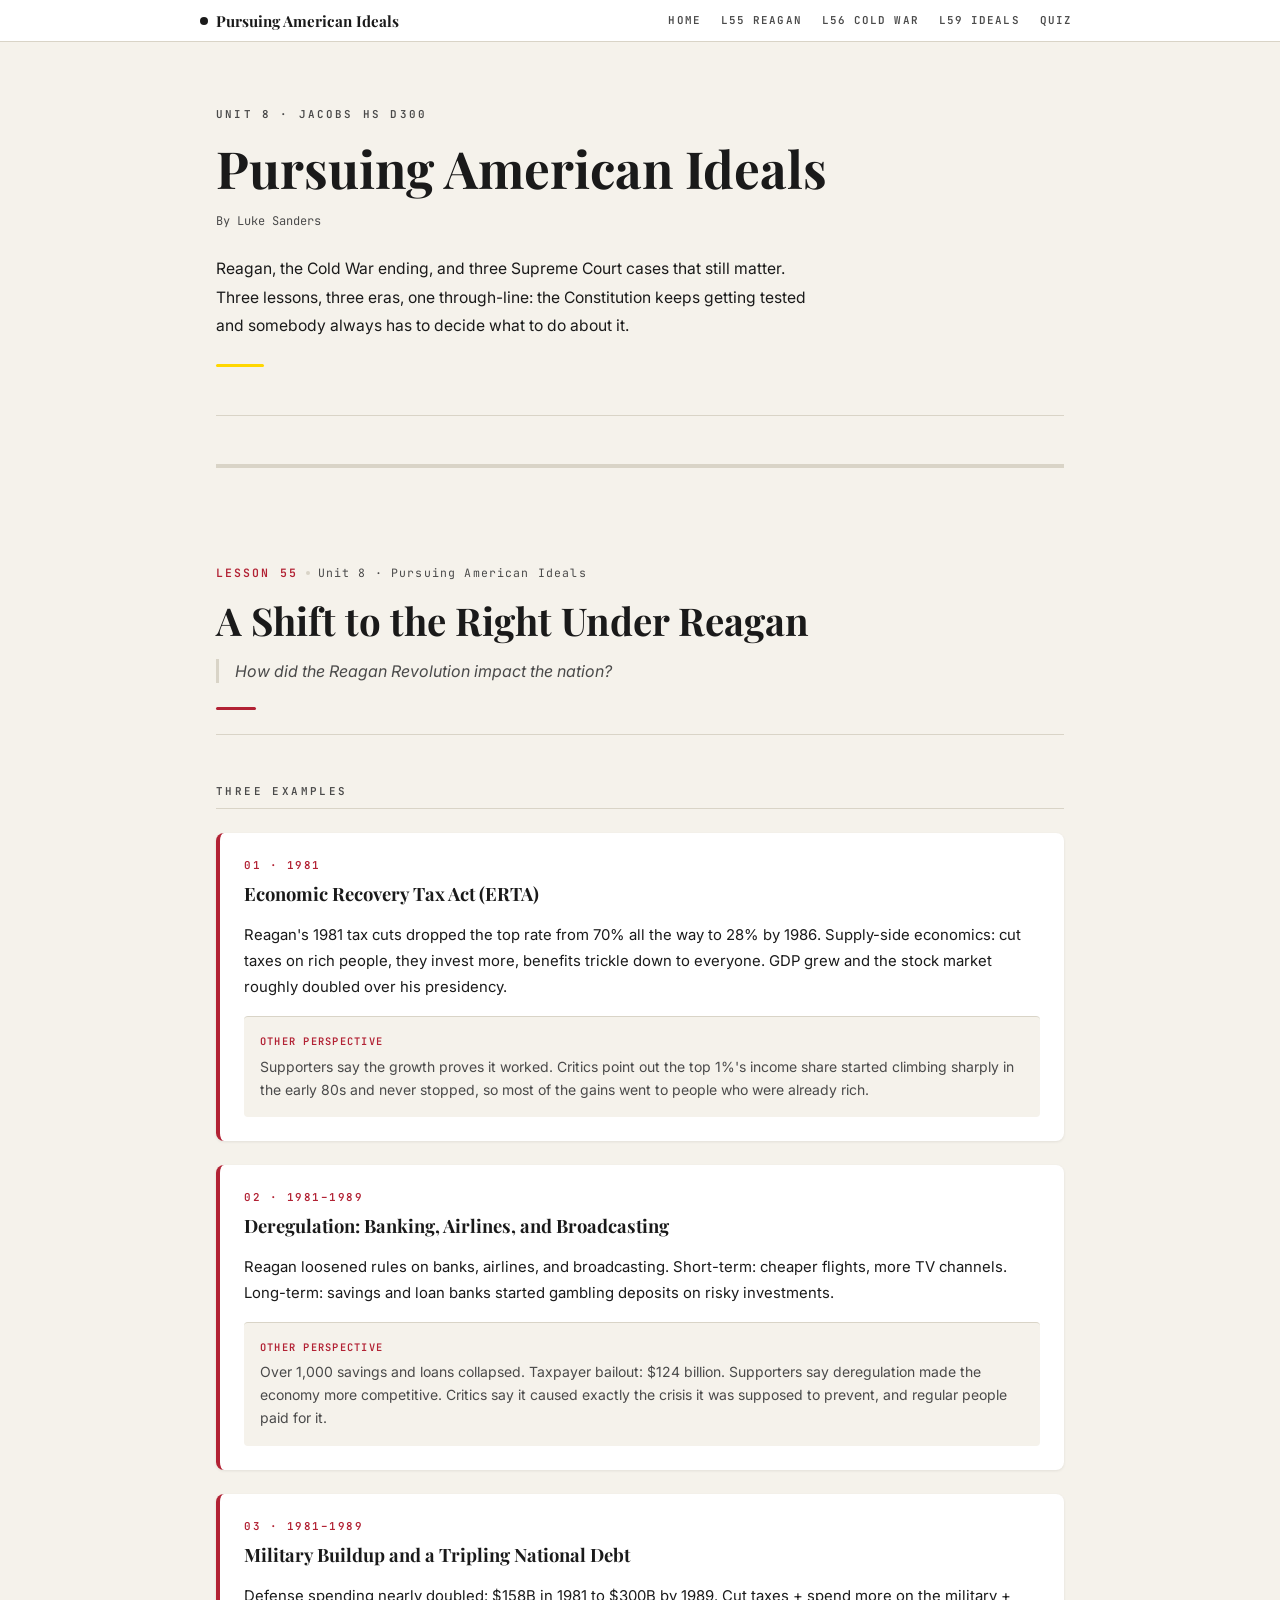
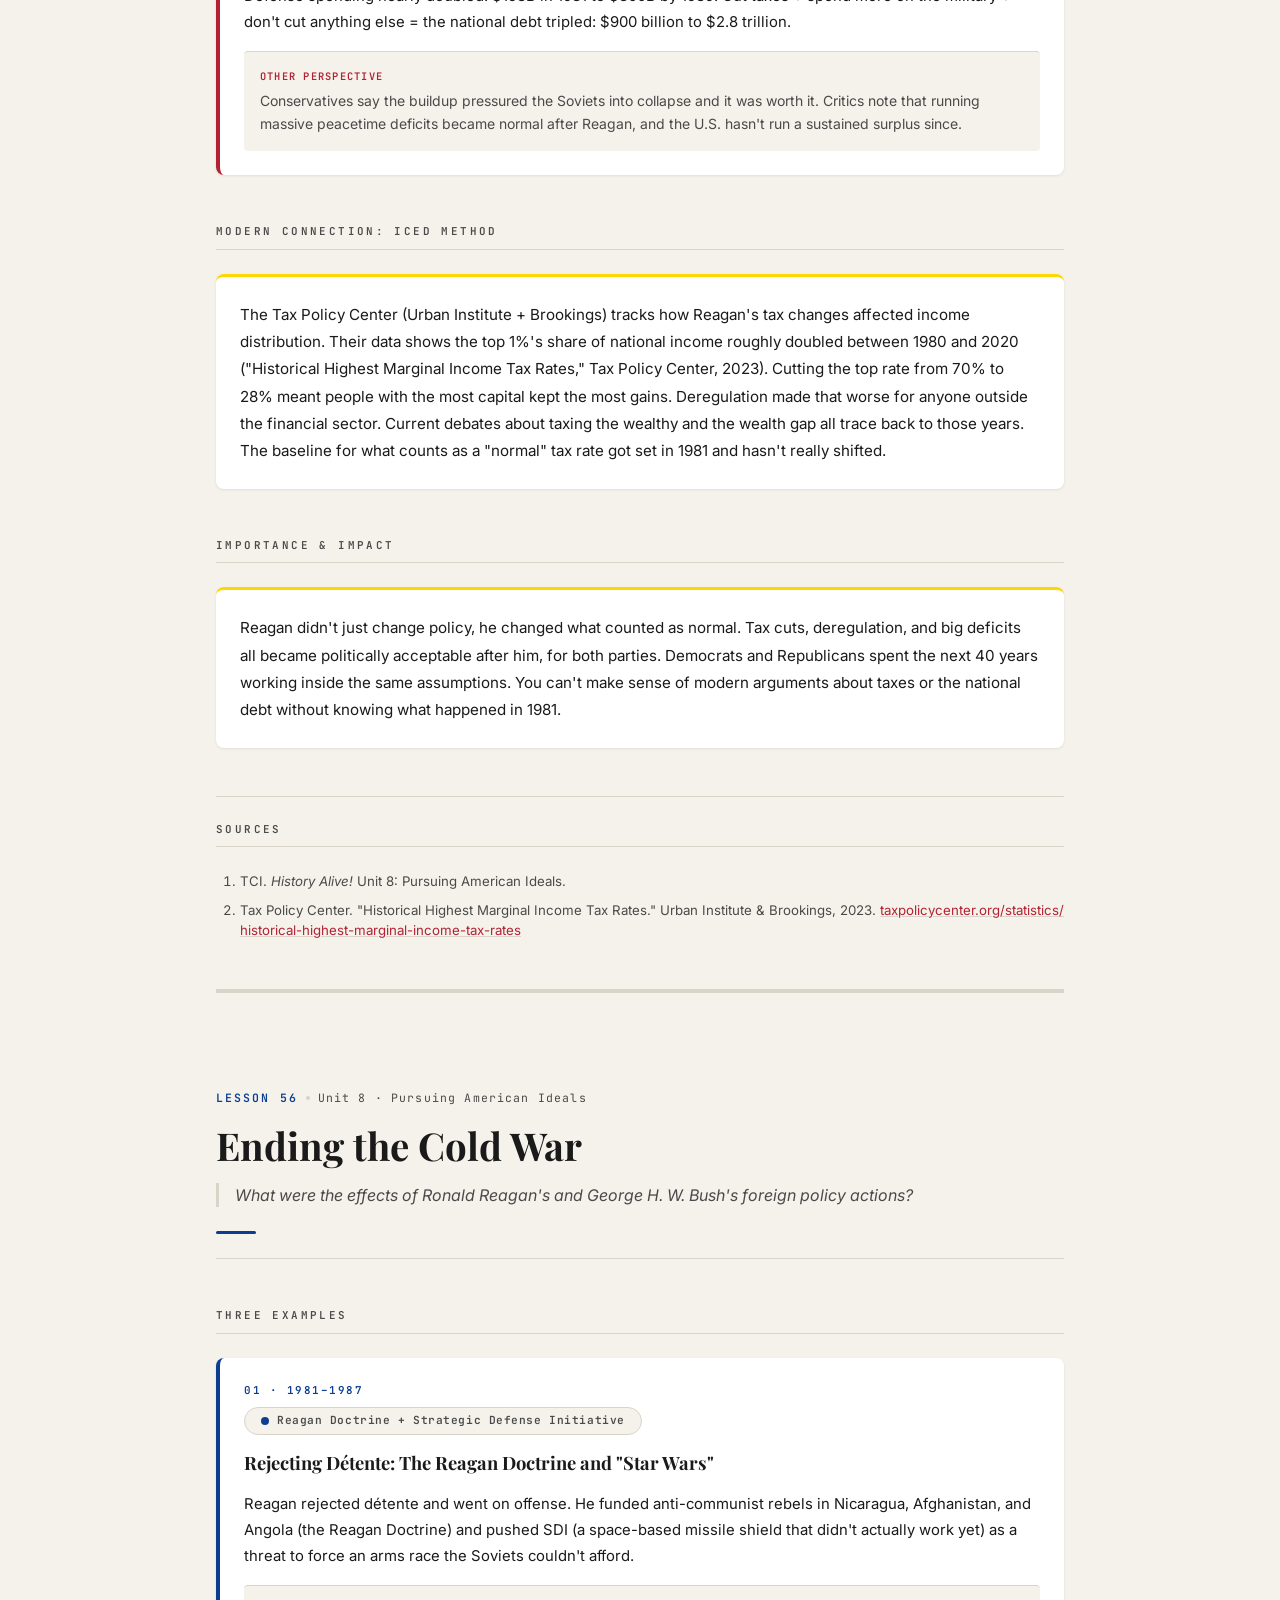
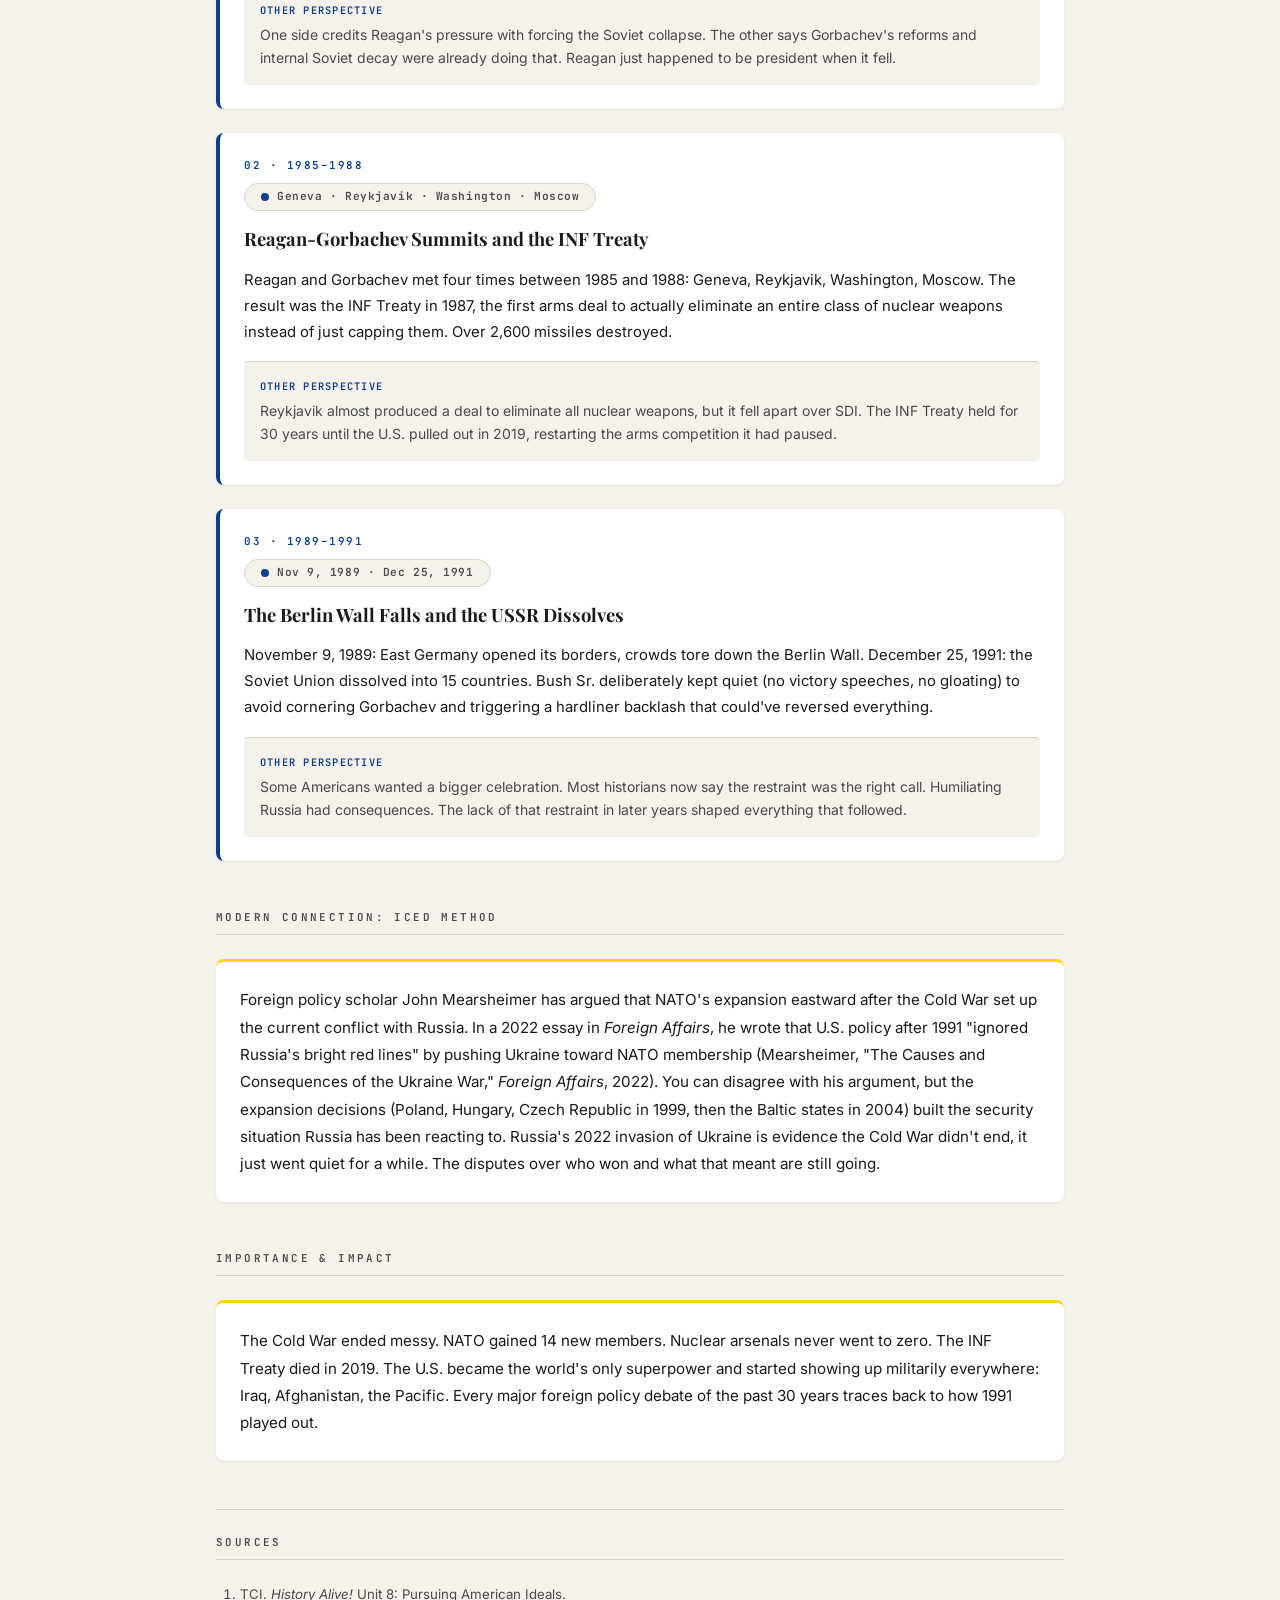
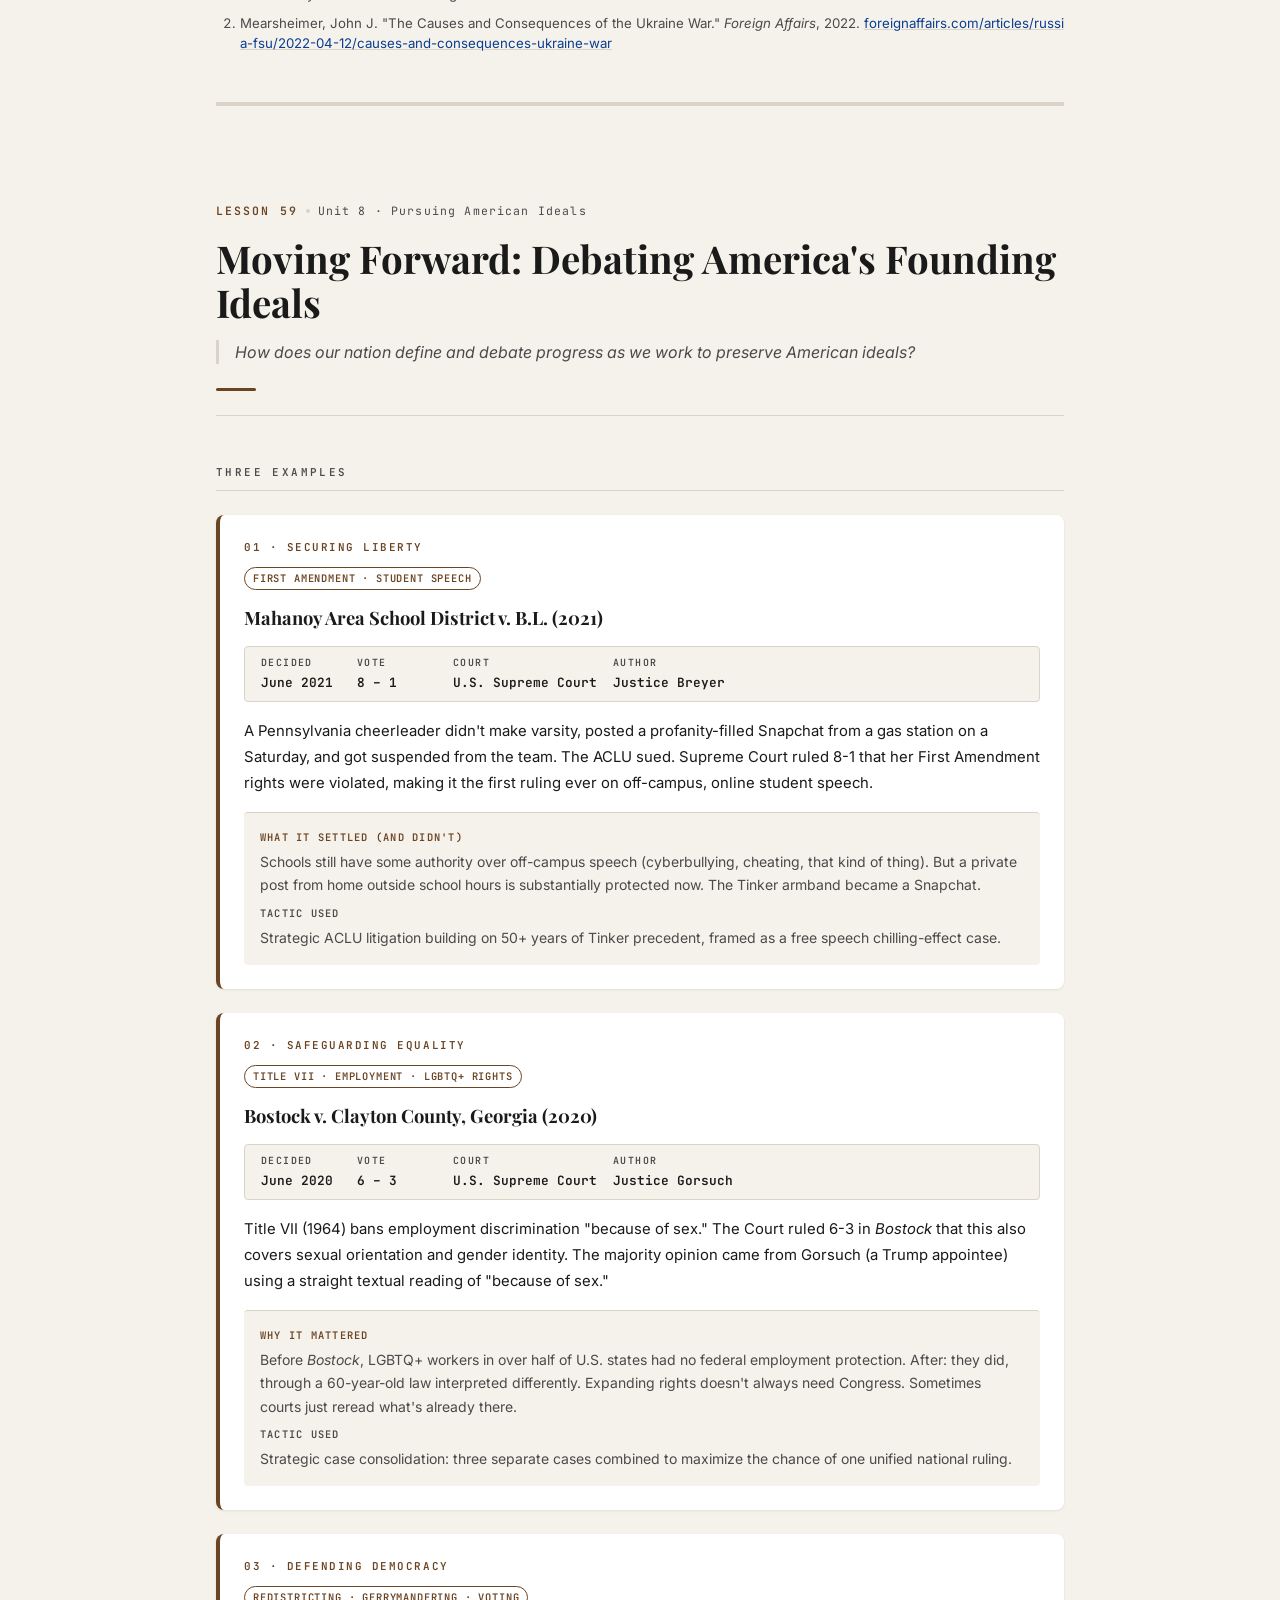
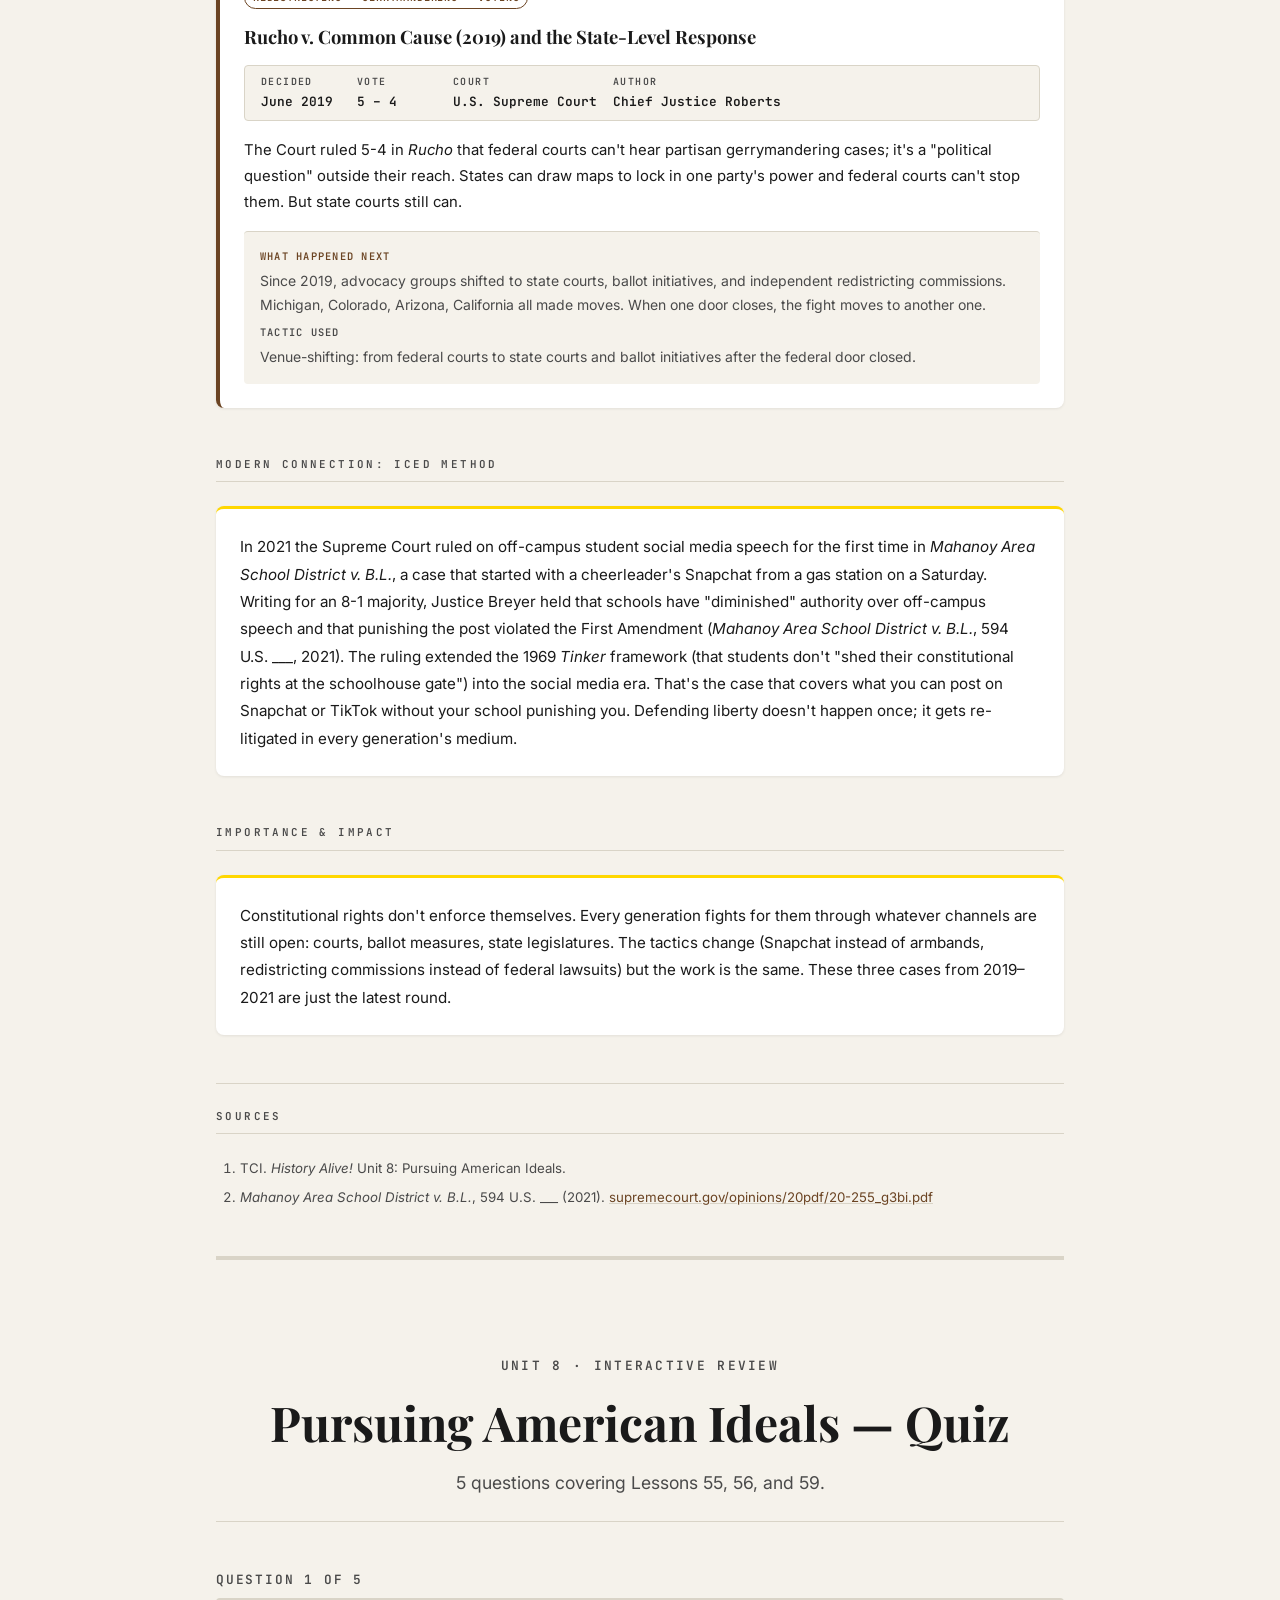
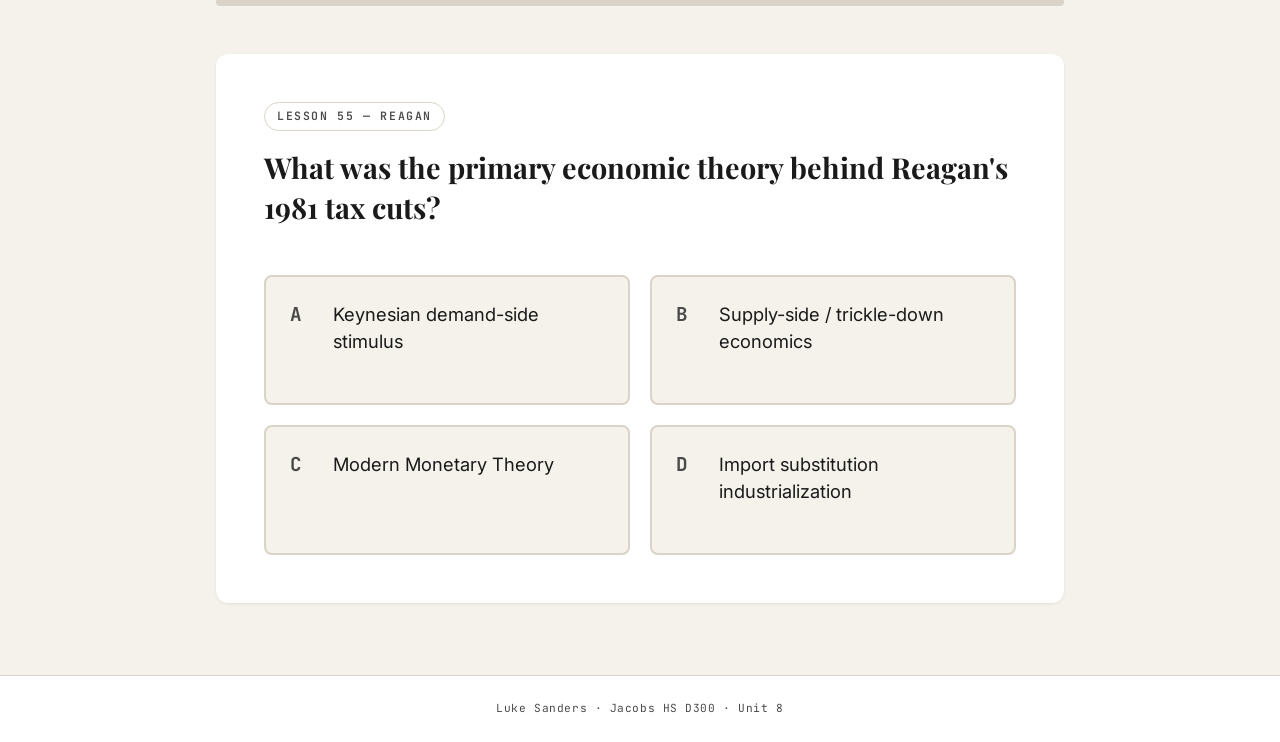
==== full-site/index.html @ f5fbbef6 "Add combined single-page reference file" ====
<!DOCTYPE html>
<html lang="en">
<head>
  <meta charset="UTF-8">
  <meta name="viewport" content="width=device-width, initial-scale=1.0">
  <title>Pursuing American Ideals — Unit 8 (Full Site) | Luke Sanders</title>
  <meta name="description" content="All-in-one backup: Reagan, the Cold War, American Ideals Supreme Court cases, and the Unit 8 quiz — Lessons 55, 56, 59.">
  <style>
/* =========================================================================
   Pursuing American Ideals — Unit 8
   Shared stylesheet (inlined — all-in-one offline backup)
   ========================================================================= */

@import url('https://fonts.googleapis.com/css2?family=Playfair+Display:ital,wght@0,700;1,400&family=Inter:wght@400;500;600&family=JetBrains+Mono:wght@400;600&display=swap');

*, *::before, *::after { box-sizing: border-box; margin: 0; padding: 0; }

:root {
  /* Palette */
  --bg:         #F5F2EB;
  --surface:    #FFFFFF;
  --ink:        #1A1A1A;
  --ink-muted:  #4A4A4A;
  --hairline:   #D9D4C7;
  --highlight:  #FFD700;

  /* Lesson accents */
  --accent-55:  #B22234;
  --accent-56:  #0B3D91;
  --accent-59:  #6B4423;
  --accent:     #1A1A1A; /* default; pages override via [data-lesson] */

  /* Fonts */
  --font-serif: 'Playfair Display', Georgia, 'Times New Roman', serif;
  --font-sans:  'Inter', -apple-system, 'Segoe UI', sans-serif;
  --font-mono:  'JetBrains Mono', 'Courier New', monospace;

  /* Spacing */
  --sp-xs: 4px; --sp-sm: 8px; --sp-md: 16px; --sp-lg: 24px; --sp-xl: 48px;

  /* Radius + shadow */
  --r-sm: 4px; --r-md: 8px; --r-lg: 12px;
  --shadow-card: 0 1px 3px rgba(0,0,0,0.08);
  --shadow-lift: 0 4px 12px rgba(0,0,0,0.10);

  /* Layout */
  --max-w: 720px;
  --max-w-wide: 880px;
}

[data-lesson="55"] { --accent: var(--accent-55); }
[data-lesson="56"] { --accent: var(--accent-56); }
[data-lesson="59"] { --accent: var(--accent-59); }

html { scroll-behavior: smooth; }

body {
  font-family: var(--font-sans);
  background: var(--bg);
  color: var(--ink);
  line-height: 1.6;
  -webkit-font-smoothing: antialiased;
  min-height: 100vh;
  display: flex;
  flex-direction: column;
}

/* =========================================================================
   SITE NAV (sticky top bar — same on every page)
   ========================================================================= */
.site-nav {
  position: sticky;
  top: 0;
  z-index: 100;
  background: rgba(255,255,255,0.96);
  backdrop-filter: blur(8px);
  -webkit-backdrop-filter: blur(8px);
  border-bottom: 1px solid var(--hairline);
  padding: var(--sp-sm) var(--sp-md);
}

.site-nav-inner {
  max-width: var(--max-w-wide);
  margin: 0 auto;
  display: flex;
  gap: var(--sp-md);
  flex-wrap: wrap;
  align-items: center;
}

.nav-brand {
  font-family: var(--font-serif);
  font-size: 0.95rem;
  font-weight: 700;
  color: var(--ink);
  text-decoration: none;
  margin-right: auto;
  display: flex;
  align-items: center;
  gap: var(--sp-sm);
}

.nav-brand-dot {
  width: 8px;
  height: 8px;
  border-radius: 50%;
  background: var(--accent);
  flex-shrink: 0;
}

.nav-links {
  display: flex;
  gap: var(--sp-xs);
  flex-wrap: wrap;
}

.nav-link {
  font-family: var(--font-mono);
  font-size: 0.68rem;
  font-weight: 600;
  letter-spacing: 0.1em;
  text-transform: uppercase;
  color: var(--ink-muted);
  text-decoration: none;
  padding: var(--sp-xs) var(--sp-sm);
  border-radius: var(--r-sm);
  transition: color 0.2s, background 0.2s;
}

.nav-link:hover { color: var(--ink); background: var(--bg); }

.nav-link.active {
  color: var(--accent);
  background: var(--bg);
}

/* =========================================================================
   PAGE LAYOUT
   ========================================================================= */
main {
  flex: 1;
  max-width: var(--max-w);
  margin: 0 auto;
  padding: var(--sp-md) var(--sp-md) var(--sp-xl);
  width: 100%;
}

main.wide {
  max-width: var(--max-w-wide);
}

main.quiz-layout {
  max-width: 1100px;
}

/* =========================================================================
   HOME PAGE — site hero
   ========================================================================= */
.site-hero {
  padding: var(--sp-xl) 0;
  border-bottom: 1px solid var(--hairline);
  margin-bottom: var(--sp-xl);
}

.site-label {
  font-family: var(--font-mono);
  font-size: 0.68rem;
  font-weight: 600;
  letter-spacing: 0.2em;
  text-transform: uppercase;
  color: var(--ink-muted);
  display: block;
  margin-bottom: var(--sp-md);
}

.site-title {
  font-family: var(--font-serif);
  font-size: clamp(2rem, 5vw, 3.2rem);
  font-weight: 700;
  line-height: 1.1;
  color: var(--ink);
  margin-bottom: var(--sp-md);
}

.site-title-prefix {
  display: block;
  font-style: italic;
  font-weight: 400;
  font-size: 0.58em;
  color: var(--ink-muted);
  margin-bottom: var(--sp-sm);
}

.site-byline {
  font-family: var(--font-mono);
  font-size: 0.75rem;
  color: var(--ink-muted);
  margin-bottom: var(--sp-lg);
}

.site-intro {
  font-size: 0.98rem;
  line-height: 1.8;
  color: var(--ink);
  max-width: 600px;
  margin-bottom: var(--sp-lg);
}

.highlight-bar {
  width: 48px;
  height: 3px;
  background: var(--highlight);
  border-radius: 2px;
}

/* Quick facts row */
.quick-facts {
  display: flex;
  flex-wrap: wrap;
  gap: var(--sp-md);
  margin-bottom: var(--sp-xl);
  list-style: none;
  padding: 0;
}

.fact-chip {
  background: var(--surface);
  border: 1px solid var(--hairline);
  border-radius: var(--r-md);
  padding: var(--sp-md) var(--sp-lg);
  flex: 1;
  min-width: 140px;
}

.fact-chip dt {
  font-family: var(--font-mono);
  font-size: 0.62rem;
  font-weight: 600;
  letter-spacing: 0.14em;
  text-transform: uppercase;
  color: var(--ink-muted);
  margin-bottom: var(--sp-xs);
}

.fact-chip dd {
  font-family: var(--font-serif);
  font-size: 1.1rem;
  font-weight: 700;
  color: var(--ink);
}

/* Lesson nav cards (home) */
.lesson-cards {
  display: flex;
  flex-direction: column;
  gap: var(--sp-md);
}

.lesson-card {
  background: var(--surface);
  border-radius: var(--r-md);
  box-shadow: var(--shadow-card);
  text-decoration: none;
  display: flex;
  overflow: hidden;
  transition: box-shadow 0.25s ease, transform 0.25s ease;
}

.lesson-card:hover {
  box-shadow: var(--shadow-lift);
  transform: translateY(-1px);
}

.lesson-card-accent {
  width: 6px;
  flex-shrink: 0;
}

.lesson-card-body {
  padding: var(--sp-lg);
  flex: 1;
}

.lesson-card-num {
  font-family: var(--font-mono);
  font-size: 0.68rem;
  font-weight: 600;
  letter-spacing: 0.14em;
  text-transform: uppercase;
  margin-bottom: var(--sp-sm);
}

.lesson-card-title {
  font-family: var(--font-serif);
  font-size: 1.15rem;
  font-weight: 700;
  color: var(--ink);
  margin-bottom: var(--sp-sm);
  line-height: 1.3;
}

.lesson-card-q {
  font-size: 0.85rem;
  color: var(--ink-muted);
  font-style: italic;
  line-height: 1.5;
  margin-bottom: var(--sp-md);
}

.lesson-card-cta {
  font-family: var(--font-mono);
  font-size: 0.72rem;
  font-weight: 600;
  letter-spacing: 0.1em;
  text-transform: uppercase;
  display: inline-flex;
  align-items: center;
  gap: var(--sp-sm);
}

.lesson-card-cta::after { content: '→'; }

.card-55 .lesson-card-accent,
.card-55 .lesson-card-cta { color: var(--accent-55); }
.card-55 .lesson-card-accent { background: var(--accent-55); }
.card-55 .lesson-card-num { color: var(--accent-55); }

.card-56 .lesson-card-accent { background: var(--accent-56); }
.card-56 .lesson-card-num,
.card-56 .lesson-card-cta { color: var(--accent-56); }

.card-59 .lesson-card-accent { background: var(--accent-59); }
.card-59 .lesson-card-num,
.card-59 .lesson-card-cta { color: var(--accent-59); }

/* Quiz CTA card on home */
.quiz-cta {
  display: block;
  margin-top: var(--sp-xl);
  padding: var(--sp-lg);
  background: var(--ink);
  color: var(--surface);
  border-radius: var(--r-md);
  text-decoration: none;
  text-align: center;
  transition: opacity 0.2s;
}

.quiz-cta:hover { opacity: 0.92; }

.quiz-cta-label {
  font-family: var(--font-mono);
  font-size: 0.7rem;
  font-weight: 600;
  letter-spacing: 0.2em;
  text-transform: uppercase;
  color: var(--highlight);
  display: block;
  margin-bottom: var(--sp-sm);
}

.quiz-cta-title {
  font-family: var(--font-serif);
  font-size: 1.3rem;
  font-weight: 700;
  margin-bottom: var(--sp-sm);
}

.quiz-cta-sub {
  font-size: 0.88rem;
  color: rgba(255,255,255,0.75);
}

/* =========================================================================
   LESSON PAGE — widget hero
   ========================================================================= */
.widget-hero {
  padding: var(--sp-xl) 0 var(--sp-lg);
  border-bottom: 1px solid var(--hairline);
  margin-bottom: var(--sp-xl);
}

.hero-flag {
  display: flex;
  gap: var(--sp-sm);
  align-items: center;
  margin-bottom: var(--sp-md);
}

.hero-eyebrow {
  font-family: var(--font-mono);
  font-size: 0.72rem;
  font-weight: 600;
  letter-spacing: 0.18em;
  text-transform: uppercase;
  color: var(--accent);
}

.hero-dot {
  width: 4px;
  height: 4px;
  border-radius: 50%;
  background: var(--hairline);
}

.hero-unit {
  font-family: var(--font-mono);
  font-size: 0.72rem;
  letter-spacing: 0.1em;
  color: var(--ink-muted);
}

.hero-title {
  font-family: var(--font-serif);
  font-size: clamp(1.6rem, 4vw, 2.4rem);
  font-weight: 700;
  line-height: 1.15;
  color: var(--ink);
  margin-bottom: var(--sp-md);
}

.hero-question {
  font-family: var(--font-sans);
  font-size: 1rem;
  color: var(--ink-muted);
  font-style: italic;
  margin-bottom: var(--sp-lg);
  padding-left: var(--sp-md);
  border-left: 3px solid var(--hairline);
  line-height: 1.5;
}

.hero-accent-bar {
  width: 40px;
  height: 3px;
  background: var(--accent);
  border-radius: 2px;
}

/* =========================================================================
   SECTIONS
   ========================================================================= */
.widget-section { margin-bottom: var(--sp-xl); }

.section-label {
  font-family: var(--font-mono);
  font-size: 0.68rem;
  font-weight: 600;
  letter-spacing: 0.22em;
  text-transform: uppercase;
  color: var(--ink-muted);
  margin-bottom: var(--sp-lg);
  padding-bottom: var(--sp-sm);
  border-bottom: 1px solid var(--hairline);
  display: block;
}

/* =========================================================================
   EXAMPLE CARDS
   ========================================================================= */
.card {
  background: var(--surface);
  border-left: 4px solid var(--accent);
  border-radius: var(--r-md);
  box-shadow: var(--shadow-card);
  padding: var(--sp-lg);
  margin-bottom: var(--sp-lg);
}

.card-eyebrow {
  font-family: var(--font-mono);
  font-size: 0.68rem;
  font-weight: 600;
  letter-spacing: 0.14em;
  color: var(--accent);
  text-transform: uppercase;
  margin-bottom: var(--sp-sm);
}

.card-title {
  font-family: var(--font-serif);
  font-size: 1.15rem;
  font-weight: 700;
  color: var(--ink);
  margin-bottom: var(--sp-md);
  line-height: 1.3;
}

.card-body {
  font-size: 0.93rem;
  color: var(--ink);
  margin-bottom: var(--sp-md);
  line-height: 1.75;
}

.card-pov {
  font-size: 0.875rem;
  color: var(--ink-muted);
  line-height: 1.65;
  padding: var(--sp-md);
  background: var(--bg);
  border-radius: var(--r-sm);
  border-top: 1px solid var(--hairline);
  margin-top: var(--sp-md);
}

.pov-label, .tactic-label {
  font-family: var(--font-mono);
  font-size: 0.65rem;
  font-weight: 600;
  letter-spacing: 0.12em;
  text-transform: uppercase;
  color: var(--accent);
  display: block;
  margin-bottom: var(--sp-xs);
}

.tactic-label { color: var(--ink-muted); margin-top: var(--sp-sm); }

/* L56 timeline badge */
.timeline-badge {
  display: inline-flex;
  align-items: center;
  gap: var(--sp-sm);
  background: var(--bg);
  border: 1px solid var(--hairline);
  border-radius: 20px;
  padding: var(--sp-xs) var(--sp-md);
  margin-bottom: var(--sp-md);
}

.timeline-badge-dot {
  width: 8px;
  height: 8px;
  border-radius: 50%;
  background: var(--accent);
  flex-shrink: 0;
}

.timeline-badge-text {
  font-family: var(--font-mono);
  font-size: 0.7rem;
  font-weight: 600;
  color: var(--ink-muted);
  letter-spacing: 0.05em;
}

/* L59 case snapshot */
.case-snapshot {
  display: flex;
  flex-wrap: wrap;
  gap: var(--sp-md);
  margin-bottom: var(--sp-md);
  padding: var(--sp-sm) var(--sp-md);
  background: var(--bg);
  border-radius: var(--r-sm);
  border: 1px solid var(--hairline);
}

.case-snapshot .snap-item {
  display: flex;
  flex-direction: column;
  min-width: 80px;
}

.case-snapshot dt {
  font-family: var(--font-mono);
  font-size: 0.62rem;
  font-weight: 600;
  letter-spacing: 0.14em;
  text-transform: uppercase;
  color: var(--ink-muted);
  margin-bottom: 2px;
}

.case-snapshot dd {
  font-family: var(--font-mono);
  font-size: 0.8rem;
  font-weight: 600;
  color: var(--ink);
}

.ideal-tag {
  display: inline-flex;
  align-items: center;
  padding: 2px var(--sp-sm);
  border: 1px solid var(--accent);
  border-radius: 12px;
  font-family: var(--font-mono);
  font-size: 0.65rem;
  font-weight: 600;
  letter-spacing: 0.08em;
  text-transform: uppercase;
  color: var(--accent);
  margin-bottom: var(--sp-md);
}

/* =========================================================================
   ICED BLOCK
   ========================================================================= */
.iced-block {
  background: var(--surface);
  border-radius: var(--r-md);
  box-shadow: var(--shadow-card);
  overflow: hidden;
}

.iced-part {
  display: flex;
  gap: var(--sp-md);
  padding: var(--sp-md) var(--sp-lg);
  border-bottom: 1px solid var(--hairline);
  align-items: flex-start;
}

.iced-part:last-child { border-bottom: none; }

.iced-label {
  font-family: var(--font-mono);
  font-size: 0.75rem;
  font-weight: 600;
  color: var(--surface);
  background: var(--accent);
  min-width: 26px;
  height: 26px;
  display: flex;
  align-items: center;
  justify-content: center;
  border-radius: var(--r-sm);
  flex-shrink: 0;
  margin-top: 1px;
}

.iced-text {
  font-size: 0.93rem;
  line-height: 1.75;
  color: var(--ink);
}

/* =========================================================================
   IMPACT BLOCK
   ========================================================================= */
.impact-block {
  background: var(--surface);
  border-radius: var(--r-md);
  box-shadow: var(--shadow-card);
  padding: var(--sp-lg);
  border-top: 3px solid var(--highlight);
}

.impact-block p {
  font-size: 0.95rem;
  line-height: 1.8;
  color: var(--ink);
}

/* =========================================================================
   SOURCES
   ========================================================================= */
.sources-block {
  padding-top: var(--sp-lg);
  border-top: 1px solid var(--hairline);
  margin-top: var(--sp-xl);
}

.sources-list {
  padding-left: var(--sp-lg);
  list-style: decimal;
}

.sources-list li {
  font-size: 0.83rem;
  color: var(--ink-muted);
  margin-bottom: var(--sp-sm);
  line-height: 1.55;
}

.sources-list a {
  color: var(--accent);
  text-decoration: underline;
  text-decoration-color: var(--hairline);
  word-break: break-all;
}

.sources-list a:hover { text-decoration-color: var(--accent); }

/* =========================================================================
   LESSON PAGE FOOTER (prev/next nav)
   ========================================================================= */
.page-pager {
  display: flex;
  justify-content: space-between;
  gap: var(--sp-md);
  margin-top: var(--sp-xl);
  padding-top: var(--sp-lg);
  border-top: 1px solid var(--hairline);
  flex-wrap: wrap;
}

.pager-link {
  flex: 1;
  min-width: 140px;
  text-decoration: none;
  color: var(--ink);
  padding: var(--sp-md);
  border-radius: var(--r-md);
  background: var(--surface);
  box-shadow: var(--shadow-card);
  transition: box-shadow 0.2s;
}

.pager-link:hover { box-shadow: var(--shadow-lift); }

.pager-link.next { text-align: right; }

.pager-label {
  font-family: var(--font-mono);
  font-size: 0.65rem;
  font-weight: 600;
  letter-spacing: 0.14em;
  text-transform: uppercase;
  color: var(--ink-muted);
  display: block;
  margin-bottom: var(--sp-xs);
}

.pager-title {
  font-family: var(--font-serif);
  font-size: 0.95rem;
  font-weight: 700;
  color: var(--ink);
}

/* =========================================================================
   SITE FOOTER
   ========================================================================= */
.site-footer {
  border-top: 1px solid var(--hairline);
  padding: var(--sp-lg) var(--sp-md);
  text-align: center;
  background: var(--surface);
}

.site-footer-inner {
  max-width: var(--max-w-wide);
  margin: 0 auto;
  font-family: var(--font-mono);
  font-size: 0.7rem;
  color: var(--ink-muted);
  letter-spacing: 0.05em;
}

/* =========================================================================
   QUIZ — TV / TOUCHSCREEN LAYOUT
   ========================================================================= */
.quiz-header {
  padding: var(--sp-xl) 0 var(--sp-lg);
  border-bottom: 1px solid var(--hairline);
  margin-bottom: var(--sp-xl);
  text-align: center;
}

.quiz-eyebrow {
  font-family: var(--font-mono);
  font-size: 0.8rem;
  font-weight: 600;
  letter-spacing: 0.18em;
  text-transform: uppercase;
  color: var(--ink-muted);
  display: block;
  margin-bottom: var(--sp-sm);
}

.quiz-title {
  font-family: var(--font-serif);
  font-size: clamp(2rem, 4vw, 3rem);
  font-weight: 700;
  color: var(--ink);
  margin-bottom: var(--sp-sm);
}

.quiz-subtitle {
  font-size: 1.1rem;
  color: var(--ink-muted);
}

/* Progress */
.progress-label {
  font-family: var(--font-mono);
  font-size: 0.8rem;
  font-weight: 600;
  letter-spacing: 0.14em;
  color: var(--ink-muted);
  text-transform: uppercase;
  margin-bottom: var(--sp-sm);
}

.progress-wrap {
  background: var(--hairline);
  border-radius: 6px;
  height: 8px;
  margin-bottom: var(--sp-xl);
  overflow: hidden;
}

.progress-fill {
  height: 100%;
  background: var(--ink);
  border-radius: 6px;
  transition: width 0.4s ease;
}

/* Question card */
.question-card {
  background: var(--surface);
  border-radius: var(--r-lg);
  box-shadow: var(--shadow-card);
  padding: clamp(1.5rem, 4vw, 3rem);
  margin-bottom: var(--sp-lg);
}

.question-lesson-tag {
  font-family: var(--font-mono);
  font-size: 0.72rem;
  font-weight: 600;
  letter-spacing: 0.14em;
  text-transform: uppercase;
  display: inline-block;
  padding: 4px 12px;
  border-radius: 20px;
  margin-bottom: var(--sp-md);
  border: 1px solid var(--hairline);
  color: var(--ink-muted);
}

.question-text {
  font-family: var(--font-serif);
  font-size: clamp(1.2rem, 2.8vw, 1.8rem);
  font-weight: 700;
  line-height: 1.4;
  color: var(--ink);
  margin-bottom: var(--sp-xl);
}

/* 2x2 option grid */
.options {
  display: grid;
  grid-template-columns: 1fr 1fr;
  gap: clamp(0.75rem, 2vw, 1.25rem);
}

.option-btn {
  width: 100%;
  text-align: left;
  background: var(--bg);
  border: 2px solid var(--hairline);
  border-radius: var(--r-md);
  padding: clamp(1rem, 2.5vw, 1.5rem) clamp(1rem, 2vw, 1.5rem);
  font-family: var(--font-sans);
  font-size: clamp(0.95rem, 1.8vw, 1.15rem);
  color: var(--ink);
  cursor: pointer;
  transition: border-color 0.2s, background 0.2s, transform 0.1s;
  display: flex;
  align-items: flex-start;
  gap: clamp(0.75rem, 1.5vw, 1rem);
  line-height: 1.45;
  min-height: clamp(80px, 12vw, 130px);
}

.option-btn:hover:not(:disabled) {
  border-color: var(--ink);
  background: var(--surface);
  transform: translateY(-2px);
}

.option-btn:active:not(:disabled) { transform: translateY(0); }
.option-btn:focus-visible { outline: 3px solid var(--ink); outline-offset: 3px; }
.option-btn:disabled { cursor: default; transform: none; }

.option-letter {
  font-family: var(--font-mono);
  font-size: clamp(1rem, 1.6vw, 1.2rem);
  font-weight: 700;
  color: var(--ink-muted);
  flex-shrink: 0;
  min-width: 1.4em;
}

.option-text {
  flex: 1;
}

.option-btn.correct {
  background: #1A6B3C;
  border-color: #1A6B3C;
  color: #fff;
}

.option-btn.correct .option-letter { color: rgba(255,255,255,0.75); }

.option-btn.wrong {
  background: #9B2020;
  border-color: #9B2020;
  color: #fff;
}

.option-btn.wrong .option-letter { color: rgba(255,255,255,0.75); }

/* Explanation */
.explanation {
  display: none;
  margin-top: var(--sp-lg);
  padding: var(--sp-md) var(--sp-lg);
  background: #FAEAEA;
  border-radius: var(--r-md);
  border-left: 4px solid #9B2020;
}

.explanation.show { display: block; }

.explanation-label {
  font-family: var(--font-mono);
  font-size: 0.7rem;
  font-weight: 600;
  letter-spacing: 0.14em;
  text-transform: uppercase;
  color: #9B2020;
  display: block;
  margin-bottom: var(--sp-xs);
}

#explanation-text {
  font-size: clamp(0.9rem, 1.6vw, 1.05rem);
  line-height: 1.6;
  color: var(--ink);
}

/* Next button */
.next-btn {
  display: none;
  width: 100%;
  padding: clamp(1rem, 2.5vw, 1.4rem) var(--sp-lg);
  background: var(--ink);
  color: #fff;
  border: none;
  border-radius: var(--r-md);
  font-family: var(--font-mono);
  font-size: clamp(0.85rem, 1.6vw, 1rem);
  font-weight: 600;
  letter-spacing: 0.1em;
  text-transform: uppercase;
  cursor: pointer;
  transition: opacity 0.2s;
}

.next-btn:hover { opacity: 0.85; }
.next-btn.show { display: block; }
.next-btn:focus-visible { outline: 3px solid var(--ink); outline-offset: 3px; }

/* Score screen */
.score-screen {
  display: none;
  background: var(--surface);
  border-radius: var(--r-lg);
  box-shadow: var(--shadow-card);
  padding: clamp(2rem, 5vw, 4rem) var(--sp-lg);
  text-align: center;
}

.score-screen.show { display: block; }

.score-number {
  font-family: var(--font-serif);
  font-size: clamp(5rem, 12vw, 8rem);
  font-weight: 700;
  color: var(--ink);
  line-height: 1;
  margin-bottom: var(--sp-xs);
}

.score-label {
  font-family: var(--font-mono);
  font-size: clamp(0.85rem, 1.8vw, 1.1rem);
  font-weight: 600;
  letter-spacing: 0.18em;
  text-transform: uppercase;
  color: var(--ink-muted);
  margin-bottom: var(--sp-lg);
  display: block;
}

.score-message {
  font-size: clamp(1rem, 2vw, 1.3rem);
  color: var(--ink);
  line-height: 1.7;
  margin-bottom: var(--sp-xl);
  max-width: 540px;
  margin-left: auto;
  margin-right: auto;
}

.score-breakdown {
  text-align: left;
  border-top: 1px solid var(--hairline);
  padding-top: var(--sp-lg);
  margin-top: var(--sp-lg);
}

.breakdown-label {
  font-family: var(--font-mono);
  font-size: 0.7rem;
  font-weight: 600;
  letter-spacing: 0.2em;
  text-transform: uppercase;
  color: var(--ink-muted);
  display: block;
  margin-bottom: var(--sp-md);
}

.breakdown-row {
  display: flex;
  justify-content: space-between;
  align-items: center;
  padding: var(--sp-md) 0;
  border-bottom: 1px solid var(--hairline);
  font-size: clamp(0.9rem, 1.6vw, 1.05rem);
  gap: var(--sp-md);
}

.breakdown-row:last-child { border-bottom: none; }

.breakdown-q {
  flex: 1;
  color: var(--ink-muted);
  line-height: 1.4;
}

.breakdown-result {
  font-family: var(--font-mono);
  font-size: clamp(0.8rem, 1.4vw, 0.95rem);
  font-weight: 600;
  flex-shrink: 0;
}

.breakdown-result.pass { color: #1A6B3C; }
.breakdown-result.fail { color: #9B2020; }

.retry-btn {
  margin-top: var(--sp-xl);
  padding: clamp(0.9rem, 2vw, 1.2rem) clamp(2rem, 4vw, 3rem);
  background: var(--ink);
  color: #fff;
  border: none;
  border-radius: var(--r-md);
  font-family: var(--font-mono);
  font-size: clamp(0.85rem, 1.6vw, 1rem);
  font-weight: 600;
  letter-spacing: 0.1em;
  text-transform: uppercase;
  cursor: pointer;
  transition: opacity 0.2s;
}

.retry-btn:hover { opacity: 0.85; }

/* Collapse to single column on narrow screens */
@media (max-width: 600px) {
  .options { grid-template-columns: 1fr; }
  .option-btn { min-height: 70px; }
}

/* =========================================================================
   FADE-IN
   ========================================================================= */
.fade-in {
  opacity: 0;
  transform: translateY(18px);
  transition: opacity 0.4s ease, transform 0.4s ease;
}

.fade-in.visible {
  opacity: 1;
  transform: translateY(0);
}

@media (prefers-reduced-motion: reduce) {
  .fade-in { opacity: 1; transform: none; transition: none; }
}

/* =========================================================================
   LESSON IMAGE
   ========================================================================= */
.lesson-img-wrap {
  margin-bottom: var(--sp-xl);
  border-radius: var(--r-md);
  overflow: hidden;
  box-shadow: var(--shadow-card);
}

.lesson-img {
  width: 100%;
  aspect-ratio: 16/9;
  object-fit: cover;
  display: block;
}

.lesson-img-caption {
  font-family: var(--font-mono);
  font-size: 0.65rem;
  color: var(--ink-muted);
  padding: var(--sp-sm) var(--sp-md);
  background: var(--surface);
  letter-spacing: 0.05em;
  border-top: 1px solid var(--hairline);
}

/* =========================================================================
   ALL-IN-ONE LAYOUT EXTRAS
   ========================================================================= */
.lesson-section {
  border-top: 4px solid var(--hairline);
  padding-top: var(--sp-xl);
  margin-top: var(--sp-xl);
}

.lesson-section-header {
  padding: var(--sp-xl) 0 var(--sp-lg);
  border-bottom: 1px solid var(--hairline);
  margin-bottom: var(--sp-xl);
}
  </style>
</head>
<body>

  <!-- =====================================================================
       STICKY NAV — anchor links for all-in-one layout
       ===================================================================== -->
  <nav class="site-nav" aria-label="Site navigation">
    <div class="site-nav-inner">
      <a href="#home" class="nav-brand">
        <span class="nav-brand-dot" aria-hidden="true"></span>
        Pursuing American Ideals
      </a>
      <div class="nav-links">
        <a href="#home" class="nav-link">Home</a>
        <a href="#l55" class="nav-link">L55 Reagan</a>
        <a href="#l56" class="nav-link">L56 Cold War</a>
        <a href="#l59" class="nav-link">L59 Ideals</a>
        <a href="#quiz" class="nav-link">Quiz</a>
      </div>
    </div>
  </nav>

  <main class="wide">

    <!-- =================================================================
         HOME HERO
         ================================================================= -->
    <section id="home">
      <header class="site-hero">
        <span class="site-label">Unit 8 · Jacobs HS D300</span>
        <h1 class="site-title">Pursuing American Ideals</h1>
        <p class="site-byline">By Luke Sanders</p>
        <p class="site-intro">Reagan, the Cold War ending, and three Supreme Court cases that still matter. Three lessons, three eras, one through-line: the Constitution keeps getting tested and somebody always has to decide what to do about it.</p>
        <div class="highlight-bar" aria-hidden="true"></div>
      </header>
    </section>

    <!-- =================================================================
         LESSON 55 — Reagan
         ================================================================= -->
    <div data-lesson="55">
      <section id="l55" class="lesson-section">

        <header class="lesson-section-header widget-hero">
          <div class="hero-flag">
            <span class="hero-eyebrow">Lesson 55</span>
            <span class="hero-dot" aria-hidden="true"></span>
            <span class="hero-unit">Unit 8 · Pursuing American Ideals</span>
          </div>
          <h2 class="hero-title">A Shift to the Right Under Reagan</h2>
          <p class="hero-question">How did the Reagan Revolution impact the nation?</p>
          <div class="hero-accent-bar" aria-hidden="true"></div>
        </header>

        <figure class="lesson-img-wrap fade-in">
          <img class="lesson-img"
               src="https://commons.wikimedia.org/wiki/Special:Redirect/file/President_Ronald_Reagan_meets_with_the_Press_after_signing_the_1981_Tax_Reconciliation_Bill_Rancho_Del_Cielo.jpg"
               alt="President Reagan meets with the press after signing the 1981 Tax Reconciliation Bill at Rancho del Cielo, August 13, 1981"
               onerror="this.closest('figure').style.display='none'">
          <figcaption class="lesson-img-caption">Reagan signs the 1981 tax bill at Rancho del Cielo · Reagan Presidential Library / Public Domain</figcaption>
        </figure>

        <section class="widget-section" aria-label="Historical Examples — Lesson 55">
          <span class="section-label">Three Examples</span>

          <article class="card fade-in">
            <div class="card-eyebrow">01 · 1981</div>
            <h3 class="card-title">Economic Recovery Tax Act (ERTA)</h3>
            <p class="card-body">Reagan's 1981 tax cuts dropped the top rate from 70% all the way to 28% by 1986. Supply-side economics: cut taxes on rich people, they invest more, benefits trickle down to everyone. GDP grew and the stock market roughly doubled over his presidency.</p>
            <div class="card-pov">
              <span class="pov-label">Other Perspective</span>
              Supporters say the growth proves it worked. Critics point out the top 1%'s income share started climbing sharply in the early 80s and never stopped, so most of the gains went to people who were already rich.
            </div>
          </article>

          <article class="card fade-in">
            <div class="card-eyebrow">02 · 1981–1989</div>
            <h3 class="card-title">Deregulation: Banking, Airlines, and Broadcasting</h3>
            <p class="card-body">Reagan loosened rules on banks, airlines, and broadcasting. Short-term: cheaper flights, more TV channels. Long-term: savings and loan banks started gambling deposits on risky investments.</p>
            <div class="card-pov">
              <span class="pov-label">Other Perspective</span>
              Over 1,000 savings and loans collapsed. Taxpayer bailout: $124 billion. Supporters say deregulation made the economy more competitive. Critics say it caused exactly the crisis it was supposed to prevent, and regular people paid for it.
            </div>
          </article>

          <article class="card fade-in">
            <div class="card-eyebrow">03 · 1981–1989</div>
            <h3 class="card-title">Military Buildup and a Tripling National Debt</h3>
            <p class="card-body">Defense spending nearly doubled: $158B in 1981 to $300B by 1989. Cut taxes + spend more on the military + don't cut anything else = the national debt tripled: $900 billion to $2.8 trillion.</p>
            <div class="card-pov">
              <span class="pov-label">Other Perspective</span>
              Conservatives say the buildup pressured the Soviets into collapse and it was worth it. Critics note that running massive peacetime deficits became normal after Reagan, and the U.S. hasn't run a sustained surplus since.
            </div>
          </article>
        </section>

        <section class="widget-section" aria-label="Modern Connection — Lesson 55">
          <span class="section-label">Modern Connection: ICED Method</span>
          <div class="impact-block fade-in">
            <p>The Tax Policy Center (Urban Institute + Brookings) tracks how Reagan's tax changes affected income distribution. Their data shows the top 1%'s share of national income roughly doubled between 1980 and 2020 ("Historical Highest Marginal Income Tax Rates," Tax Policy Center, 2023). Cutting the top rate from 70% to 28% meant people with the most capital kept the most gains. Deregulation made that worse for anyone outside the financial sector. Current debates about taxing the wealthy and the wealth gap all trace back to those years. The baseline for what counts as a "normal" tax rate got set in 1981 and hasn't really shifted.</p>
          </div>
        </section>

        <section class="widget-section" aria-label="Importance and Impact — Lesson 55">
          <span class="section-label">Importance &amp; Impact</span>
          <div class="impact-block fade-in">
            <p>Reagan didn't just change policy, he changed what counted as normal. Tax cuts, deregulation, and big deficits all became politically acceptable after him, for both parties. Democrats and Republicans spent the next 40 years working inside the same assumptions. You can't make sense of modern arguments about taxes or the national debt without knowing what happened in 1981.</p>
          </div>
        </section>

        <footer class="sources-block">
          <span class="section-label">Sources</span>
          <ol class="sources-list">
            <li>TCI. <em>History Alive!</em> Unit 8: Pursuing American Ideals.</li>
            <li>Tax Policy Center. "Historical Highest Marginal Income Tax Rates." Urban Institute &amp; Brookings, 2023. <a href="https://www.taxpolicycenter.org/statistics/historical-highest-marginal-income-tax-rates" target="_blank" rel="noopener noreferrer">taxpolicycenter.org/statistics/historical-highest-marginal-income-tax-rates</a></li>
          </ol>
        </footer>

      </section>
    </div><!-- /data-lesson="55" -->

    <!-- =================================================================
         LESSON 56 — Cold War
         ================================================================= -->
    <div data-lesson="56">
      <section id="l56" class="lesson-section">

        <header class="lesson-section-header widget-hero">
          <div class="hero-flag">
            <span class="hero-eyebrow">Lesson 56</span>
            <span class="hero-dot" aria-hidden="true"></span>
            <span class="hero-unit">Unit 8 · Pursuing American Ideals</span>
          </div>
          <h2 class="hero-title">Ending the Cold War</h2>
          <p class="hero-question">What were the effects of Ronald Reagan's and George H. W. Bush's foreign policy actions?</p>
          <div class="hero-accent-bar" aria-hidden="true"></div>
        </header>

        <figure class="lesson-img-wrap fade-in">
          <img class="lesson-img"
               src="https://commons.wikimedia.org/wiki/Special:Redirect/file/President_Ronald_Reagan_and_Soviet_General_Mikhail_Gorbachev_signing_the_INF_Treaty_in_the_East_Room.jpg"
               alt="President Reagan and Soviet General Secretary Gorbachev sign the INF Treaty in the White House East Room, December 8, 1987"
               onerror="this.closest('figure').style.display='none'">
          <figcaption class="lesson-img-caption">Reagan and Gorbachev sign the INF Treaty, December 8, 1987 · Reagan Presidential Library / Public Domain</figcaption>
        </figure>

        <section class="widget-section" aria-label="Historical Examples — Lesson 56">
          <span class="section-label">Three Examples</span>

          <article class="card fade-in">
            <div class="card-eyebrow">01 · 1981–1987</div>
            <div class="timeline-badge">
              <span class="timeline-badge-dot" aria-hidden="true"></span>
              <span class="timeline-badge-text">Reagan Doctrine + Strategic Defense Initiative</span>
            </div>
            <h3 class="card-title">Rejecting Détente: The Reagan Doctrine and "Star Wars"</h3>
            <p class="card-body">Reagan rejected détente and went on offense. He funded anti-communist rebels in Nicaragua, Afghanistan, and Angola (the Reagan Doctrine) and pushed SDI (a space-based missile shield that didn't actually work yet) as a threat to force an arms race the Soviets couldn't afford.</p>
            <div class="card-pov">
              <span class="pov-label">Other Perspective</span>
              One side credits Reagan's pressure with forcing the Soviet collapse. The other says Gorbachev's reforms and internal Soviet decay were already doing that. Reagan just happened to be president when it fell.
            </div>
          </article>

          <article class="card fade-in">
            <div class="card-eyebrow">02 · 1985–1988</div>
            <div class="timeline-badge">
              <span class="timeline-badge-dot" aria-hidden="true"></span>
              <span class="timeline-badge-text">Geneva · Reykjavik · Washington · Moscow</span>
            </div>
            <h3 class="card-title">Reagan-Gorbachev Summits and the INF Treaty</h3>
            <p class="card-body">Reagan and Gorbachev met four times between 1985 and 1988: Geneva, Reykjavik, Washington, Moscow. The result was the INF Treaty in 1987, the first arms deal to actually eliminate an entire class of nuclear weapons instead of just capping them. Over 2,600 missiles destroyed.</p>
            <div class="card-pov">
              <span class="pov-label">Other Perspective</span>
              Reykjavik almost produced a deal to eliminate all nuclear weapons, but it fell apart over SDI. The INF Treaty held for 30 years until the U.S. pulled out in 2019, restarting the arms competition it had paused.
            </div>
          </article>

          <article class="card fade-in">
            <div class="card-eyebrow">03 · 1989–1991</div>
            <div class="timeline-badge">
              <span class="timeline-badge-dot" aria-hidden="true"></span>
              <span class="timeline-badge-text">Nov 9, 1989 · Dec 25, 1991</span>
            </div>
            <h3 class="card-title">The Berlin Wall Falls and the USSR Dissolves</h3>
            <img src="https://commons.wikimedia.org/wiki/Special:Redirect/file/Thefalloftheberlinwall1989.JPG"
                 alt="Crowds at the Berlin Wall at the Brandenburg Gate, November 1989"
                 onerror="this.style.display='none'"
                 style="width:100%;aspect-ratio:16/9;object-fit:cover;border-radius:6px;margin-bottom:14px;display:block">
            <p class="card-body">November 9, 1989: East Germany opened its borders, crowds tore down the Berlin Wall. December 25, 1991: the Soviet Union dissolved into 15 countries. Bush Sr. deliberately kept quiet (no victory speeches, no gloating) to avoid cornering Gorbachev and triggering a hardliner backlash that could've reversed everything.</p>
            <div class="card-pov">
              <span class="pov-label">Other Perspective</span>
              Some Americans wanted a bigger celebration. Most historians now say the restraint was the right call. Humiliating Russia had consequences. The lack of that restraint in later years shaped everything that followed.
            </div>
          </article>
        </section>

        <section class="widget-section" aria-label="Modern Connection — Lesson 56">
          <span class="section-label">Modern Connection: ICED Method</span>
          <div class="impact-block fade-in">
            <p>Foreign policy scholar John Mearsheimer has argued that NATO's expansion eastward after the Cold War set up the current conflict with Russia. In a 2022 essay in <em>Foreign Affairs</em>, he wrote that U.S. policy after 1991 "ignored Russia's bright red lines" by pushing Ukraine toward NATO membership (Mearsheimer, "The Causes and Consequences of the Ukraine War," <em>Foreign Affairs</em>, 2022). You can disagree with his argument, but the expansion decisions (Poland, Hungary, Czech Republic in 1999, then the Baltic states in 2004) built the security situation Russia has been reacting to. Russia's 2022 invasion of Ukraine is evidence the Cold War didn't end, it just went quiet for a while. The disputes over who won and what that meant are still going.</p>
          </div>
        </section>

        <section class="widget-section" aria-label="Importance and Impact — Lesson 56">
          <span class="section-label">Importance &amp; Impact</span>
          <div class="impact-block fade-in">
            <p>The Cold War ended messy. NATO gained 14 new members. Nuclear arsenals never went to zero. The INF Treaty died in 2019. The U.S. became the world's only superpower and started showing up militarily everywhere: Iraq, Afghanistan, the Pacific. Every major foreign policy debate of the past 30 years traces back to how 1991 played out.</p>
          </div>
        </section>

        <footer class="sources-block">
          <span class="section-label">Sources</span>
          <ol class="sources-list">
            <li>TCI. <em>History Alive!</em> Unit 8: Pursuing American Ideals.</li>
            <li>Mearsheimer, John J. "The Causes and Consequences of the Ukraine War." <em>Foreign Affairs</em>, 2022. <a href="https://www.foreignaffairs.com/articles/russia-fsu/2022-04-12/causes-and-consequences-ukraine-war" target="_blank" rel="noopener noreferrer">foreignaffairs.com/articles/russia-fsu/2022-04-12/causes-and-consequences-ukraine-war</a></li>
          </ol>
        </footer>

      </section>
    </div><!-- /data-lesson="56" -->

    <!-- =================================================================
         LESSON 59 — American Ideals
         ================================================================= -->
    <div data-lesson="59">
      <section id="l59" class="lesson-section">

        <header class="lesson-section-header widget-hero">
          <div class="hero-flag">
            <span class="hero-eyebrow">Lesson 59</span>
            <span class="hero-dot" aria-hidden="true"></span>
            <span class="hero-unit">Unit 8 · Pursuing American Ideals</span>
          </div>
          <h2 class="hero-title">Moving Forward: Debating America's Founding Ideals</h2>
          <p class="hero-question">How does our nation define and debate progress as we work to preserve American ideals?</p>
          <div class="hero-accent-bar" aria-hidden="true"></div>
        </header>

        <figure class="lesson-img-wrap fade-in">
          <img class="lesson-img"
               src="https://commons.wikimedia.org/wiki/Special:Redirect/file/United_States_Supreme_Court_Building.JPG"
               alt="The United States Supreme Court building in Washington D.C."
               onerror="this.closest('figure').style.display='none'">
          <figcaption class="lesson-img-caption">U.S. Supreme Court Building, Washington D.C. · Wikimedia Commons / Public Domain</figcaption>
        </figure>

        <section class="widget-section" aria-label="Historical Examples — Lesson 59">
          <span class="section-label">Three Examples</span>

          <article class="card fade-in">
            <div class="card-eyebrow">01 · Securing Liberty</div>
            <span class="ideal-tag">First Amendment · Student Speech</span>
            <h3 class="card-title">Mahanoy Area School District v. B.L. (2021)</h3>

            <dl class="case-snapshot" aria-label="Case snapshot">
              <div class="snap-item">
                <dt>Decided</dt>
                <dd>June 2021</dd>
              </div>
              <div class="snap-item">
                <dt>Vote</dt>
                <dd>8 – 1</dd>
              </div>
              <div class="snap-item">
                <dt>Court</dt>
                <dd>U.S. Supreme Court</dd>
              </div>
              <div class="snap-item">
                <dt>Author</dt>
                <dd>Justice Breyer</dd>
              </div>
            </dl>

            <p class="card-body">A Pennsylvania cheerleader didn't make varsity, posted a profanity-filled Snapchat from a gas station on a Saturday, and got suspended from the team. The ACLU sued. Supreme Court ruled 8-1 that her First Amendment rights were violated, making it the first ruling ever on off-campus, online student speech.</p>

            <div class="card-pov">
              <span class="pov-label">What It Settled (and Didn't)</span>
              Schools still have some authority over off-campus speech (cyberbullying, cheating, that kind of thing). But a private post from home outside school hours is substantially protected now. The Tinker armband became a Snapchat.
              <span class="tactic-label">Tactic Used</span>
              Strategic ACLU litigation building on 50+ years of Tinker precedent, framed as a free speech chilling-effect case.
            </div>
          </article>

          <article class="card fade-in">
            <div class="card-eyebrow">02 · Safeguarding Equality</div>
            <span class="ideal-tag">Title VII · Employment · LGBTQ+ Rights</span>
            <h3 class="card-title">Bostock v. Clayton County, Georgia (2020)</h3>

            <dl class="case-snapshot" aria-label="Case snapshot">
              <div class="snap-item">
                <dt>Decided</dt>
                <dd>June 2020</dd>
              </div>
              <div class="snap-item">
                <dt>Vote</dt>
                <dd>6 – 3</dd>
              </div>
              <div class="snap-item">
                <dt>Court</dt>
                <dd>U.S. Supreme Court</dd>
              </div>
              <div class="snap-item">
                <dt>Author</dt>
                <dd>Justice Gorsuch</dd>
              </div>
            </dl>

            <p class="card-body">Title VII (1964) bans employment discrimination "because of sex." The Court ruled 6-3 in <em>Bostock</em> that this also covers sexual orientation and gender identity. The majority opinion came from Gorsuch (a Trump appointee) using a straight textual reading of "because of sex."</p>

            <div class="card-pov">
              <span class="pov-label">Why It Mattered</span>
              Before <em>Bostock</em>, LGBTQ+ workers in over half of U.S. states had no federal employment protection. After: they did, through a 60-year-old law interpreted differently. Expanding rights doesn't always need Congress. Sometimes courts just reread what's already there.
              <span class="tactic-label">Tactic Used</span>
              Strategic case consolidation: three separate cases combined to maximize the chance of one unified national ruling.
            </div>
          </article>

          <article class="card fade-in">
            <div class="card-eyebrow">03 · Defending Democracy</div>
            <span class="ideal-tag">Redistricting · Gerrymandering · Voting</span>
            <h3 class="card-title">Rucho v. Common Cause (2019) and the State-Level Response</h3>

            <dl class="case-snapshot" aria-label="Case snapshot">
              <div class="snap-item">
                <dt>Decided</dt>
                <dd>June 2019</dd>
              </div>
              <div class="snap-item">
                <dt>Vote</dt>
                <dd>5 – 4</dd>
              </div>
              <div class="snap-item">
                <dt>Court</dt>
                <dd>U.S. Supreme Court</dd>
              </div>
              <div class="snap-item">
                <dt>Author</dt>
                <dd>Chief Justice Roberts</dd>
              </div>
            </dl>

            <p class="card-body">The Court ruled 5-4 in <em>Rucho</em> that federal courts can't hear partisan gerrymandering cases; it's a "political question" outside their reach. States can draw maps to lock in one party's power and federal courts can't stop them. But state courts still can.</p>

            <div class="card-pov">
              <span class="pov-label">What Happened Next</span>
              Since 2019, advocacy groups shifted to state courts, ballot initiatives, and independent redistricting commissions. Michigan, Colorado, Arizona, California all made moves. When one door closes, the fight moves to another one.
              <span class="tactic-label">Tactic Used</span>
              Venue-shifting: from federal courts to state courts and ballot initiatives after the federal door closed.
            </div>
          </article>
        </section>

        <section class="widget-section" aria-label="Modern Connection — Lesson 59">
          <span class="section-label">Modern Connection: ICED Method</span>
          <div class="impact-block fade-in">
            <p>In 2021 the Supreme Court ruled on off-campus student social media speech for the first time in <em>Mahanoy Area School District v. B.L.</em>, a case that started with a cheerleader's Snapchat from a gas station on a Saturday. Writing for an 8-1 majority, Justice Breyer held that schools have "diminished" authority over off-campus speech and that punishing the post violated the First Amendment (<em>Mahanoy Area School District v. B.L.</em>, 594 U.S. ___, 2021). The ruling extended the 1969 <em>Tinker</em> framework (that students don't "shed their constitutional rights at the schoolhouse gate") into the social media era. That's the case that covers what you can post on Snapchat or TikTok without your school punishing you. Defending liberty doesn't happen once; it gets re-litigated in every generation's medium.</p>
          </div>
        </section>

        <section class="widget-section" aria-label="Importance and Impact — Lesson 59">
          <span class="section-label">Importance &amp; Impact</span>
          <div class="impact-block fade-in">
            <p>Constitutional rights don't enforce themselves. Every generation fights for them through whatever channels are still open: courts, ballot measures, state legislatures. The tactics change (Snapchat instead of armbands, redistricting commissions instead of federal lawsuits) but the work is the same. These three cases from 2019–2021 are just the latest round.</p>
          </div>
        </section>

        <footer class="sources-block">
          <span class="section-label">Sources</span>
          <ol class="sources-list">
            <li>TCI. <em>History Alive!</em> Unit 8: Pursuing American Ideals.</li>
            <li><em>Mahanoy Area School District v. B.L.</em>, 594 U.S. ___ (2021). <a href="https://www.supremecourt.gov/opinions/20pdf/20-255_g3bi.pdf" target="_blank" rel="noopener noreferrer">supremecourt.gov/opinions/20pdf/20-255_g3bi.pdf</a></li>
          </ol>
        </footer>

      </section>
    </div><!-- /data-lesson="59" -->

    <!-- =================================================================
         QUIZ — full working interactive quiz
         ================================================================= -->
    <section id="quiz" class="lesson-section" style="max-width:1100px;margin-left:auto;margin-right:auto;">

      <header class="quiz-header">
        <span class="quiz-eyebrow">Unit 8 · Interactive Review</span>
        <h2 class="quiz-title">Pursuing American Ideals — Quiz</h2>
        <p class="quiz-subtitle">5 questions covering Lessons 55, 56, and 59.</p>
      </header>

      <div id="quiz-container">
        <p class="progress-label" id="progress-label">Question 1 of 5</p>
        <div class="progress-wrap">
          <div class="progress-fill" id="progress-fill" style="width:0%"></div>
        </div>

        <div class="question-card" id="question-card">
          <span class="question-lesson-tag" id="q-tag"></span>
          <p class="question-text" id="q-text"></p>
          <div class="options" id="options-list"></div>
          <div class="explanation" id="explanation">
            <span class="explanation-label">Why this answer</span>
            <p id="explanation-text"></p>
          </div>
        </div>

        <button class="next-btn" id="next-btn" aria-label="Next question">Next Question →</button>
      </div>

      <div class="score-screen" id="score-screen" role="status" aria-live="polite">
        <p class="score-number" id="score-number"></p>
        <span class="score-label">out of 5 correct</span>
        <p class="score-message" id="score-message"></p>
        <div class="score-breakdown">
          <span class="breakdown-label">Question breakdown</span>
          <div id="breakdown-list"></div>
        </div>
        <button class="retry-btn" id="retry-btn">Try Again</button>
      </div>

    </section>

  </main>

  <!-- =====================================================================
       FOOTER
       ===================================================================== -->
  <footer class="site-footer">
    <div class="site-footer-inner">
      Luke Sanders · Jacobs HS D300 · Unit 8
    </div>
  </footer>

  <!-- =====================================================================
       QUIZ JAVASCRIPT — exact QUESTIONS array with hint field from quiz.html
       ===================================================================== -->
  <script>
    const QUESTIONS = [
      {
        lesson: 'Lesson 55 — Reagan',
        q: "What was the primary economic theory behind Reagan's 1981 tax cuts?",
        options: [
          'Keynesian demand-side stimulus',
          'Supply-side / trickle-down economics',
          'Modern Monetary Theory',
          'Import substitution industrialization'
        ],
        correct: 1,
        hint: "Supply-side: cut taxes on the wealthy, expect investment to trickle down. Keynesian is the opposite — boost demand from the bottom."
      },
      {
        lesson: 'Lesson 56 — Cold War',
        q: 'What did the Intermediate-Range Nuclear Forces (INF) Treaty of 1987 accomplish?',
        options: [
          'It capped the total number of nuclear warheads each side could hold',
          'It committed both sides to reducing their defense budgets by 20%',
          'It eliminated an entire class of nuclear missiles — the first time any arms control deal did that',
          'It established the principle of "mutually assured destruction" as official policy'
        ],
        correct: 2,
        hint: "The INF actually eliminated missiles, not just capped them. Over 2,600 missiles were destroyed — first arms deal to ever do that."
      },
      {
        lesson: 'Lesson 56 — Cold War',
        q: 'What happened on November 9, 1989?',
        options: [
          'The Soviet Union formally dissolved into 15 independent states',
          'Reagan and Gorbachev signed the INF Treaty in Washington',
          'East Germany opened its borders and crowds began tearing down the Berlin Wall',
          'George H. W. Bush gave his "New World Order" speech to Congress'
        ],
        correct: 2,
        hint: "November 9 is the Wall. The USSR formally dissolved later, on December 25, 1991. The INF was signed in 1987, not 1989."
      },
      {
        lesson: 'Lesson 59 — American Ideals',
        q: 'Which 2021 Supreme Court case was the first to directly address off-campus, online student speech?',
        options: [
          'Tinker v. Des Moines Independent Community School District',
          'Bell v. Itawamba County School Board',
          'Mahanoy Area School District v. B.L.',
          'Hazelwood School District v. Kuhlmeier'
        ],
        correct: 2,
        hint: "Mahanoy (2021) was the first case about off-campus social media. Tinker is from 1969 and Hazelwood covers school newspapers, not personal posts."
      },
      {
        lesson: 'Lesson 59 — American Ideals',
        q: "What did the Supreme Court's ruling in Rucho v. Common Cause (2019) mean for partisan gerrymandering?",
        options: [
          'Federal courts must now review all congressional district maps before they take effect',
          'Partisan gerrymandering is unconstitutional and states must use independent commissions',
          "Federal courts cannot hear partisan gerrymandering cases — it's a \"political question\" — but state courts still can",
          'The Equal Protection Clause prohibits any consideration of party affiliation in redistricting'
        ],
        correct: 2,
        hint: "Roberts called it a political question. Federal courts stay out, but state courts can still act — that's where the fights moved after 2019."
      }
    ];

    const STATE = { current: 0, answers: [], answered: false };
    const LETTERS = ['A', 'B', 'C', 'D'];
    const MESSAGES = [
      { min: 5, msg: 'Perfect score! You clearly have the material down — Lessons 55, 56, and 59 are in solid shape.' },
      { min: 4, msg: "Strong work. One slip, but the core concepts are there. Review the question you missed and you're ready." },
      { min: 3, msg: 'Solid foundation. Review the questions you got wrong against the lesson exhibits and try again.' },
      { min: 0, msg: 'Keep going. Go back through the three lesson exhibits and look for the ICED paragraphs — those are where the key facts live.' }
    ];

    function getMsg(score) { return MESSAGES.find(m => score >= m.min).msg; }

    function render() {
      const q = QUESTIONS[STATE.current];
      STATE.answered = false;

      document.getElementById('progress-label').textContent =
        `Question ${STATE.current + 1} of ${QUESTIONS.length}`;
      document.getElementById('progress-fill').style.width =
        (STATE.current / QUESTIONS.length * 100) + '%';
      document.getElementById('q-tag').textContent = q.lesson;
      document.getElementById('q-text').textContent = q.q;

      const optList = document.getElementById('options-list');
      optList.innerHTML = '';
      q.options.forEach((opt, i) => {
        const btn = document.createElement('button');
        btn.className = 'option-btn';
        btn.innerHTML = `<span class="option-letter">${LETTERS[i]}</span><span class="option-text">${opt}</span>`;
        btn.addEventListener('click', () => handleAnswer(i));
        optList.appendChild(btn);
      });

      const expl = document.getElementById('explanation');
      expl.classList.remove('show');
      document.getElementById('next-btn').classList.remove('show');
      document.getElementById('next-btn').textContent =
        STATE.current < QUESTIONS.length - 1 ? 'Next Question →' : 'See Results →';
    }

    function handleAnswer(selected) {
      if (STATE.answered) return;
      STATE.answered = true;
      const q = QUESTIONS[STATE.current];
      STATE.answers.push({ selected, correct: q.correct });

      document.querySelectorAll('.option-btn').forEach((btn, i) => {
        btn.disabled = true;
        if (i === q.correct) btn.classList.add('correct');
        else if (i === selected) btn.classList.add('wrong');
      });

      const isCorrect = selected === q.correct;
      if (!isCorrect) {
        document.getElementById('explanation-text').textContent = q.hint;
        document.getElementById('explanation').classList.add('show');
      }
      document.getElementById('next-btn').classList.add('show');
    }

    function showScore() {
      document.getElementById('quiz-container').style.display = 'none';
      const score = STATE.answers.filter(a => a.selected === a.correct).length;
      document.getElementById('score-number').textContent = score;
      document.getElementById('score-message').textContent = getMsg(score);

      const list = document.getElementById('breakdown-list');
      list.innerHTML = '';
      STATE.answers.forEach((a, i) => {
        const row = document.createElement('div');
        row.className = 'breakdown-row';
        const passed = a.selected === a.correct;
        row.innerHTML = `
          <span class="breakdown-q">Q${i + 1}: ${QUESTIONS[i].q.slice(0, 60)}…</span>
          <span class="breakdown-result ${passed ? 'pass' : 'fail'}">${passed ? '✓ Correct' : '✗ Missed'}</span>
        `;
        list.appendChild(row);
      });

      document.getElementById('score-screen').classList.add('show');
    }

    document.getElementById('next-btn').addEventListener('click', () => {
      STATE.current++;
      if (STATE.current >= QUESTIONS.length) showScore();
      else render();
    });

    document.getElementById('retry-btn').addEventListener('click', () => {
      STATE.current = 0;
      STATE.answers = [];
      STATE.answered = false;
      document.getElementById('score-screen').classList.remove('show');
      document.getElementById('quiz-container').style.display = 'block';
      render();
    });

    render();
  </script>

  <!-- =====================================================================
       FADE-IN INTERSECTION OBSERVER
       ===================================================================== -->
  <script>
    const io = new IntersectionObserver(entries => {
      entries.forEach(e => {
        if (e.isIntersecting) {
          e.target.classList.add('visible');
          io.unobserve(e.target);
        }
      });
    }, { threshold: 0.1 });
    document.querySelectorAll('.fade-in').forEach(el => io.observe(el));
    setTimeout(() => {
      document.querySelectorAll('.fade-in:not(.visible)').forEach(el => el.classList.add('visible'));
    }, 300);
  </script>

</body>
</html>
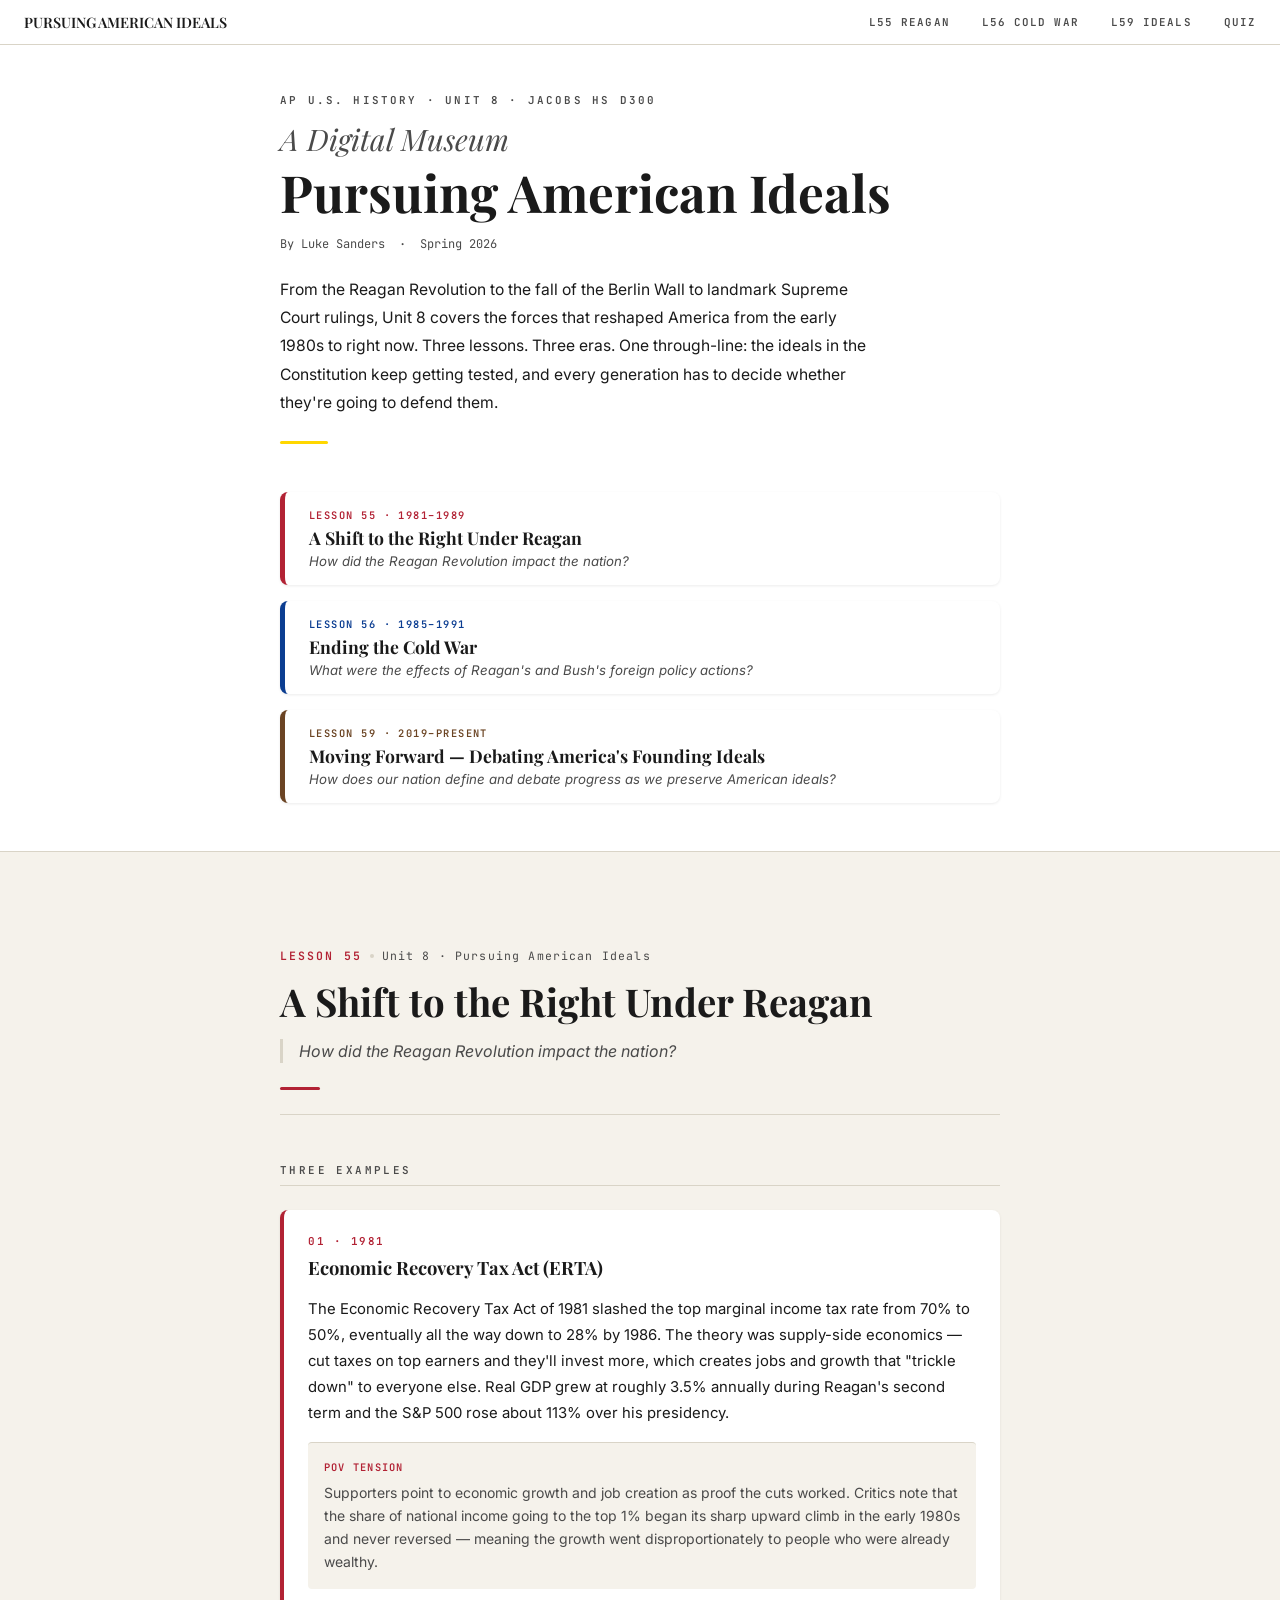
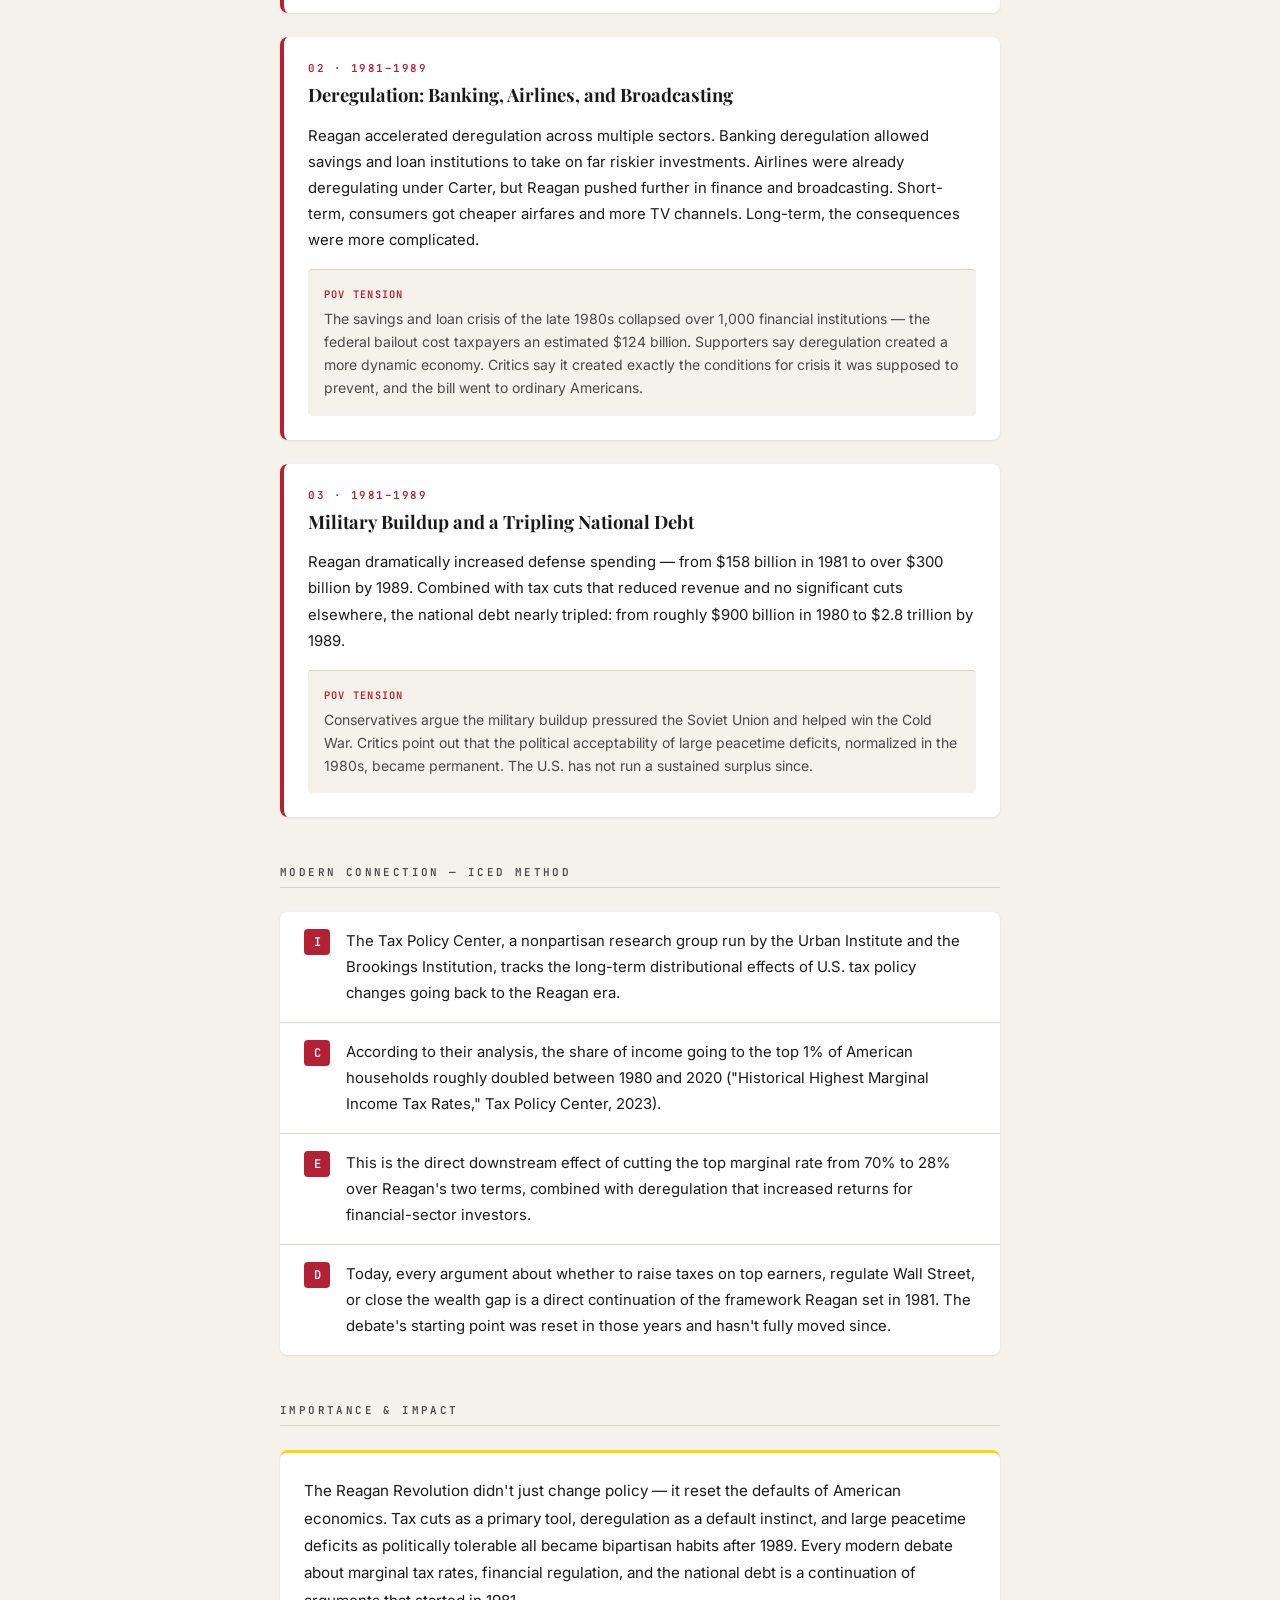
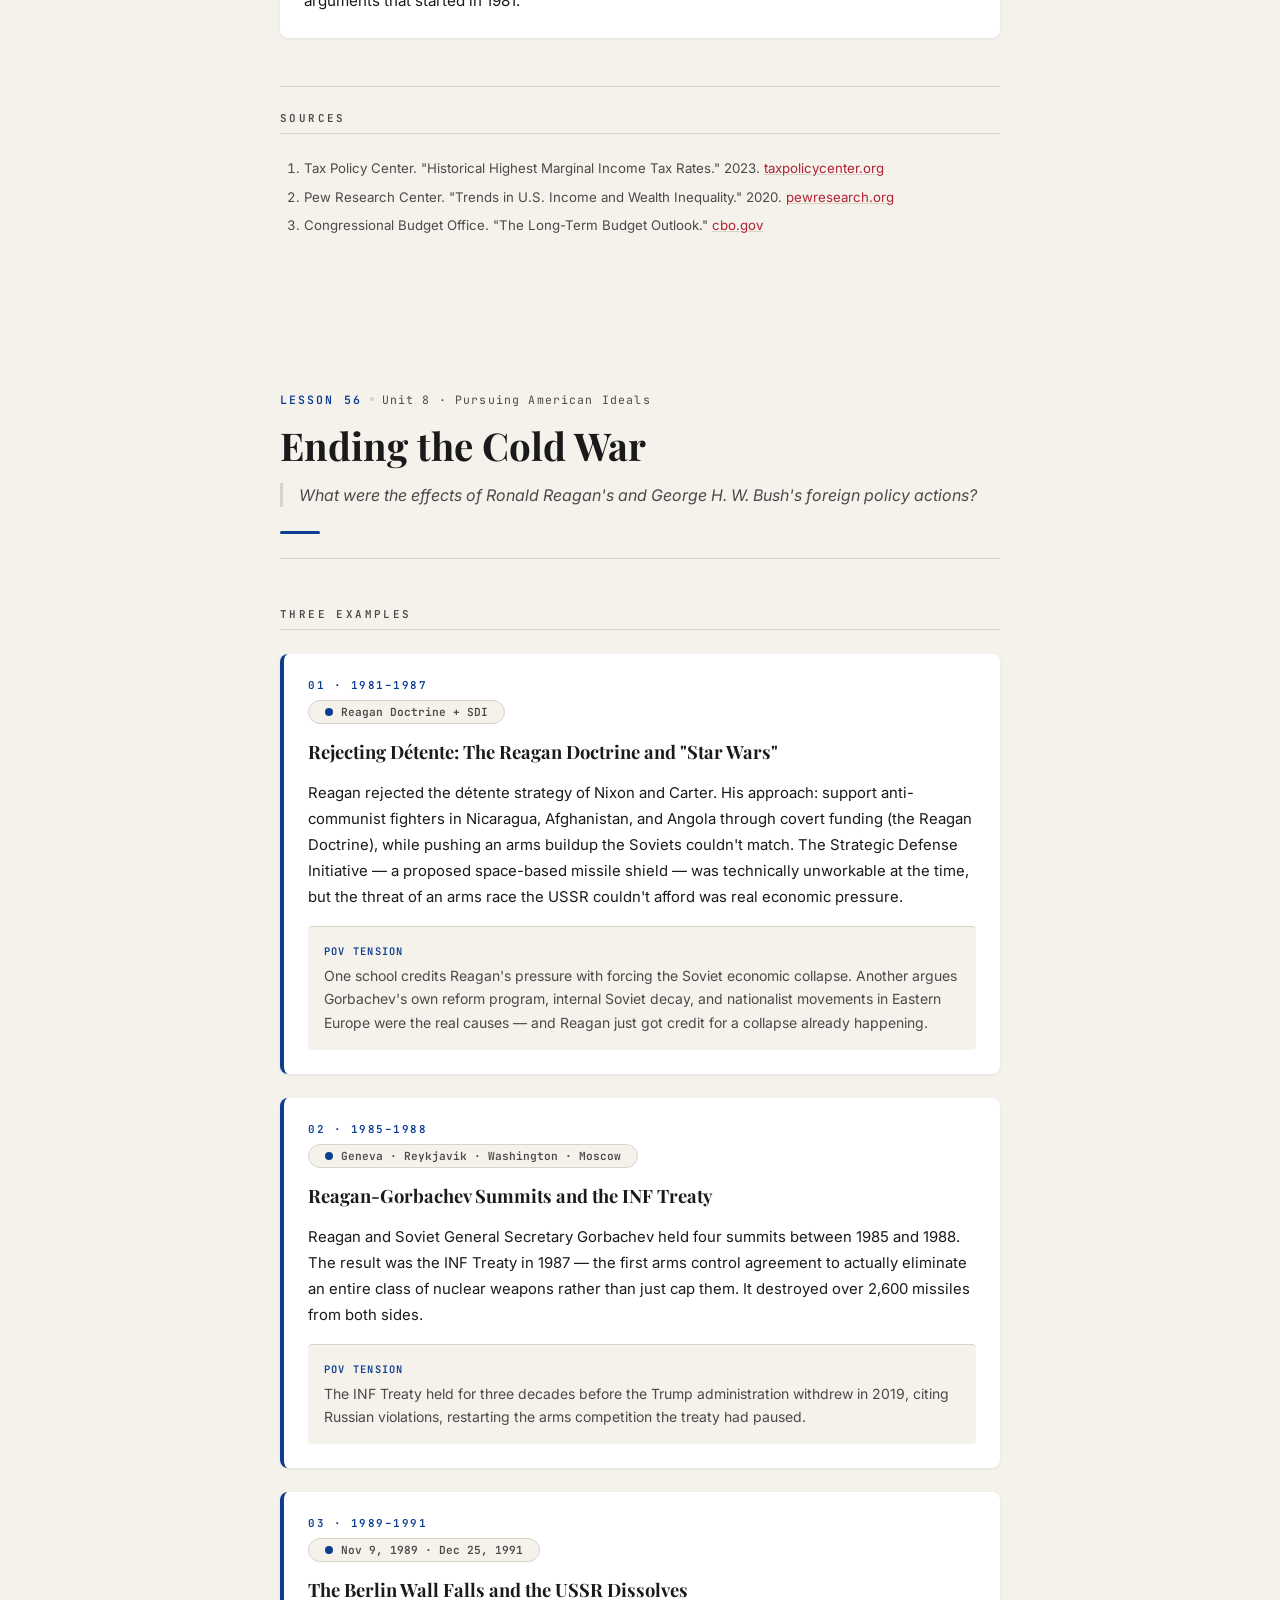
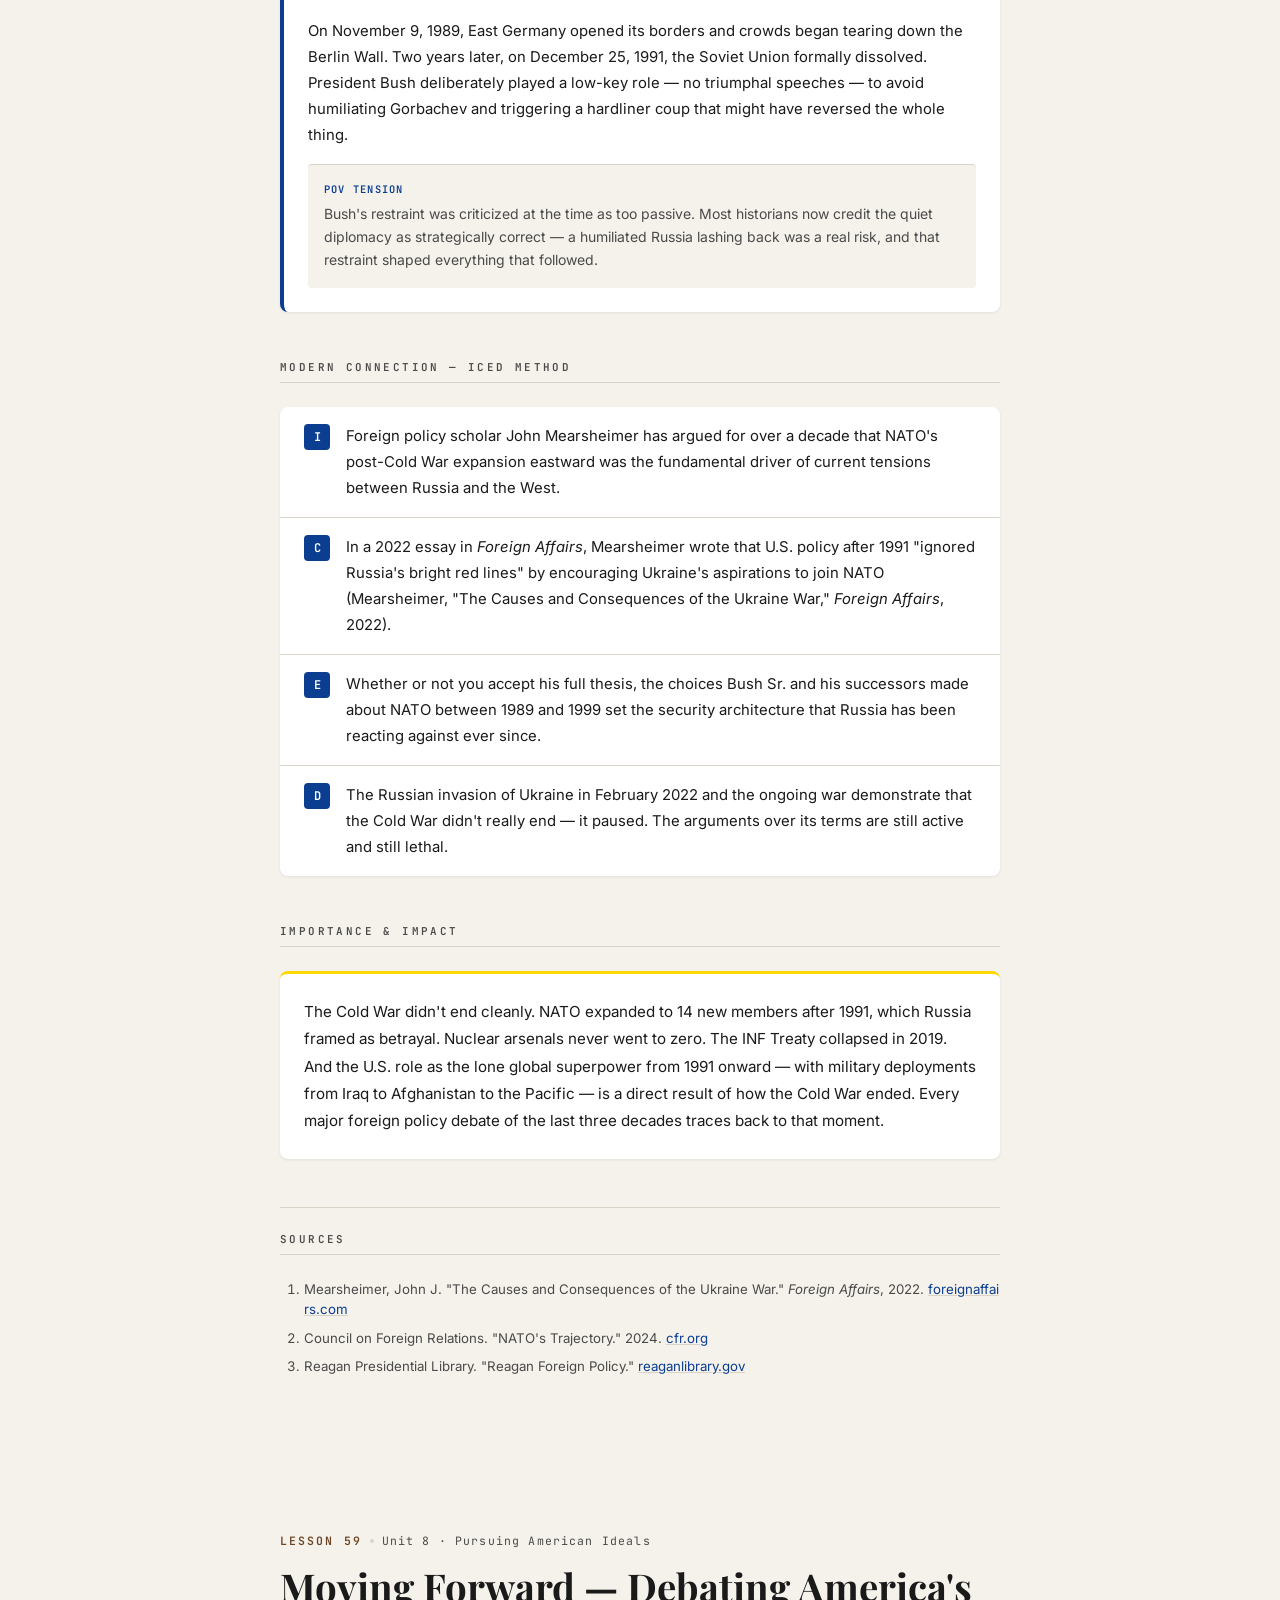
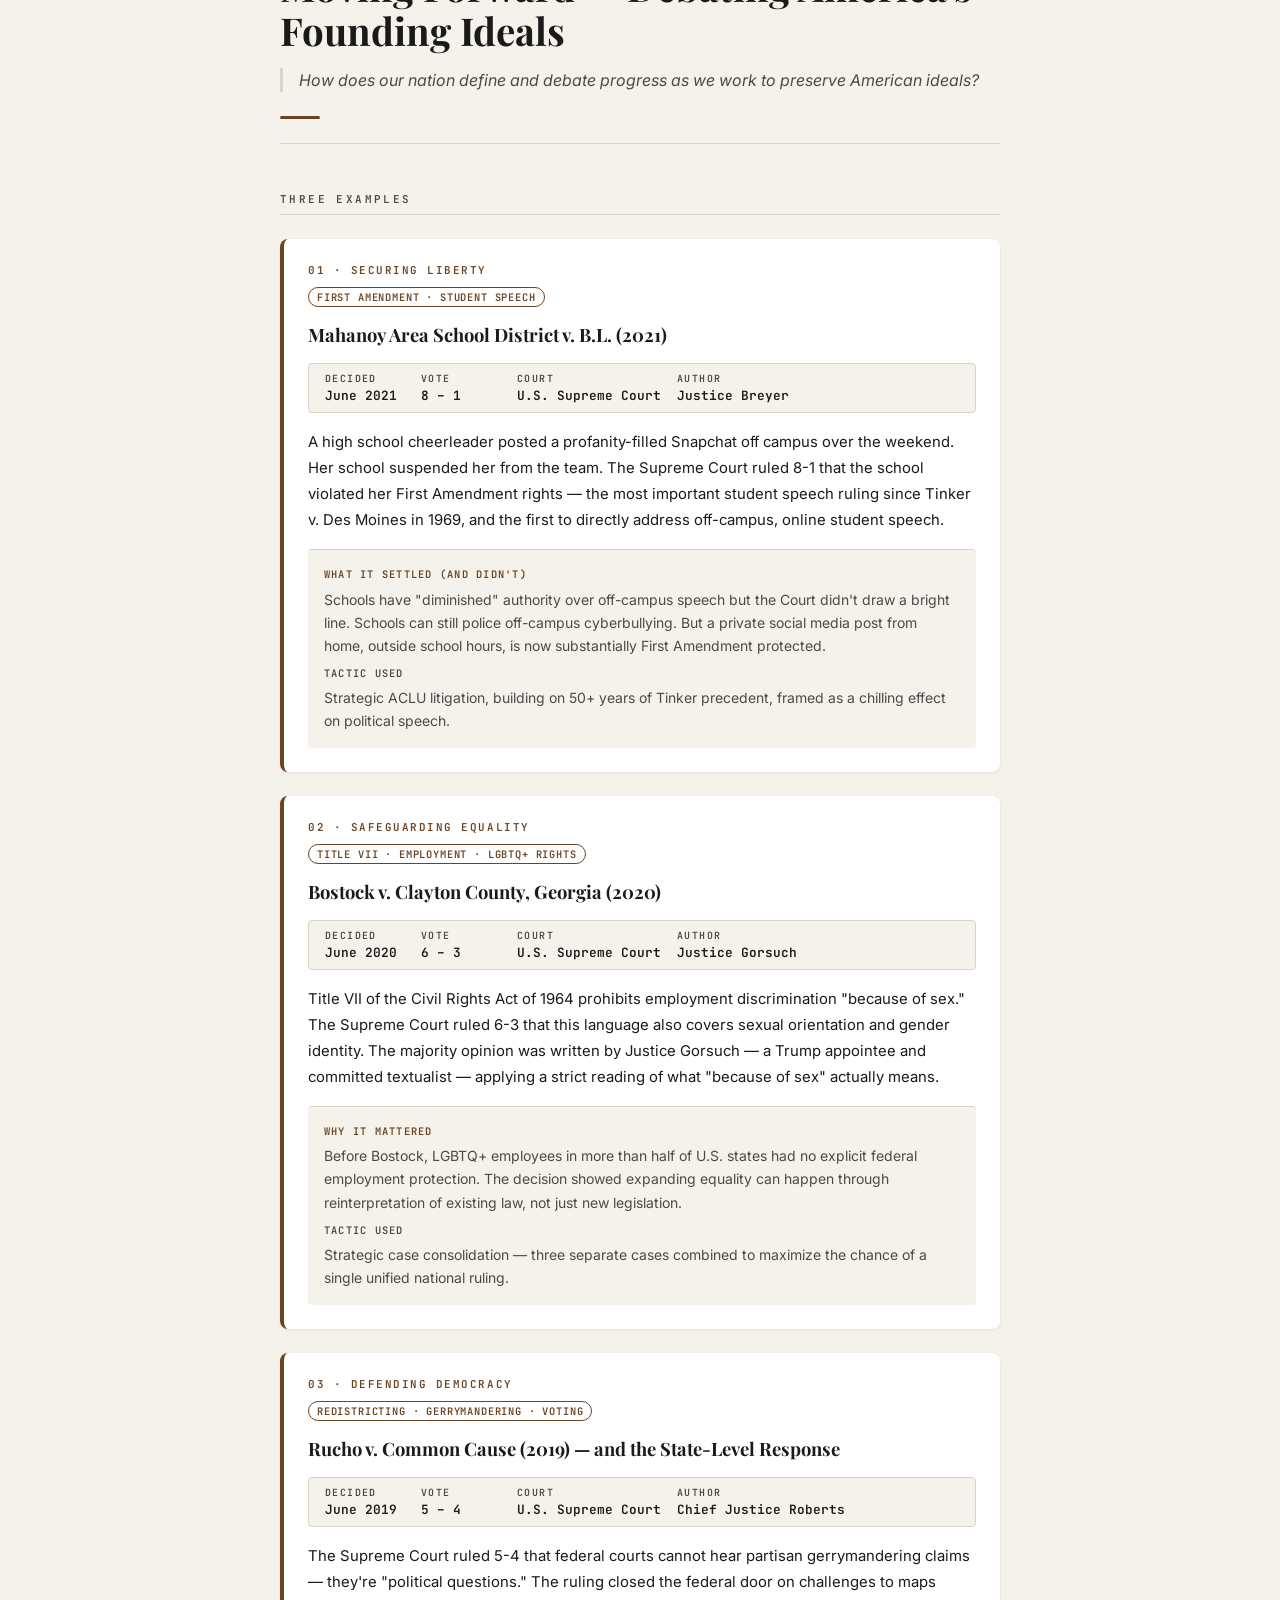
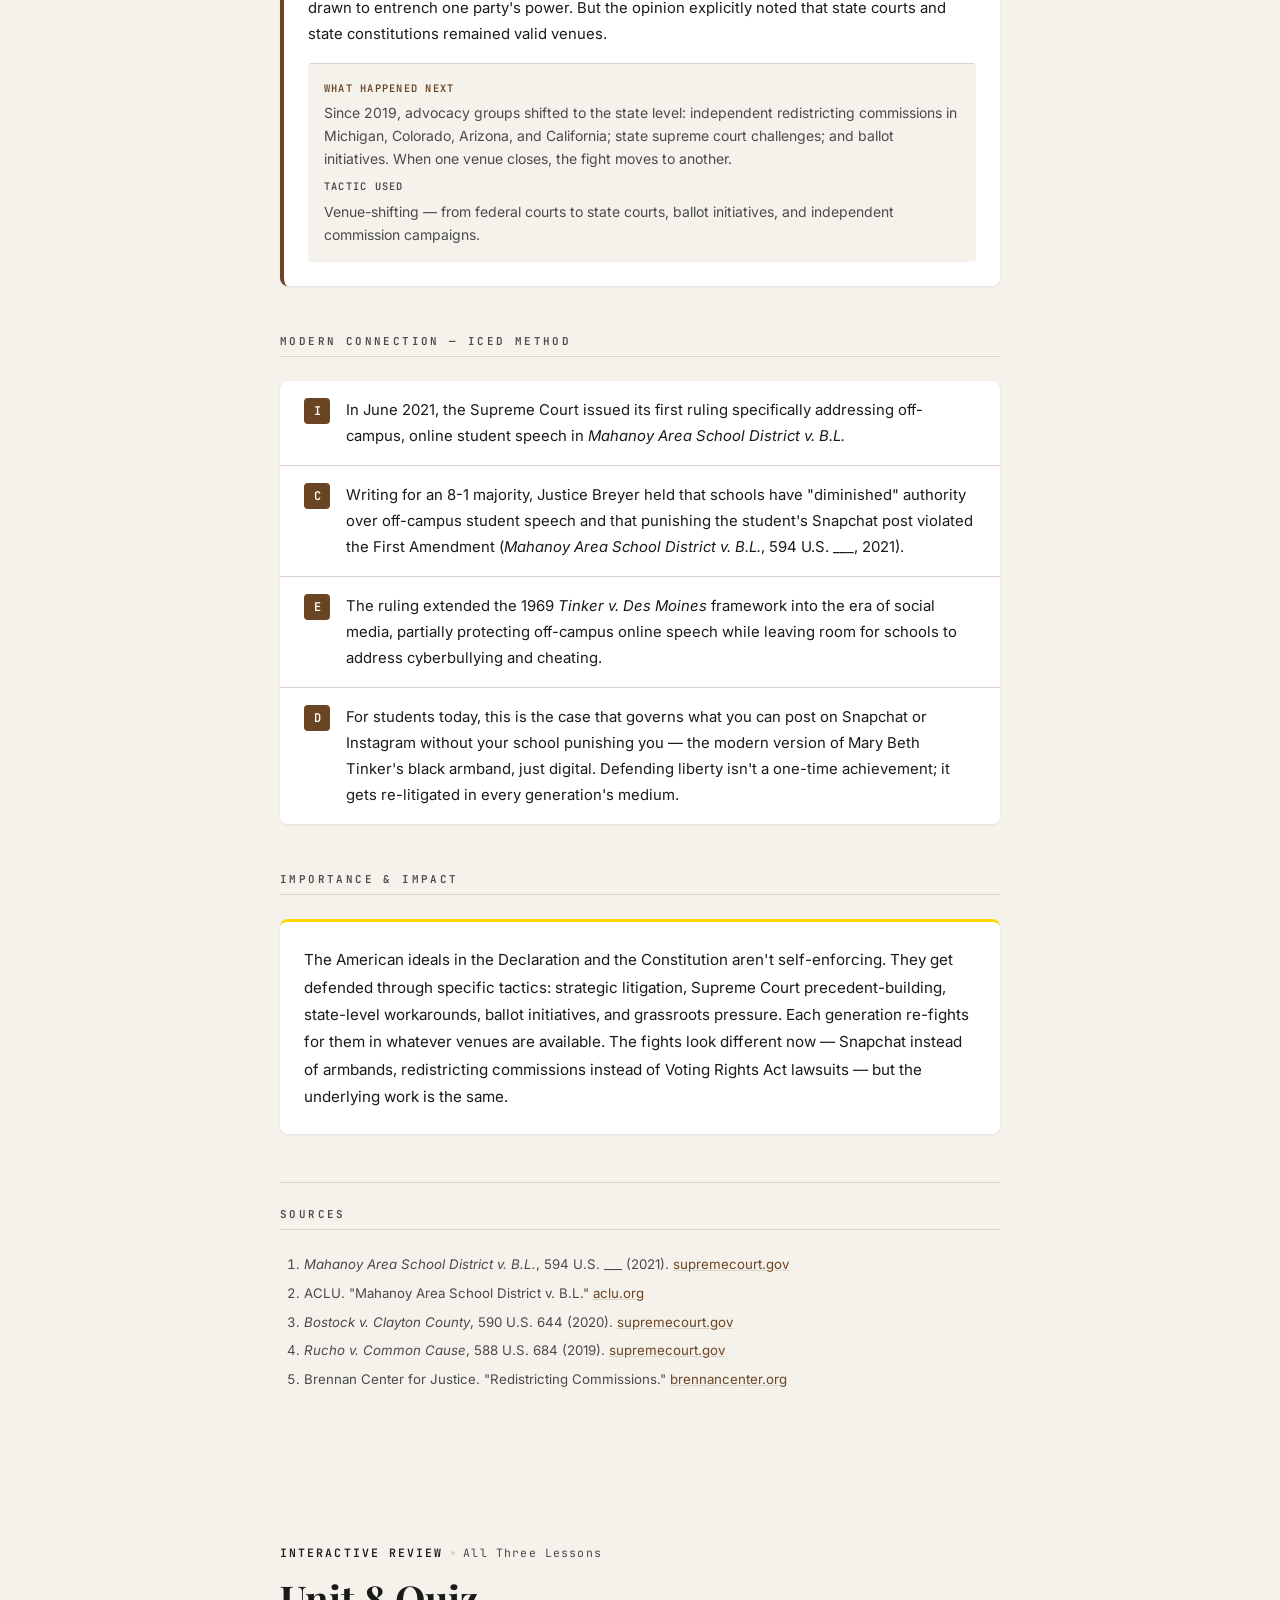
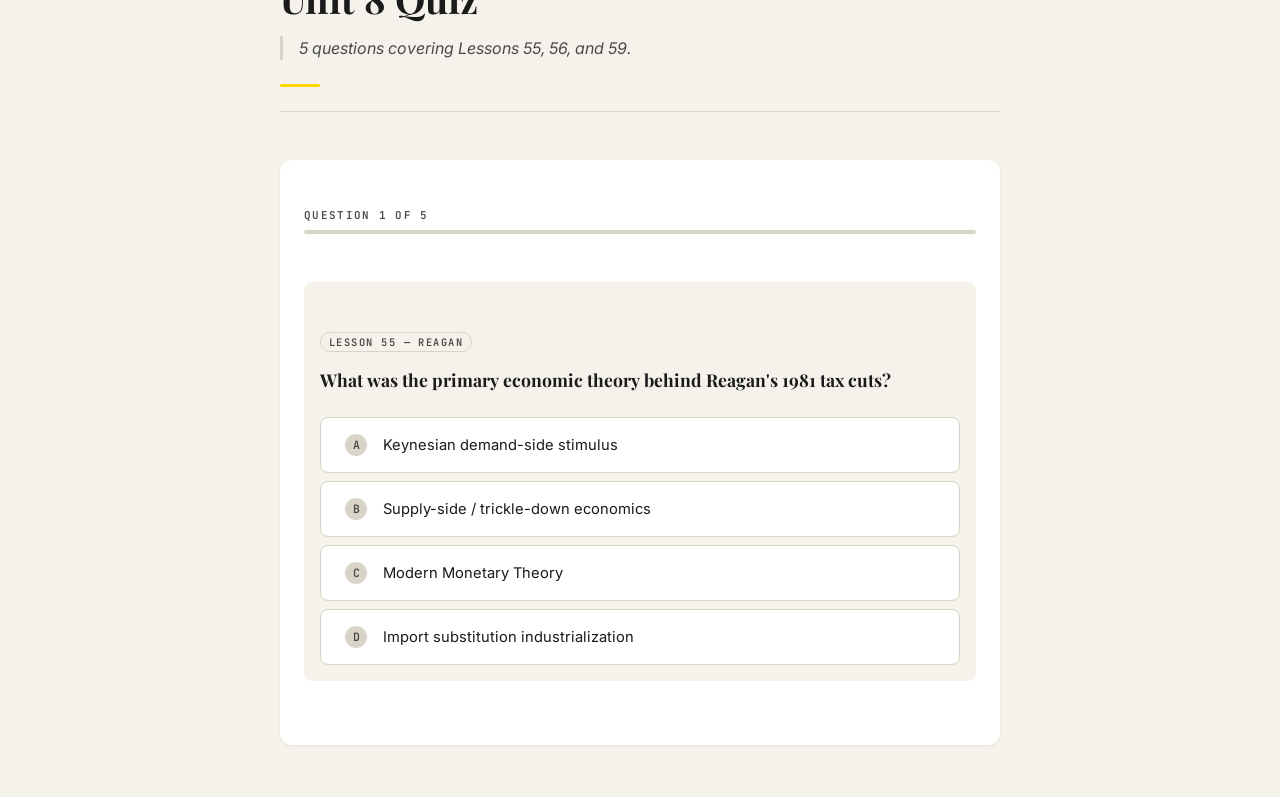
==== commit d63324e5: "Build Unit 8 Google Sites widget project for AP US History Museum-style HTML widgets for Lessons 55 " ====
--- a/full-site/index.html
+++ b/full-site/index.html
@@ -3,1746 +3,1144 @@
 <head>
   <meta charset="UTF-8">
   <meta name="viewport" content="width=device-width, initial-scale=1.0">
-  <title>Pursuing American Ideals — Unit 8 (Full Site) | Luke Sanders</title>
-  <meta name="description" content="All-in-one backup: Reagan, the Cold War, American Ideals Supreme Court cases, and the Unit 8 quiz — Lessons 55, 56, 59.">
+  <title>Pursuing American Ideals — Unit 8 | Luke Sanders</title>
   <style>
-/* =========================================================================
-   Pursuing American Ideals — Unit 8
-   Shared stylesheet (inlined — all-in-one offline backup)
-   ========================================================================= */
-
-@import url('https://fonts.googleapis.com/css2?family=Playfair+Display:ital,wght@0,700;1,400&family=Inter:wght@400;500;600&family=JetBrains+Mono:wght@400;600&display=swap');
-
-*, *::before, *::after { box-sizing: border-box; margin: 0; padding: 0; }
-
-:root {
-  /* Palette */
-  --bg:         #F5F2EB;
-  --surface:    #FFFFFF;
-  --ink:        #1A1A1A;
-  --ink-muted:  #4A4A4A;
-  --hairline:   #D9D4C7;
-  --highlight:  #FFD700;
-
-  /* Lesson accents */
-  --accent-55:  #B22234;
-  --accent-56:  #0B3D91;
-  --accent-59:  #6B4423;
-  --accent:     #1A1A1A; /* default; pages override via [data-lesson] */
-
-  /* Fonts */
-  --font-serif: 'Playfair Display', Georgia, 'Times New Roman', serif;
-  --font-sans:  'Inter', -apple-system, 'Segoe UI', sans-serif;
-  --font-mono:  'JetBrains Mono', 'Courier New', monospace;
-
-  /* Spacing */
-  --sp-xs: 4px; --sp-sm: 8px; --sp-md: 16px; --sp-lg: 24px; --sp-xl: 48px;
-
-  /* Radius + shadow */
-  --r-sm: 4px; --r-md: 8px; --r-lg: 12px;
-  --shadow-card: 0 1px 3px rgba(0,0,0,0.08);
-  --shadow-lift: 0 4px 12px rgba(0,0,0,0.10);
-
-  /* Layout */
-  --max-w: 720px;
-  --max-w-wide: 880px;
-}
-
-[data-lesson="55"] { --accent: var(--accent-55); }
-[data-lesson="56"] { --accent: var(--accent-56); }
-[data-lesson="59"] { --accent: var(--accent-59); }
-
-html { scroll-behavior: smooth; }
-
-body {
-  font-family: var(--font-sans);
-  background: var(--bg);
-  color: var(--ink);
-  line-height: 1.6;
-  -webkit-font-smoothing: antialiased;
-  min-height: 100vh;
-  display: flex;
-  flex-direction: column;
-}
-
-/* =========================================================================
-   SITE NAV (sticky top bar — same on every page)
-   ========================================================================= */
-.site-nav {
-  position: sticky;
-  top: 0;
-  z-index: 100;
-  background: rgba(255,255,255,0.96);
-  backdrop-filter: blur(8px);
-  -webkit-backdrop-filter: blur(8px);
-  border-bottom: 1px solid var(--hairline);
-  padding: var(--sp-sm) var(--sp-md);
-}
-
-.site-nav-inner {
-  max-width: var(--max-w-wide);
-  margin: 0 auto;
-  display: flex;
-  gap: var(--sp-md);
-  flex-wrap: wrap;
-  align-items: center;
-}
-
-.nav-brand {
-  font-family: var(--font-serif);
-  font-size: 0.95rem;
-  font-weight: 700;
-  color: var(--ink);
-  text-decoration: none;
-  margin-right: auto;
-  display: flex;
-  align-items: center;
-  gap: var(--sp-sm);
-}
-
-.nav-brand-dot {
-  width: 8px;
-  height: 8px;
-  border-radius: 50%;
-  background: var(--accent);
-  flex-shrink: 0;
-}
-
-.nav-links {
-  display: flex;
-  gap: var(--sp-xs);
-  flex-wrap: wrap;
-}
-
-.nav-link {
-  font-family: var(--font-mono);
-  font-size: 0.68rem;
-  font-weight: 600;
-  letter-spacing: 0.1em;
-  text-transform: uppercase;
-  color: var(--ink-muted);
-  text-decoration: none;
-  padding: var(--sp-xs) var(--sp-sm);
-  border-radius: var(--r-sm);
-  transition: color 0.2s, background 0.2s;
-}
-
-.nav-link:hover { color: var(--ink); background: var(--bg); }
-
-.nav-link.active {
-  color: var(--accent);
-  background: var(--bg);
-}
-
-/* =========================================================================
-   PAGE LAYOUT
-   ========================================================================= */
-main {
-  flex: 1;
-  max-width: var(--max-w);
-  margin: 0 auto;
-  padding: var(--sp-md) var(--sp-md) var(--sp-xl);
-  width: 100%;
-}
-
-main.wide {
-  max-width: var(--max-w-wide);
-}
-
-main.quiz-layout {
-  max-width: 1100px;
-}
-
-/* =========================================================================
-   HOME PAGE — site hero
-   ========================================================================= */
-.site-hero {
-  padding: var(--sp-xl) 0;
-  border-bottom: 1px solid var(--hairline);
-  margin-bottom: var(--sp-xl);
-}
-
-.site-label {
-  font-family: var(--font-mono);
-  font-size: 0.68rem;
-  font-weight: 600;
-  letter-spacing: 0.2em;
-  text-transform: uppercase;
-  color: var(--ink-muted);
-  display: block;
-  margin-bottom: var(--sp-md);
-}
-
-.site-title {
-  font-family: var(--font-serif);
-  font-size: clamp(2rem, 5vw, 3.2rem);
-  font-weight: 700;
-  line-height: 1.1;
-  color: var(--ink);
-  margin-bottom: var(--sp-md);
-}
-
-.site-title-prefix {
-  display: block;
-  font-style: italic;
-  font-weight: 400;
-  font-size: 0.58em;
-  color: var(--ink-muted);
-  margin-bottom: var(--sp-sm);
-}
-
-.site-byline {
-  font-family: var(--font-mono);
-  font-size: 0.75rem;
-  color: var(--ink-muted);
-  margin-bottom: var(--sp-lg);
-}
-
-.site-intro {
-  font-size: 0.98rem;
-  line-height: 1.8;
-  color: var(--ink);
-  max-width: 600px;
-  margin-bottom: var(--sp-lg);
-}
-
-.highlight-bar {
-  width: 48px;
-  height: 3px;
-  background: var(--highlight);
-  border-radius: 2px;
-}
-
-/* Quick facts row */
-.quick-facts {
-  display: flex;
-  flex-wrap: wrap;
-  gap: var(--sp-md);
-  margin-bottom: var(--sp-xl);
-  list-style: none;
-  padding: 0;
-}
-
-.fact-chip {
-  background: var(--surface);
-  border: 1px solid var(--hairline);
-  border-radius: var(--r-md);
-  padding: var(--sp-md) var(--sp-lg);
-  flex: 1;
-  min-width: 140px;
-}
-
-.fact-chip dt {
-  font-family: var(--font-mono);
-  font-size: 0.62rem;
-  font-weight: 600;
-  letter-spacing: 0.14em;
-  text-transform: uppercase;
-  color: var(--ink-muted);
-  margin-bottom: var(--sp-xs);
-}
-
-.fact-chip dd {
-  font-family: var(--font-serif);
-  font-size: 1.1rem;
-  font-weight: 700;
-  color: var(--ink);
-}
-
-/* Lesson nav cards (home) */
-.lesson-cards {
-  display: flex;
-  flex-direction: column;
-  gap: var(--sp-md);
-}
-
-.lesson-card {
-  background: var(--surface);
-  border-radius: var(--r-md);
-  box-shadow: var(--shadow-card);
-  text-decoration: none;
-  display: flex;
-  overflow: hidden;
-  transition: box-shadow 0.25s ease, transform 0.25s ease;
-}
-
-.lesson-card:hover {
-  box-shadow: var(--shadow-lift);
-  transform: translateY(-1px);
-}
-
-.lesson-card-accent {
-  width: 6px;
-  flex-shrink: 0;
-}
-
-.lesson-card-body {
-  padding: var(--sp-lg);
-  flex: 1;
-}
-
-.lesson-card-num {
-  font-family: var(--font-mono);
-  font-size: 0.68rem;
-  font-weight: 600;
-  letter-spacing: 0.14em;
-  text-transform: uppercase;
-  margin-bottom: var(--sp-sm);
-}
-
-.lesson-card-title {
-  font-family: var(--font-serif);
-  font-size: 1.15rem;
-  font-weight: 700;
-  color: var(--ink);
-  margin-bottom: var(--sp-sm);
-  line-height: 1.3;
-}
-
-.lesson-card-q {
-  font-size: 0.85rem;
-  color: var(--ink-muted);
-  font-style: italic;
-  line-height: 1.5;
-  margin-bottom: var(--sp-md);
-}
-
-.lesson-card-cta {
-  font-family: var(--font-mono);
-  font-size: 0.72rem;
-  font-weight: 600;
-  letter-spacing: 0.1em;
-  text-transform: uppercase;
-  display: inline-flex;
-  align-items: center;
-  gap: var(--sp-sm);
-}
-
-.lesson-card-cta::after { content: '→'; }
-
-.card-55 .lesson-card-accent,
-.card-55 .lesson-card-cta { color: var(--accent-55); }
-.card-55 .lesson-card-accent { background: var(--accent-55); }
-.card-55 .lesson-card-num { color: var(--accent-55); }
-
-.card-56 .lesson-card-accent { background: var(--accent-56); }
-.card-56 .lesson-card-num,
-.card-56 .lesson-card-cta { color: var(--accent-56); }
-
-.card-59 .lesson-card-accent { background: var(--accent-59); }
-.card-59 .lesson-card-num,
-.card-59 .lesson-card-cta { color: var(--accent-59); }
-
-/* Quiz CTA card on home */
-.quiz-cta {
-  display: block;
-  margin-top: var(--sp-xl);
-  padding: var(--sp-lg);
-  background: var(--ink);
-  color: var(--surface);
-  border-radius: var(--r-md);
-  text-decoration: none;
-  text-align: center;
-  transition: opacity 0.2s;
-}
-
-.quiz-cta:hover { opacity: 0.92; }
-
-.quiz-cta-label {
-  font-family: var(--font-mono);
-  font-size: 0.7rem;
-  font-weight: 600;
-  letter-spacing: 0.2em;
-  text-transform: uppercase;
-  color: var(--highlight);
-  display: block;
-  margin-bottom: var(--sp-sm);
-}
-
-.quiz-cta-title {
-  font-family: var(--font-serif);
-  font-size: 1.3rem;
-  font-weight: 700;
-  margin-bottom: var(--sp-sm);
-}
-
-.quiz-cta-sub {
-  font-size: 0.88rem;
-  color: rgba(255,255,255,0.75);
-}
-
-/* =========================================================================
-   LESSON PAGE — widget hero
-   ========================================================================= */
-.widget-hero {
-  padding: var(--sp-xl) 0 var(--sp-lg);
-  border-bottom: 1px solid var(--hairline);
-  margin-bottom: var(--sp-xl);
-}
-
-.hero-flag {
-  display: flex;
-  gap: var(--sp-sm);
-  align-items: center;
-  margin-bottom: var(--sp-md);
-}
-
-.hero-eyebrow {
-  font-family: var(--font-mono);
-  font-size: 0.72rem;
-  font-weight: 600;
-  letter-spacing: 0.18em;
-  text-transform: uppercase;
-  color: var(--accent);
-}
-
-.hero-dot {
-  width: 4px;
-  height: 4px;
-  border-radius: 50%;
-  background: var(--hairline);
-}
-
-.hero-unit {
-  font-family: var(--font-mono);
-  font-size: 0.72rem;
-  letter-spacing: 0.1em;
-  color: var(--ink-muted);
-}
-
-.hero-title {
-  font-family: var(--font-serif);
-  font-size: clamp(1.6rem, 4vw, 2.4rem);
-  font-weight: 700;
-  line-height: 1.15;
-  color: var(--ink);
-  margin-bottom: var(--sp-md);
-}
-
-.hero-question {
-  font-family: var(--font-sans);
-  font-size: 1rem;
-  color: var(--ink-muted);
-  font-style: italic;
-  margin-bottom: var(--sp-lg);
-  padding-left: var(--sp-md);
-  border-left: 3px solid var(--hairline);
-  line-height: 1.5;
-}
-
-.hero-accent-bar {
-  width: 40px;
-  height: 3px;
-  background: var(--accent);
-  border-radius: 2px;
-}
-
-/* =========================================================================
-   SECTIONS
-   ========================================================================= */
-.widget-section { margin-bottom: var(--sp-xl); }
-
-.section-label {
-  font-family: var(--font-mono);
-  font-size: 0.68rem;
-  font-weight: 600;
-  letter-spacing: 0.22em;
-  text-transform: uppercase;
-  color: var(--ink-muted);
-  margin-bottom: var(--sp-lg);
-  padding-bottom: var(--sp-sm);
-  border-bottom: 1px solid var(--hairline);
-  display: block;
-}
-
-/* =========================================================================
-   EXAMPLE CARDS
-   ========================================================================= */
-.card {
-  background: var(--surface);
-  border-left: 4px solid var(--accent);
-  border-radius: var(--r-md);
-  box-shadow: var(--shadow-card);
-  padding: var(--sp-lg);
-  margin-bottom: var(--sp-lg);
-}
-
-.card-eyebrow {
-  font-family: var(--font-mono);
-  font-size: 0.68rem;
-  font-weight: 600;
-  letter-spacing: 0.14em;
-  color: var(--accent);
-  text-transform: uppercase;
-  margin-bottom: var(--sp-sm);
-}
-
-.card-title {
-  font-family: var(--font-serif);
-  font-size: 1.15rem;
-  font-weight: 700;
-  color: var(--ink);
-  margin-bottom: var(--sp-md);
-  line-height: 1.3;
-}
-
-.card-body {
-  font-size: 0.93rem;
-  color: var(--ink);
-  margin-bottom: var(--sp-md);
-  line-height: 1.75;
-}
-
-.card-pov {
-  font-size: 0.875rem;
-  color: var(--ink-muted);
-  line-height: 1.65;
-  padding: var(--sp-md);
-  background: var(--bg);
-  border-radius: var(--r-sm);
-  border-top: 1px solid var(--hairline);
-  margin-top: var(--sp-md);
-}
-
-.pov-label, .tactic-label {
-  font-family: var(--font-mono);
-  font-size: 0.65rem;
-  font-weight: 600;
-  letter-spacing: 0.12em;
-  text-transform: uppercase;
-  color: var(--accent);
-  display: block;
-  margin-bottom: var(--sp-xs);
-}
-
-.tactic-label { color: var(--ink-muted); margin-top: var(--sp-sm); }
-
-/* L56 timeline badge */
-.timeline-badge {
-  display: inline-flex;
-  align-items: center;
-  gap: var(--sp-sm);
-  background: var(--bg);
-  border: 1px solid var(--hairline);
-  border-radius: 20px;
-  padding: var(--sp-xs) var(--sp-md);
-  margin-bottom: var(--sp-md);
-}
-
-.timeline-badge-dot {
-  width: 8px;
-  height: 8px;
-  border-radius: 50%;
-  background: var(--accent);
-  flex-shrink: 0;
-}
-
-.timeline-badge-text {
-  font-family: var(--font-mono);
-  font-size: 0.7rem;
-  font-weight: 600;
-  color: var(--ink-muted);
-  letter-spacing: 0.05em;
-}
-
-/* L59 case snapshot */
-.case-snapshot {
-  display: flex;
-  flex-wrap: wrap;
-  gap: var(--sp-md);
-  margin-bottom: var(--sp-md);
-  padding: var(--sp-sm) var(--sp-md);
-  background: var(--bg);
-  border-radius: var(--r-sm);
-  border: 1px solid var(--hairline);
-}
-
-.case-snapshot .snap-item {
-  display: flex;
-  flex-direction: column;
-  min-width: 80px;
-}
-
-.case-snapshot dt {
-  font-family: var(--font-mono);
-  font-size: 0.62rem;
-  font-weight: 600;
-  letter-spacing: 0.14em;
-  text-transform: uppercase;
-  color: var(--ink-muted);
-  margin-bottom: 2px;
-}
-
-.case-snapshot dd {
-  font-family: var(--font-mono);
-  font-size: 0.8rem;
-  font-weight: 600;
-  color: var(--ink);
-}
-
-.ideal-tag {
-  display: inline-flex;
-  align-items: center;
-  padding: 2px var(--sp-sm);
-  border: 1px solid var(--accent);
-  border-radius: 12px;
-  font-family: var(--font-mono);
-  font-size: 0.65rem;
-  font-weight: 600;
-  letter-spacing: 0.08em;
-  text-transform: uppercase;
-  color: var(--accent);
-  margin-bottom: var(--sp-md);
-}
-
-/* =========================================================================
-   ICED BLOCK
-   ========================================================================= */
-.iced-block {
-  background: var(--surface);
-  border-radius: var(--r-md);
-  box-shadow: var(--shadow-card);
-  overflow: hidden;
-}
-
-.iced-part {
-  display: flex;
-  gap: var(--sp-md);
-  padding: var(--sp-md) var(--sp-lg);
-  border-bottom: 1px solid var(--hairline);
-  align-items: flex-start;
-}
-
-.iced-part:last-child { border-bottom: none; }
-
-.iced-label {
-  font-family: var(--font-mono);
-  font-size: 0.75rem;
-  font-weight: 600;
-  color: var(--surface);
-  background: var(--accent);
-  min-width: 26px;
-  height: 26px;
-  display: flex;
-  align-items: center;
-  justify-content: center;
-  border-radius: var(--r-sm);
-  flex-shrink: 0;
-  margin-top: 1px;
-}
-
-.iced-text {
-  font-size: 0.93rem;
-  line-height: 1.75;
-  color: var(--ink);
-}
-
-/* =========================================================================
-   IMPACT BLOCK
-   ========================================================================= */
-.impact-block {
-  background: var(--surface);
-  border-radius: var(--r-md);
-  box-shadow: var(--shadow-card);
-  padding: var(--sp-lg);
-  border-top: 3px solid var(--highlight);
-}
-
-.impact-block p {
-  font-size: 0.95rem;
-  line-height: 1.8;
-  color: var(--ink);
-}
-
-/* =========================================================================
-   SOURCES
-   ========================================================================= */
-.sources-block {
-  padding-top: var(--sp-lg);
-  border-top: 1px solid var(--hairline);
-  margin-top: var(--sp-xl);
-}
-
-.sources-list {
-  padding-left: var(--sp-lg);
-  list-style: decimal;
-}
-
-.sources-list li {
-  font-size: 0.83rem;
-  color: var(--ink-muted);
-  margin-bottom: var(--sp-sm);
-  line-height: 1.55;
-}
-
-.sources-list a {
-  color: var(--accent);
-  text-decoration: underline;
-  text-decoration-color: var(--hairline);
-  word-break: break-all;
-}
-
-.sources-list a:hover { text-decoration-color: var(--accent); }
-
-/* =========================================================================
-   LESSON PAGE FOOTER (prev/next nav)
-   ========================================================================= */
-.page-pager {
-  display: flex;
-  justify-content: space-between;
-  gap: var(--sp-md);
-  margin-top: var(--sp-xl);
-  padding-top: var(--sp-lg);
-  border-top: 1px solid var(--hairline);
-  flex-wrap: wrap;
-}
-
-.pager-link {
-  flex: 1;
-  min-width: 140px;
-  text-decoration: none;
-  color: var(--ink);
-  padding: var(--sp-md);
-  border-radius: var(--r-md);
-  background: var(--surface);
-  box-shadow: var(--shadow-card);
-  transition: box-shadow 0.2s;
-}
-
-.pager-link:hover { box-shadow: var(--shadow-lift); }
-
-.pager-link.next { text-align: right; }
-
-.pager-label {
-  font-family: var(--font-mono);
-  font-size: 0.65rem;
-  font-weight: 600;
-  letter-spacing: 0.14em;
-  text-transform: uppercase;
-  color: var(--ink-muted);
-  display: block;
-  margin-bottom: var(--sp-xs);
-}
-
-.pager-title {
-  font-family: var(--font-serif);
-  font-size: 0.95rem;
-  font-weight: 700;
-  color: var(--ink);
-}
-
-/* =========================================================================
-   SITE FOOTER
-   ========================================================================= */
-.site-footer {
-  border-top: 1px solid var(--hairline);
-  padding: var(--sp-lg) var(--sp-md);
-  text-align: center;
-  background: var(--surface);
-}
-
-.site-footer-inner {
-  max-width: var(--max-w-wide);
-  margin: 0 auto;
-  font-family: var(--font-mono);
-  font-size: 0.7rem;
-  color: var(--ink-muted);
-  letter-spacing: 0.05em;
-}
-
-/* =========================================================================
-   QUIZ — TV / TOUCHSCREEN LAYOUT
-   ========================================================================= */
-.quiz-header {
-  padding: var(--sp-xl) 0 var(--sp-lg);
-  border-bottom: 1px solid var(--hairline);
-  margin-bottom: var(--sp-xl);
-  text-align: center;
-}
-
-.quiz-eyebrow {
-  font-family: var(--font-mono);
-  font-size: 0.8rem;
-  font-weight: 600;
-  letter-spacing: 0.18em;
-  text-transform: uppercase;
-  color: var(--ink-muted);
-  display: block;
-  margin-bottom: var(--sp-sm);
-}
-
-.quiz-title {
-  font-family: var(--font-serif);
-  font-size: clamp(2rem, 4vw, 3rem);
-  font-weight: 700;
-  color: var(--ink);
-  margin-bottom: var(--sp-sm);
-}
-
-.quiz-subtitle {
-  font-size: 1.1rem;
-  color: var(--ink-muted);
-}
-
-/* Progress */
-.progress-label {
-  font-family: var(--font-mono);
-  font-size: 0.8rem;
-  font-weight: 600;
-  letter-spacing: 0.14em;
-  color: var(--ink-muted);
-  text-transform: uppercase;
-  margin-bottom: var(--sp-sm);
-}
-
-.progress-wrap {
-  background: var(--hairline);
-  border-radius: 6px;
-  height: 8px;
-  margin-bottom: var(--sp-xl);
-  overflow: hidden;
-}
-
-.progress-fill {
-  height: 100%;
-  background: var(--ink);
-  border-radius: 6px;
-  transition: width 0.4s ease;
-}
-
-/* Question card */
-.question-card {
-  background: var(--surface);
-  border-radius: var(--r-lg);
-  box-shadow: var(--shadow-card);
-  padding: clamp(1.5rem, 4vw, 3rem);
-  margin-bottom: var(--sp-lg);
-}
-
-.question-lesson-tag {
-  font-family: var(--font-mono);
-  font-size: 0.72rem;
-  font-weight: 600;
-  letter-spacing: 0.14em;
-  text-transform: uppercase;
-  display: inline-block;
-  padding: 4px 12px;
-  border-radius: 20px;
-  margin-bottom: var(--sp-md);
-  border: 1px solid var(--hairline);
-  color: var(--ink-muted);
-}
-
-.question-text {
-  font-family: var(--font-serif);
-  font-size: clamp(1.2rem, 2.8vw, 1.8rem);
-  font-weight: 700;
-  line-height: 1.4;
-  color: var(--ink);
-  margin-bottom: var(--sp-xl);
-}
-
-/* 2x2 option grid */
-.options {
-  display: grid;
-  grid-template-columns: 1fr 1fr;
-  gap: clamp(0.75rem, 2vw, 1.25rem);
-}
-
-.option-btn {
-  width: 100%;
-  text-align: left;
-  background: var(--bg);
-  border: 2px solid var(--hairline);
-  border-radius: var(--r-md);
-  padding: clamp(1rem, 2.5vw, 1.5rem) clamp(1rem, 2vw, 1.5rem);
-  font-family: var(--font-sans);
-  font-size: clamp(0.95rem, 1.8vw, 1.15rem);
-  color: var(--ink);
-  cursor: pointer;
-  transition: border-color 0.2s, background 0.2s, transform 0.1s;
-  display: flex;
-  align-items: flex-start;
-  gap: clamp(0.75rem, 1.5vw, 1rem);
-  line-height: 1.45;
-  min-height: clamp(80px, 12vw, 130px);
-}
-
-.option-btn:hover:not(:disabled) {
-  border-color: var(--ink);
-  background: var(--surface);
-  transform: translateY(-2px);
-}
-
-.option-btn:active:not(:disabled) { transform: translateY(0); }
-.option-btn:focus-visible { outline: 3px solid var(--ink); outline-offset: 3px; }
-.option-btn:disabled { cursor: default; transform: none; }
-
-.option-letter {
-  font-family: var(--font-mono);
-  font-size: clamp(1rem, 1.6vw, 1.2rem);
-  font-weight: 700;
-  color: var(--ink-muted);
-  flex-shrink: 0;
-  min-width: 1.4em;
-}
-
-.option-text {
-  flex: 1;
-}
-
-.option-btn.correct {
-  background: #1A6B3C;
-  border-color: #1A6B3C;
-  color: #fff;
-}
-
-.option-btn.correct .option-letter { color: rgba(255,255,255,0.75); }
-
-.option-btn.wrong {
-  background: #9B2020;
-  border-color: #9B2020;
-  color: #fff;
-}
-
-.option-btn.wrong .option-letter { color: rgba(255,255,255,0.75); }
-
-/* Explanation */
-.explanation {
-  display: none;
-  margin-top: var(--sp-lg);
-  padding: var(--sp-md) var(--sp-lg);
-  background: #FAEAEA;
-  border-radius: var(--r-md);
-  border-left: 4px solid #9B2020;
-}
-
-.explanation.show { display: block; }
-
-.explanation-label {
-  font-family: var(--font-mono);
-  font-size: 0.7rem;
-  font-weight: 600;
-  letter-spacing: 0.14em;
-  text-transform: uppercase;
-  color: #9B2020;
-  display: block;
-  margin-bottom: var(--sp-xs);
-}
-
-#explanation-text {
-  font-size: clamp(0.9rem, 1.6vw, 1.05rem);
-  line-height: 1.6;
-  color: var(--ink);
-}
-
-/* Next button */
-.next-btn {
-  display: none;
-  width: 100%;
-  padding: clamp(1rem, 2.5vw, 1.4rem) var(--sp-lg);
-  background: var(--ink);
-  color: #fff;
-  border: none;
-  border-radius: var(--r-md);
-  font-family: var(--font-mono);
-  font-size: clamp(0.85rem, 1.6vw, 1rem);
-  font-weight: 600;
-  letter-spacing: 0.1em;
-  text-transform: uppercase;
-  cursor: pointer;
-  transition: opacity 0.2s;
-}
-
-.next-btn:hover { opacity: 0.85; }
-.next-btn.show { display: block; }
-.next-btn:focus-visible { outline: 3px solid var(--ink); outline-offset: 3px; }
-
-/* Score screen */
-.score-screen {
-  display: none;
-  background: var(--surface);
-  border-radius: var(--r-lg);
-  box-shadow: var(--shadow-card);
-  padding: clamp(2rem, 5vw, 4rem) var(--sp-lg);
-  text-align: center;
-}
-
-.score-screen.show { display: block; }
-
-.score-number {
-  font-family: var(--font-serif);
-  font-size: clamp(5rem, 12vw, 8rem);
-  font-weight: 700;
-  color: var(--ink);
-  line-height: 1;
-  margin-bottom: var(--sp-xs);
-}
-
-.score-label {
-  font-family: var(--font-mono);
-  font-size: clamp(0.85rem, 1.8vw, 1.1rem);
-  font-weight: 600;
-  letter-spacing: 0.18em;
-  text-transform: uppercase;
-  color: var(--ink-muted);
-  margin-bottom: var(--sp-lg);
-  display: block;
-}
-
-.score-message {
-  font-size: clamp(1rem, 2vw, 1.3rem);
-  color: var(--ink);
-  line-height: 1.7;
-  margin-bottom: var(--sp-xl);
-  max-width: 540px;
-  margin-left: auto;
-  margin-right: auto;
-}
-
-.score-breakdown {
-  text-align: left;
-  border-top: 1px solid var(--hairline);
-  padding-top: var(--sp-lg);
-  margin-top: var(--sp-lg);
-}
-
-.breakdown-label {
-  font-family: var(--font-mono);
-  font-size: 0.7rem;
-  font-weight: 600;
-  letter-spacing: 0.2em;
-  text-transform: uppercase;
-  color: var(--ink-muted);
-  display: block;
-  margin-bottom: var(--sp-md);
-}
-
-.breakdown-row {
-  display: flex;
-  justify-content: space-between;
-  align-items: center;
-  padding: var(--sp-md) 0;
-  border-bottom: 1px solid var(--hairline);
-  font-size: clamp(0.9rem, 1.6vw, 1.05rem);
-  gap: var(--sp-md);
-}
-
-.breakdown-row:last-child { border-bottom: none; }
-
-.breakdown-q {
-  flex: 1;
-  color: var(--ink-muted);
-  line-height: 1.4;
-}
-
-.breakdown-result {
-  font-family: var(--font-mono);
-  font-size: clamp(0.8rem, 1.4vw, 0.95rem);
-  font-weight: 600;
-  flex-shrink: 0;
-}
-
-.breakdown-result.pass { color: #1A6B3C; }
-.breakdown-result.fail { color: #9B2020; }
-
-.retry-btn {
-  margin-top: var(--sp-xl);
-  padding: clamp(0.9rem, 2vw, 1.2rem) clamp(2rem, 4vw, 3rem);
-  background: var(--ink);
-  color: #fff;
-  border: none;
-  border-radius: var(--r-md);
-  font-family: var(--font-mono);
-  font-size: clamp(0.85rem, 1.6vw, 1rem);
-  font-weight: 600;
-  letter-spacing: 0.1em;
-  text-transform: uppercase;
-  cursor: pointer;
-  transition: opacity 0.2s;
-}
-
-.retry-btn:hover { opacity: 0.85; }
-
-/* Collapse to single column on narrow screens */
-@media (max-width: 600px) {
-  .options { grid-template-columns: 1fr; }
-  .option-btn { min-height: 70px; }
-}
-
-/* =========================================================================
-   FADE-IN
-   ========================================================================= */
-.fade-in {
-  opacity: 0;
-  transform: translateY(18px);
-  transition: opacity 0.4s ease, transform 0.4s ease;
-}
-
-.fade-in.visible {
-  opacity: 1;
-  transform: translateY(0);
-}
-
-@media (prefers-reduced-motion: reduce) {
-  .fade-in { opacity: 1; transform: none; transition: none; }
-}
-
-/* =========================================================================
-   LESSON IMAGE
-   ========================================================================= */
-.lesson-img-wrap {
-  margin-bottom: var(--sp-xl);
-  border-radius: var(--r-md);
-  overflow: hidden;
-  box-shadow: var(--shadow-card);
-}
-
-.lesson-img {
-  width: 100%;
-  aspect-ratio: 16/9;
-  object-fit: cover;
-  display: block;
-}
-
-.lesson-img-caption {
-  font-family: var(--font-mono);
-  font-size: 0.65rem;
-  color: var(--ink-muted);
-  padding: var(--sp-sm) var(--sp-md);
-  background: var(--surface);
-  letter-spacing: 0.05em;
-  border-top: 1px solid var(--hairline);
-}
-
-/* =========================================================================
-   ALL-IN-ONE LAYOUT EXTRAS
-   ========================================================================= */
-.lesson-section {
-  border-top: 4px solid var(--hairline);
-  padding-top: var(--sp-xl);
-  margin-top: var(--sp-xl);
-}
-
-.lesson-section-header {
-  padding: var(--sp-xl) 0 var(--sp-lg);
-  border-bottom: 1px solid var(--hairline);
-  margin-bottom: var(--sp-xl);
-}
+    @import url('https://fonts.googleapis.com/css2?family=Playfair+Display:ital,wght@0,700;1,400&family=Inter:wght@400;500;600&family=JetBrains+Mono:wght@400;600&display=swap');
+
+    *, *::before, *::after { box-sizing: border-box; margin: 0; padding: 0; }
+
+    :root {
+      --bg:         #F5F2EB;
+      --surface:    #FFFFFF;
+      --ink:        #1A1A1A;
+      --ink-muted:  #4A4A4A;
+      --hairline:   #D9D4C7;
+      --highlight:  #FFD700;
+      --font-serif: 'Playfair Display', Georgia, 'Times New Roman', serif;
+      --font-sans:  'Inter', -apple-system, 'Segoe UI', sans-serif;
+      --font-mono:  'JetBrains Mono', 'Courier New', monospace;
+      --sp-xs: 4px; --sp-sm: 8px; --sp-md: 16px; --sp-lg: 24px; --sp-xl: 48px;
+      --r-sm: 4px; --r-md: 8px; --r-lg: 12px;
+      --shadow-card: 0 1px 3px rgba(0,0,0,0.08);
+      --max-w: 720px;
+    }
+
+    /* Per-lesson accent via data-lesson attribute */
+    [data-lesson="55"] { --accent: #B22234; }
+    [data-lesson="56"] { --accent: #0B3D91; }
+    [data-lesson="59"] { --accent: #6B4423; }
+
+    /* === NAV === */
+    .site-nav {
+      position: sticky;
+      top: 0;
+      z-index: 100;
+      background: var(--surface);
+      border-bottom: 1px solid var(--hairline);
+      padding: var(--sp-sm) var(--sp-md);
+      display: flex;
+      gap: var(--sp-md);
+      flex-wrap: wrap;
+      align-items: center;
+    }
+
+    .site-nav a {
+      font-family: var(--font-mono);
+      font-size: 0.68rem;
+      font-weight: 600;
+      letter-spacing: 0.1em;
+      text-transform: uppercase;
+      color: var(--ink-muted);
+      text-decoration: none;
+      padding: var(--sp-xs) var(--sp-sm);
+      border-radius: var(--r-sm);
+      transition: color 0.2s, background 0.2s;
+    }
+
+    .site-nav a:hover { color: var(--ink); background: var(--bg); }
+
+    .nav-brand {
+      font-family: var(--font-serif) !important;
+      font-size: 0.9rem !important;
+      letter-spacing: 0 !important;
+      color: var(--ink) !important;
+      margin-right: auto;
+    }
+
+    /* === PAGE SECTIONS === */
+    body {
+      font-family: var(--font-sans);
+      background: var(--bg);
+      color: var(--ink);
+      -webkit-font-smoothing: antialiased;
+    }
+
+    .page-section {
+      padding: var(--sp-xl) var(--sp-md);
+      border-bottom: 4px solid var(--bg);
+    }
+
+    .page-section-inner {
+      max-width: var(--max-w);
+      margin: 0 auto;
+    }
+
+    /* === HOME HERO === */
+    .site-hero-full {
+      background: var(--surface);
+      padding: var(--sp-xl) var(--sp-md);
+      border-bottom: 1px solid var(--hairline);
+    }
+
+    .site-hero-inner {
+      max-width: var(--max-w);
+      margin: 0 auto;
+    }
+
+    .site-label {
+      font-family: var(--font-mono);
+      font-size: 0.68rem;
+      font-weight: 600;
+      letter-spacing: 0.2em;
+      text-transform: uppercase;
+      color: var(--ink-muted);
+      display: block;
+      margin-bottom: var(--sp-md);
+    }
+
+    .site-title {
+      font-family: var(--font-serif);
+      font-size: clamp(2rem, 5vw, 3.2rem);
+      font-weight: 700;
+      line-height: 1.1;
+      color: var(--ink);
+      margin-bottom: var(--sp-md);
+    }
+
+    .site-title span {
+      display: block;
+      font-style: italic;
+      font-weight: 400;
+      font-size: 0.58em;
+      color: var(--ink-muted);
+      margin-bottom: var(--sp-sm);
+    }
+
+    .site-byline {
+      font-family: var(--font-mono);
+      font-size: 0.75rem;
+      color: var(--ink-muted);
+      margin-bottom: var(--sp-lg);
+    }
+
+    .site-intro {
+      font-size: 0.98rem;
+      line-height: 1.8;
+      color: var(--ink);
+      max-width: 600px;
+      margin-bottom: var(--sp-lg);
+    }
+
+    .highlight-bar {
+      width: 48px;
+      height: 3px;
+      background: var(--highlight);
+      border-radius: 2px;
+    }
+
+    /* === LESSON NAV CARDS (home) === */
+    .lesson-cards-grid {
+      display: flex;
+      flex-direction: column;
+      gap: var(--sp-md);
+      margin-top: var(--sp-xl);
+    }
+
+    .lesson-nav-card {
+      background: var(--surface);
+      border-left: 5px solid var(--accent);
+      border-radius: var(--r-md);
+      box-shadow: var(--shadow-card);
+      padding: var(--sp-md) var(--sp-lg);
+      text-decoration: none;
+      display: block;
+      transition: box-shadow 0.2s, transform 0.2s;
+    }
+
+    .lesson-nav-card:hover {
+      box-shadow: 0 4px 12px rgba(0,0,0,0.1);
+      transform: translateY(-1px);
+    }
+
+    .lnc-num {
+      font-family: var(--font-mono);
+      font-size: 0.65rem;
+      font-weight: 600;
+      letter-spacing: 0.14em;
+      text-transform: uppercase;
+      color: var(--accent);
+      display: block;
+      margin-bottom: var(--sp-xs);
+    }
+
+    .lnc-title {
+      font-family: var(--font-serif);
+      font-size: 1.1rem;
+      font-weight: 700;
+      color: var(--ink);
+      margin-bottom: var(--sp-xs);
+    }
+
+    .lnc-q {
+      font-size: 0.83rem;
+      color: var(--ink-muted);
+      font-style: italic;
+    }
+
+    /* === WIDGET HERO === */
+    .widget-hero {
+      padding: var(--sp-xl) 0 var(--sp-lg);
+      border-bottom: 1px solid var(--hairline);
+      margin-bottom: var(--sp-xl);
+    }
+
+    .hero-flag {
+      display: flex;
+      gap: var(--sp-sm);
+      align-items: center;
+      margin-bottom: var(--sp-md);
+    }
+
+    .hero-eyebrow {
+      font-family: var(--font-mono);
+      font-size: 0.72rem;
+      font-weight: 600;
+      letter-spacing: 0.18em;
+      text-transform: uppercase;
+      color: var(--accent);
+    }
+
+    .hero-dot {
+      width: 4px; height: 4px;
+      border-radius: 50%;
+      background: var(--hairline);
+    }
+
+    .hero-unit {
+      font-family: var(--font-mono);
+      font-size: 0.72rem;
+      letter-spacing: 0.1em;
+      color: var(--ink-muted);
+    }
+
+    .hero-title {
+      font-family: var(--font-serif);
+      font-size: clamp(1.6rem, 4vw, 2.4rem);
+      font-weight: 700;
+      line-height: 1.15;
+      color: var(--ink);
+      margin-bottom: var(--sp-md);
+    }
+
+    .hero-question {
+      font-size: 1rem;
+      color: var(--ink-muted);
+      font-style: italic;
+      margin-bottom: var(--sp-lg);
+      padding-left: var(--sp-md);
+      border-left: 3px solid var(--hairline);
+      line-height: 1.5;
+    }
+
+    .hero-accent-bar {
+      width: 40px; height: 3px;
+      background: var(--accent);
+      border-radius: 2px;
+    }
+
+    /* === SHARED WIDGET COMPONENTS === */
+    .widget-section { margin-bottom: var(--sp-xl); }
+
+    .section-label {
+      font-family: var(--font-mono);
+      font-size: 0.68rem;
+      font-weight: 600;
+      letter-spacing: 0.22em;
+      text-transform: uppercase;
+      color: var(--ink-muted);
+      margin-bottom: var(--sp-lg);
+      padding-bottom: var(--sp-sm);
+      border-bottom: 1px solid var(--hairline);
+      display: block;
+    }
+
+    .card {
+      background: var(--surface);
+      border-left: 4px solid var(--accent);
+      border-radius: var(--r-md);
+      box-shadow: var(--shadow-card);
+      padding: var(--sp-lg);
+      margin-bottom: var(--sp-lg);
+    }
+
+    .card-eyebrow {
+      font-family: var(--font-mono);
+      font-size: 0.68rem;
+      font-weight: 600;
+      letter-spacing: 0.14em;
+      color: var(--accent);
+      text-transform: uppercase;
+      margin-bottom: var(--sp-sm);
+    }
+
+    .card-title {
+      font-family: var(--font-serif);
+      font-size: 1.15rem;
+      font-weight: 700;
+      color: var(--ink);
+      margin-bottom: var(--sp-md);
+      line-height: 1.3;
+    }
+
+    .card-body {
+      font-size: 0.93rem;
+      color: var(--ink);
+      margin-bottom: var(--sp-md);
+      line-height: 1.75;
+    }
+
+    .card-pov {
+      font-size: 0.875rem;
+      color: var(--ink-muted);
+      line-height: 1.65;
+      padding: var(--sp-md);
+      background: var(--bg);
+      border-radius: var(--r-sm);
+      border-top: 1px solid var(--hairline);
+      margin-top: var(--sp-md);
+    }
+
+    .pov-label, .tactic-label {
+      font-family: var(--font-mono);
+      font-size: 0.65rem;
+      font-weight: 600;
+      letter-spacing: 0.12em;
+      text-transform: uppercase;
+      color: var(--accent);
+      display: block;
+      margin-bottom: var(--sp-xs);
+    }
+
+    .tactic-label { color: var(--ink-muted); margin-top: var(--sp-sm); }
+
+    /* L56 timeline badge */
+    .timeline-badge {
+      display: inline-flex;
+      align-items: center;
+      gap: var(--sp-sm);
+      background: var(--bg);
+      border: 1px solid var(--hairline);
+      border-radius: 20px;
+      padding: var(--sp-xs) var(--sp-md);
+      margin-bottom: var(--sp-md);
+    }
+
+    .timeline-badge-dot {
+      width: 8px; height: 8px;
+      border-radius: 50%;
+      background: var(--accent);
+    }
+
+    .timeline-badge-text {
+      font-family: var(--font-mono);
+      font-size: 0.7rem;
+      font-weight: 600;
+      color: var(--ink-muted);
+    }
+
+    /* L59 case snapshot */
+    .case-snapshot {
+      display: flex;
+      flex-wrap: wrap;
+      gap: var(--sp-md);
+      margin-bottom: var(--sp-md);
+      padding: var(--sp-sm) var(--sp-md);
+      background: var(--bg);
+      border-radius: var(--r-sm);
+      border: 1px solid var(--hairline);
+    }
+
+    .case-snapshot .snap-item { display: flex; flex-direction: column; min-width: 80px; }
+
+    .case-snapshot dt {
+      font-family: var(--font-mono);
+      font-size: 0.62rem;
+      font-weight: 600;
+      letter-spacing: 0.14em;
+      text-transform: uppercase;
+      color: var(--ink-muted);
+      margin-bottom: 2px;
+    }
+
+    .case-snapshot dd {
+      font-family: var(--font-mono);
+      font-size: 0.8rem;
+      font-weight: 600;
+      color: var(--ink);
+    }
+
+    .ideal-tag {
+      display: inline-flex;
+      align-items: center;
+      padding: 2px var(--sp-sm);
+      border: 1px solid var(--accent);
+      border-radius: 12px;
+      font-family: var(--font-mono);
+      font-size: 0.65rem;
+      font-weight: 600;
+      letter-spacing: 0.08em;
+      text-transform: uppercase;
+      color: var(--accent);
+      margin-bottom: var(--sp-md);
+    }
+
+    /* ICED */
+    .iced-block {
+      background: var(--surface);
+      border-radius: var(--r-md);
+      box-shadow: var(--shadow-card);
+      overflow: hidden;
+    }
+
+    .iced-part {
+      display: flex;
+      gap: var(--sp-md);
+      padding: var(--sp-md) var(--sp-lg);
+      border-bottom: 1px solid var(--hairline);
+      align-items: flex-start;
+    }
+
+    .iced-part:last-child { border-bottom: none; }
+
+    .iced-label {
+      font-family: var(--font-mono);
+      font-size: 0.75rem;
+      font-weight: 600;
+      color: var(--surface);
+      background: var(--accent);
+      min-width: 26px;
+      height: 26px;
+      display: flex;
+      align-items: center;
+      justify-content: center;
+      border-radius: var(--r-sm);
+      flex-shrink: 0;
+      margin-top: 1px;
+    }
+
+    .iced-text {
+      font-size: 0.93rem;
+      line-height: 1.75;
+      color: var(--ink);
+    }
+
+    /* Impact */
+    .impact-block {
+      background: var(--surface);
+      border-radius: var(--r-md);
+      box-shadow: var(--shadow-card);
+      padding: var(--sp-lg);
+      border-top: 3px solid var(--highlight);
+    }
+
+    .impact-block p {
+      font-size: 0.95rem;
+      line-height: 1.8;
+      color: var(--ink);
+    }
+
+    /* Sources */
+    .sources-block {
+      padding-top: var(--sp-lg);
+      border-top: 1px solid var(--hairline);
+      margin-top: var(--sp-xl);
+    }
+
+    .sources-list {
+      padding-left: var(--sp-lg);
+      list-style: decimal;
+    }
+
+    .sources-list li {
+      font-size: 0.83rem;
+      color: var(--ink-muted);
+      margin-bottom: var(--sp-sm);
+      line-height: 1.55;
+    }
+
+    .sources-list a {
+      color: var(--accent);
+      text-decoration: underline;
+      text-decoration-color: var(--hairline);
+      word-break: break-all;
+    }
+
+    .sources-list a:hover { text-decoration-color: var(--accent); }
+
+    /* === QUIZ (embedded) === */
+    .quiz-section {
+      background: var(--surface);
+      border-radius: var(--r-lg);
+      padding: var(--sp-xl) var(--sp-lg);
+      box-shadow: var(--shadow-card);
+    }
+
+    /* Reuse quiz styles — quiz renders from JS into #quiz-root */
+    .q-prog-label {
+      font-family: var(--font-mono);
+      font-size: 0.68rem;
+      font-weight: 600;
+      letter-spacing: 0.12em;
+      color: var(--ink-muted);
+      text-transform: uppercase;
+      margin-bottom: var(--sp-sm);
+    }
+
+    .q-progress-wrap {
+      background: var(--hairline);
+      border-radius: 4px;
+      height: 4px;
+      margin-bottom: var(--sp-xl);
+      overflow: hidden;
+    }
+
+    .q-progress-fill {
+      height: 100%;
+      background: var(--ink);
+      border-radius: 4px;
+      transition: width 0.4s ease;
+    }
+
+    .q-card {
+      background: var(--bg);
+      border-radius: var(--r-md);
+      padding: var(--sp-xl) var(--sp-md) var(--sp-md);
+      margin-bottom: var(--sp-md);
+    }
+
+    .q-tag {
+      font-family: var(--font-mono);
+      font-size: 0.65rem;
+      font-weight: 600;
+      letter-spacing: 0.14em;
+      text-transform: uppercase;
+      display: inline-block;
+      padding: 2px var(--sp-sm);
+      border-radius: 10px;
+      margin-bottom: var(--sp-md);
+      border: 1px solid var(--hairline);
+      color: var(--ink-muted);
+    }
+
+    .q-text {
+      font-family: var(--font-serif);
+      font-size: 1.1rem;
+      font-weight: 700;
+      line-height: 1.4;
+      color: var(--ink);
+      margin-bottom: var(--sp-lg);
+    }
+
+    .q-options { display: flex; flex-direction: column; gap: var(--sp-sm); }
+
+    .q-opt {
+      width: 100%;
+      text-align: left;
+      background: var(--surface);
+      border: 1.5px solid var(--hairline);
+      border-radius: var(--r-md);
+      padding: var(--sp-md) var(--sp-lg);
+      font-family: var(--font-sans);
+      font-size: 0.92rem;
+      color: var(--ink);
+      cursor: pointer;
+      transition: border-color 0.2s, background 0.2s;
+      display: flex;
+      align-items: center;
+      gap: var(--sp-md);
+      line-height: 1.4;
+    }
+
+    .q-opt:hover:not(:disabled) { border-color: var(--ink); }
+    .q-opt:focus-visible { outline: 2px solid var(--ink); outline-offset: 2px; }
+
+    .q-letter {
+      font-family: var(--font-mono);
+      font-size: 0.72rem;
+      font-weight: 600;
+      width: 22px; height: 22px;
+      border-radius: 50%;
+      background: var(--hairline);
+      color: var(--ink-muted);
+      display: flex;
+      align-items: center;
+      justify-content: center;
+      flex-shrink: 0;
+    }
+
+    .q-opt.correct { background: #EBF5EF; border-color: #1A6B3C; color: #1A6B3C; }
+    .q-opt.correct .q-letter { background: #1A6B3C; color: #fff; }
+    .q-opt.wrong   { background: #FAEAEA; border-color: #9B2020; color: #9B2020; }
+    .q-opt.wrong   .q-letter { background: #9B2020; color: #fff; }
+    .q-opt:disabled { cursor: default; }
+
+    .q-explanation {
+      display: none;
+      margin-top: var(--sp-md);
+      padding: var(--sp-md);
+      background: var(--surface);
+      border-radius: var(--r-sm);
+      border-left: 3px solid var(--hairline);
+    }
+
+    .q-explanation.show { display: block; }
+
+    .q-exp-label {
+      font-family: var(--font-mono);
+      font-size: 0.65rem;
+      font-weight: 600;
+      letter-spacing: 0.14em;
+      text-transform: uppercase;
+      color: var(--ink-muted);
+      display: block;
+      margin-bottom: var(--sp-xs);
+    }
+
+    .q-exp-text { font-size: 0.88rem; line-height: 1.65; color: var(--ink); }
+
+    .q-next {
+      display: none;
+      width: 100%;
+      padding: var(--sp-md);
+      background: var(--ink);
+      color: #fff;
+      border: none;
+      border-radius: var(--r-md);
+      font-family: var(--font-mono);
+      font-size: 0.8rem;
+      font-weight: 600;
+      letter-spacing: 0.1em;
+      text-transform: uppercase;
+      cursor: pointer;
+      transition: opacity 0.2s;
+    }
+
+    .q-next:hover { opacity: 0.85; }
+    .q-next.show { display: block; }
+
+    .q-score {
+      display: none;
+      text-align: center;
+      padding: var(--sp-lg) 0;
+    }
+
+    .q-score.show { display: block; }
+
+    .q-score-num {
+      font-family: var(--font-serif);
+      font-size: 3.5rem;
+      font-weight: 700;
+      color: var(--ink);
+      line-height: 1;
+    }
+
+    .q-score-lbl {
+      font-family: var(--font-mono);
+      font-size: 0.72rem;
+      letter-spacing: 0.18em;
+      text-transform: uppercase;
+      color: var(--ink-muted);
+      display: block;
+      margin: var(--sp-sm) 0 var(--sp-md);
+    }
+
+    .q-score-msg { font-size: 0.95rem; color: var(--ink); line-height: 1.7; margin-bottom: var(--sp-lg); }
+
+    .q-retry {
+      padding: var(--sp-md) var(--sp-xl);
+      background: var(--ink);
+      color: #fff;
+      border: none;
+      border-radius: var(--r-md);
+      font-family: var(--font-mono);
+      font-size: 0.8rem;
+      font-weight: 600;
+      letter-spacing: 0.1em;
+      text-transform: uppercase;
+      cursor: pointer;
+      transition: opacity 0.2s;
+    }
+
+    .q-retry:hover { opacity: 0.85; }
+
+    /* === FADE-IN === */
+    .fade-in {
+      opacity: 0;
+      transform: translateY(18px);
+      transition: opacity 0.4s ease, transform 0.4s ease;
+    }
+
+    .fade-in.visible { opacity: 1; transform: translateY(0); }
   </style>
 </head>
 <body>
 
-  <!-- =====================================================================
-       STICKY NAV — anchor links for all-in-one layout
-       ===================================================================== -->
+  <!-- ── STICKY NAV ──────────────────────────────────────── -->
   <nav class="site-nav" aria-label="Site navigation">
-    <div class="site-nav-inner">
-      <a href="#home" class="nav-brand">
-        <span class="nav-brand-dot" aria-hidden="true"></span>
+    <a href="#home" class="nav-brand">Pursuing American Ideals</a>
+    <a href="#lesson-55">L55 Reagan</a>
+    <a href="#lesson-56">L56 Cold War</a>
+    <a href="#lesson-59">L59 Ideals</a>
+    <a href="#quiz">Quiz</a>
+  </nav>
+
+  <!-- ── HOME ───────────────────────────────────────────── -->
+  <section id="home" class="site-hero-full" aria-label="Home">
+    <div class="site-hero-inner">
+      <span class="site-label">AP U.S. History · Unit 8 · Jacobs HS D300</span>
+      <h1 class="site-title">
+        <span>A Digital Museum</span>
         Pursuing American Ideals
-      </a>
-      <div class="nav-links">
-        <a href="#home" class="nav-link">Home</a>
-        <a href="#l55" class="nav-link">L55 Reagan</a>
-        <a href="#l56" class="nav-link">L56 Cold War</a>
-        <a href="#l59" class="nav-link">L59 Ideals</a>
-        <a href="#quiz" class="nav-link">Quiz</a>
+      </h1>
+      <p class="site-byline">By Luke Sanders &nbsp;·&nbsp; Spring 2026</p>
+      <p class="site-intro">From the Reagan Revolution to the fall of the Berlin Wall to landmark Supreme Court rulings, Unit 8 covers the forces that reshaped America from the early 1980s to right now. Three lessons. Three eras. One through-line: the ideals in the Constitution keep getting tested, and every generation has to decide whether they're going to defend them.</p>
+      <div class="highlight-bar" aria-hidden="true"></div>
+
+      <div class="lesson-cards-grid fade-in">
+        <a href="#lesson-55" class="lesson-nav-card" data-lesson="55">
+          <span class="lnc-num">Lesson 55 · 1981–1989</span>
+          <p class="lnc-title">A Shift to the Right Under Reagan</p>
+          <p class="lnc-q">How did the Reagan Revolution impact the nation?</p>
+        </a>
+        <a href="#lesson-56" class="lesson-nav-card" data-lesson="56">
+          <span class="lnc-num">Lesson 56 · 1985–1991</span>
+          <p class="lnc-title">Ending the Cold War</p>
+          <p class="lnc-q">What were the effects of Reagan's and Bush's foreign policy actions?</p>
+        </a>
+        <a href="#lesson-59" class="lesson-nav-card" data-lesson="59">
+          <span class="lnc-num">Lesson 59 · 2019–Present</span>
+          <p class="lnc-title">Moving Forward — Debating America's Founding Ideals</p>
+          <p class="lnc-q">How does our nation define and debate progress as we preserve American ideals?</p>
+        </a>
       </div>
     </div>
-  </nav>
-
-  <main class="wide">
-
-    <!-- =================================================================
-         HOME HERO
-         ================================================================= -->
-    <section id="home">
-      <header class="site-hero">
-        <span class="site-label">Unit 8 · Jacobs HS D300</span>
-        <h1 class="site-title">Pursuing American Ideals</h1>
-        <p class="site-byline">By Luke Sanders</p>
-        <p class="site-intro">Reagan, the Cold War ending, and three Supreme Court cases that still matter. Three lessons, three eras, one through-line: the Constitution keeps getting tested and somebody always has to decide what to do about it.</p>
-        <div class="highlight-bar" aria-hidden="true"></div>
+  </section>
+
+  <!-- ── LESSON 55 ───────────────────────────────────────── -->
+  <section id="lesson-55" class="page-section" data-lesson="55" aria-label="Lesson 55">
+    <div class="page-section-inner">
+
+      <header class="widget-hero">
+        <div class="hero-flag">
+          <span class="hero-eyebrow">Lesson 55</span>
+          <span class="hero-dot" aria-hidden="true"></span>
+          <span class="hero-unit">Unit 8 · Pursuing American Ideals</span>
+        </div>
+        <h2 class="hero-title">A Shift to the Right Under Reagan</h2>
+        <p class="hero-question">How did the Reagan Revolution impact the nation?</p>
+        <div class="hero-accent-bar" aria-hidden="true"></div>
       </header>
-    </section>
-
-    <!-- =================================================================
-         LESSON 55 — Reagan
-         ================================================================= -->
-    <div data-lesson="55">
-      <section id="l55" class="lesson-section">
-
-        <header class="lesson-section-header widget-hero">
-          <div class="hero-flag">
-            <span class="hero-eyebrow">Lesson 55</span>
-            <span class="hero-dot" aria-hidden="true"></span>
-            <span class="hero-unit">Unit 8 · Pursuing American Ideals</span>
+
+      <div class="widget-section">
+        <span class="section-label">Three Examples</span>
+
+        <article class="card fade-in">
+          <div class="card-eyebrow">01 · 1981</div>
+          <h3 class="card-title">Economic Recovery Tax Act (ERTA)</h3>
+          <p class="card-body">The Economic Recovery Tax Act of 1981 slashed the top marginal income tax rate from 70% to 50%, eventually all the way down to 28% by 1986. The theory was supply-side economics — cut taxes on top earners and they'll invest more, which creates jobs and growth that "trickle down" to everyone else. Real GDP grew at roughly 3.5% annually during Reagan's second term and the S&amp;P 500 rose about 113% over his presidency.</p>
+          <div class="card-pov">
+            <span class="pov-label">POV Tension</span>
+            Supporters point to economic growth and job creation as proof the cuts worked. Critics note that the share of national income going to the top 1% began its sharp upward climb in the early 1980s and never reversed — meaning the growth went disproportionately to people who were already wealthy.
           </div>
-          <h2 class="hero-title">A Shift to the Right Under Reagan</h2>
-          <p class="hero-question">How did the Reagan Revolution impact the nation?</p>
-          <div class="hero-accent-bar" aria-hidden="true"></div>
-        </header>
-
-        <figure class="lesson-img-wrap fade-in">
-          <img class="lesson-img"
-               src="https://commons.wikimedia.org/wiki/Special:Redirect/file/President_Ronald_Reagan_meets_with_the_Press_after_signing_the_1981_Tax_Reconciliation_Bill_Rancho_Del_Cielo.jpg"
-               alt="President Reagan meets with the press after signing the 1981 Tax Reconciliation Bill at Rancho del Cielo, August 13, 1981"
-               onerror="this.closest('figure').style.display='none'">
-          <figcaption class="lesson-img-caption">Reagan signs the 1981 tax bill at Rancho del Cielo · Reagan Presidential Library / Public Domain</figcaption>
-        </figure>
-
-        <section class="widget-section" aria-label="Historical Examples — Lesson 55">
-          <span class="section-label">Three Examples</span>
-
-          <article class="card fade-in">
-            <div class="card-eyebrow">01 · 1981</div>
-            <h3 class="card-title">Economic Recovery Tax Act (ERTA)</h3>
-            <p class="card-body">Reagan's 1981 tax cuts dropped the top rate from 70% all the way to 28% by 1986. Supply-side economics: cut taxes on rich people, they invest more, benefits trickle down to everyone. GDP grew and the stock market roughly doubled over his presidency.</p>
-            <div class="card-pov">
-              <span class="pov-label">Other Perspective</span>
-              Supporters say the growth proves it worked. Critics point out the top 1%'s income share started climbing sharply in the early 80s and never stopped, so most of the gains went to people who were already rich.
+        </article>
+
+        <article class="card fade-in">
+          <div class="card-eyebrow">02 · 1981–1989</div>
+          <h3 class="card-title">Deregulation: Banking, Airlines, and Broadcasting</h3>
+          <p class="card-body">Reagan accelerated deregulation across multiple sectors. Banking deregulation allowed savings and loan institutions to take on far riskier investments. Airlines were already deregulating under Carter, but Reagan pushed further in finance and broadcasting. Short-term, consumers got cheaper airfares and more TV channels. Long-term, the consequences were more complicated.</p>
+          <div class="card-pov">
+            <span class="pov-label">POV Tension</span>
+            The savings and loan crisis of the late 1980s collapsed over 1,000 financial institutions — the federal bailout cost taxpayers an estimated $124 billion. Supporters say deregulation created a more dynamic economy. Critics say it created exactly the conditions for crisis it was supposed to prevent, and the bill went to ordinary Americans.
+          </div>
+        </article>
+
+        <article class="card fade-in">
+          <div class="card-eyebrow">03 · 1981–1989</div>
+          <h3 class="card-title">Military Buildup and a Tripling National Debt</h3>
+          <p class="card-body">Reagan dramatically increased defense spending — from $158 billion in 1981 to over $300 billion by 1989. Combined with tax cuts that reduced revenue and no significant cuts elsewhere, the national debt nearly tripled: from roughly $900 billion in 1980 to $2.8 trillion by 1989.</p>
+          <div class="card-pov">
+            <span class="pov-label">POV Tension</span>
+            Conservatives argue the military buildup pressured the Soviet Union and helped win the Cold War. Critics point out that the political acceptability of large peacetime deficits, normalized in the 1980s, became permanent. The U.S. has not run a sustained surplus since.
+          </div>
+        </article>
+      </div>
+
+      <div class="widget-section">
+        <span class="section-label">Modern Connection — ICED Method</span>
+        <div class="iced-block fade-in">
+          <div class="iced-part"><span class="iced-label">I</span><p class="iced-text">The Tax Policy Center, a nonpartisan research group run by the Urban Institute and the Brookings Institution, tracks the long-term distributional effects of U.S. tax policy changes going back to the Reagan era.</p></div>
+          <div class="iced-part"><span class="iced-label">C</span><p class="iced-text">According to their analysis, the share of income going to the top 1% of American households roughly doubled between 1980 and 2020 ("Historical Highest Marginal Income Tax Rates," Tax Policy Center, 2023).</p></div>
+          <div class="iced-part"><span class="iced-label">E</span><p class="iced-text">This is the direct downstream effect of cutting the top marginal rate from 70% to 28% over Reagan's two terms, combined with deregulation that increased returns for financial-sector investors.</p></div>
+          <div class="iced-part"><span class="iced-label">D</span><p class="iced-text">Today, every argument about whether to raise taxes on top earners, regulate Wall Street, or close the wealth gap is a direct continuation of the framework Reagan set in 1981. The debate's starting point was reset in those years and hasn't fully moved since.</p></div>
+        </div>
+      </div>
+
+      <div class="widget-section">
+        <span class="section-label">Importance &amp; Impact</span>
+        <div class="impact-block fade-in">
+          <p>The Reagan Revolution didn't just change policy — it reset the defaults of American economics. Tax cuts as a primary tool, deregulation as a default instinct, and large peacetime deficits as politically tolerable all became bipartisan habits after 1989. Every modern debate about marginal tax rates, financial regulation, and the national debt is a continuation of arguments that started in 1981.</p>
+        </div>
+      </div>
+
+      <footer class="sources-block">
+        <span class="section-label">Sources</span>
+        <ol class="sources-list">
+          <li>Tax Policy Center. "Historical Highest Marginal Income Tax Rates." 2023. <a href="https://www.taxpolicycenter.org/statistics/historical-highest-marginal-income-tax-rates" target="_blank" rel="noopener noreferrer">taxpolicycenter.org</a></li>
+          <li>Pew Research Center. "Trends in U.S. Income and Wealth Inequality." 2020. <a href="https://www.pewresearch.org/social-trends/2020/01/09/trends-in-income-and-wealth-inequality/" target="_blank" rel="noopener noreferrer">pewresearch.org</a></li>
+          <li>Congressional Budget Office. "The Long-Term Budget Outlook." <a href="https://www.cbo.gov/topics/budget" target="_blank" rel="noopener noreferrer">cbo.gov</a></li>
+        </ol>
+      </footer>
+
+    </div>
+  </section>
+
+  <!-- ── LESSON 56 ───────────────────────────────────────── -->
+  <section id="lesson-56" class="page-section" data-lesson="56" aria-label="Lesson 56">
+    <div class="page-section-inner">
+
+      <header class="widget-hero">
+        <div class="hero-flag">
+          <span class="hero-eyebrow">Lesson 56</span>
+          <span class="hero-dot" aria-hidden="true"></span>
+          <span class="hero-unit">Unit 8 · Pursuing American Ideals</span>
+        </div>
+        <h2 class="hero-title">Ending the Cold War</h2>
+        <p class="hero-question">What were the effects of Ronald Reagan's and George H. W. Bush's foreign policy actions?</p>
+        <div class="hero-accent-bar" aria-hidden="true"></div>
+      </header>
+
+      <div class="widget-section">
+        <span class="section-label">Three Examples</span>
+
+        <article class="card fade-in">
+          <div class="card-eyebrow">01 · 1981–1987</div>
+          <div class="timeline-badge"><span class="timeline-badge-dot" aria-hidden="true"></span><span class="timeline-badge-text">Reagan Doctrine + SDI</span></div>
+          <h3 class="card-title">Rejecting Détente: The Reagan Doctrine and "Star Wars"</h3>
+          <p class="card-body">Reagan rejected the détente strategy of Nixon and Carter. His approach: support anti-communist fighters in Nicaragua, Afghanistan, and Angola through covert funding (the Reagan Doctrine), while pushing an arms buildup the Soviets couldn't match. The Strategic Defense Initiative — a proposed space-based missile shield — was technically unworkable at the time, but the threat of an arms race the USSR couldn't afford was real economic pressure.</p>
+          <div class="card-pov">
+            <span class="pov-label">POV Tension</span>
+            One school credits Reagan's pressure with forcing the Soviet economic collapse. Another argues Gorbachev's own reform program, internal Soviet decay, and nationalist movements in Eastern Europe were the real causes — and Reagan just got credit for a collapse already happening.
+          </div>
+        </article>
+
+        <article class="card fade-in">
+          <div class="card-eyebrow">02 · 1985–1988</div>
+          <div class="timeline-badge"><span class="timeline-badge-dot" aria-hidden="true"></span><span class="timeline-badge-text">Geneva · Reykjavik · Washington · Moscow</span></div>
+          <h3 class="card-title">Reagan-Gorbachev Summits and the INF Treaty</h3>
+          <p class="card-body">Reagan and Soviet General Secretary Gorbachev held four summits between 1985 and 1988. The result was the INF Treaty in 1987 — the first arms control agreement to actually eliminate an entire class of nuclear weapons rather than just cap them. It destroyed over 2,600 missiles from both sides.</p>
+          <div class="card-pov">
+            <span class="pov-label">POV Tension</span>
+            The INF Treaty held for three decades before the Trump administration withdrew in 2019, citing Russian violations, restarting the arms competition the treaty had paused.
+          </div>
+        </article>
+
+        <article class="card fade-in">
+          <div class="card-eyebrow">03 · 1989–1991</div>
+          <div class="timeline-badge"><span class="timeline-badge-dot" aria-hidden="true"></span><span class="timeline-badge-text">Nov 9, 1989 · Dec 25, 1991</span></div>
+          <h3 class="card-title">The Berlin Wall Falls and the USSR Dissolves</h3>
+          <p class="card-body">On November 9, 1989, East Germany opened its borders and crowds began tearing down the Berlin Wall. Two years later, on December 25, 1991, the Soviet Union formally dissolved. President Bush deliberately played a low-key role — no triumphal speeches — to avoid humiliating Gorbachev and triggering a hardliner coup that might have reversed the whole thing.</p>
+          <div class="card-pov">
+            <span class="pov-label">POV Tension</span>
+            Bush's restraint was criticized at the time as too passive. Most historians now credit the quiet diplomacy as strategically correct — a humiliated Russia lashing back was a real risk, and that restraint shaped everything that followed.
+          </div>
+        </article>
+      </div>
+
+      <div class="widget-section">
+        <span class="section-label">Modern Connection — ICED Method</span>
+        <div class="iced-block fade-in">
+          <div class="iced-part"><span class="iced-label">I</span><p class="iced-text">Foreign policy scholar John Mearsheimer has argued for over a decade that NATO's post-Cold War expansion eastward was the fundamental driver of current tensions between Russia and the West.</p></div>
+          <div class="iced-part"><span class="iced-label">C</span><p class="iced-text">In a 2022 essay in <em>Foreign Affairs</em>, Mearsheimer wrote that U.S. policy after 1991 "ignored Russia's bright red lines" by encouraging Ukraine's aspirations to join NATO (Mearsheimer, "The Causes and Consequences of the Ukraine War," <em>Foreign Affairs</em>, 2022).</p></div>
+          <div class="iced-part"><span class="iced-label">E</span><p class="iced-text">Whether or not you accept his full thesis, the choices Bush Sr. and his successors made about NATO between 1989 and 1999 set the security architecture that Russia has been reacting against ever since.</p></div>
+          <div class="iced-part"><span class="iced-label">D</span><p class="iced-text">The Russian invasion of Ukraine in February 2022 and the ongoing war demonstrate that the Cold War didn't really end — it paused. The arguments over its terms are still active and still lethal.</p></div>
+        </div>
+      </div>
+
+      <div class="widget-section">
+        <span class="section-label">Importance &amp; Impact</span>
+        <div class="impact-block fade-in">
+          <p>The Cold War didn't end cleanly. NATO expanded to 14 new members after 1991, which Russia framed as betrayal. Nuclear arsenals never went to zero. The INF Treaty collapsed in 2019. And the U.S. role as the lone global superpower from 1991 onward — with military deployments from Iraq to Afghanistan to the Pacific — is a direct result of how the Cold War ended. Every major foreign policy debate of the last three decades traces back to that moment.</p>
+        </div>
+      </div>
+
+      <footer class="sources-block">
+        <span class="section-label">Sources</span>
+        <ol class="sources-list">
+          <li>Mearsheimer, John J. "The Causes and Consequences of the Ukraine War." <em>Foreign Affairs</em>, 2022. <a href="https://www.foreignaffairs.com/articles/russia-fsu/2022-04-12/causes-and-consequences-ukraine-war" target="_blank" rel="noopener noreferrer">foreignaffairs.com</a></li>
+          <li>Council on Foreign Relations. "NATO's Trajectory." 2024. <a href="https://www.cfr.org/backgrounder/north-atlantic-treaty-organization-nato" target="_blank" rel="noopener noreferrer">cfr.org</a></li>
+          <li>Reagan Presidential Library. "Reagan Foreign Policy." <a href="https://www.reaganlibrary.gov/reagans/reagan-administration/reagan-foreign-policy" target="_blank" rel="noopener noreferrer">reaganlibrary.gov</a></li>
+        </ol>
+      </footer>
+
+    </div>
+  </section>
+
+  <!-- ── LESSON 59 ───────────────────────────────────────── -->
+  <section id="lesson-59" class="page-section" data-lesson="59" aria-label="Lesson 59">
+    <div class="page-section-inner">
+
+      <header class="widget-hero">
+        <div class="hero-flag">
+          <span class="hero-eyebrow">Lesson 59</span>
+          <span class="hero-dot" aria-hidden="true"></span>
+          <span class="hero-unit">Unit 8 · Pursuing American Ideals</span>
+        </div>
+        <h2 class="hero-title">Moving Forward — Debating America's Founding Ideals</h2>
+        <p class="hero-question">How does our nation define and debate progress as we work to preserve American ideals?</p>
+        <div class="hero-accent-bar" aria-hidden="true"></div>
+      </header>
+
+      <div class="widget-section">
+        <span class="section-label">Three Examples</span>
+
+        <article class="card fade-in">
+          <div class="card-eyebrow">01 · Securing Liberty</div>
+          <span class="ideal-tag">First Amendment · Student Speech</span>
+          <h3 class="card-title">Mahanoy Area School District v. B.L. (2021)</h3>
+          <dl class="case-snapshot">
+            <div class="snap-item"><dt>Decided</dt><dd>June 2021</dd></div>
+            <div class="snap-item"><dt>Vote</dt><dd>8 – 1</dd></div>
+            <div class="snap-item"><dt>Court</dt><dd>U.S. Supreme Court</dd></div>
+            <div class="snap-item"><dt>Author</dt><dd>Justice Breyer</dd></div>
+          </dl>
+          <p class="card-body">A high school cheerleader posted a profanity-filled Snapchat off campus over the weekend. Her school suspended her from the team. The Supreme Court ruled 8-1 that the school violated her First Amendment rights — the most important student speech ruling since Tinker v. Des Moines in 1969, and the first to directly address off-campus, online student speech.</p>
+          <div class="card-pov">
+            <span class="pov-label">What It Settled (and Didn't)</span>
+            Schools have "diminished" authority over off-campus speech but the Court didn't draw a bright line. Schools can still police off-campus cyberbullying. But a private social media post from home, outside school hours, is now substantially First Amendment protected.
+            <span class="tactic-label">Tactic Used</span>
+            Strategic ACLU litigation, building on 50+ years of Tinker precedent, framed as a chilling effect on political speech.
+          </div>
+        </article>
+
+        <article class="card fade-in">
+          <div class="card-eyebrow">02 · Safeguarding Equality</div>
+          <span class="ideal-tag">Title VII · Employment · LGBTQ+ Rights</span>
+          <h3 class="card-title">Bostock v. Clayton County, Georgia (2020)</h3>
+          <dl class="case-snapshot">
+            <div class="snap-item"><dt>Decided</dt><dd>June 2020</dd></div>
+            <div class="snap-item"><dt>Vote</dt><dd>6 – 3</dd></div>
+            <div class="snap-item"><dt>Court</dt><dd>U.S. Supreme Court</dd></div>
+            <div class="snap-item"><dt>Author</dt><dd>Justice Gorsuch</dd></div>
+          </dl>
+          <p class="card-body">Title VII of the Civil Rights Act of 1964 prohibits employment discrimination "because of sex." The Supreme Court ruled 6-3 that this language also covers sexual orientation and gender identity. The majority opinion was written by Justice Gorsuch — a Trump appointee and committed textualist — applying a strict reading of what "because of sex" actually means.</p>
+          <div class="card-pov">
+            <span class="pov-label">Why It Mattered</span>
+            Before Bostock, LGBTQ+ employees in more than half of U.S. states had no explicit federal employment protection. The decision showed expanding equality can happen through reinterpretation of existing law, not just new legislation.
+            <span class="tactic-label">Tactic Used</span>
+            Strategic case consolidation — three separate cases combined to maximize the chance of a single unified national ruling.
+          </div>
+        </article>
+
+        <article class="card fade-in">
+          <div class="card-eyebrow">03 · Defending Democracy</div>
+          <span class="ideal-tag">Redistricting · Gerrymandering · Voting</span>
+          <h3 class="card-title">Rucho v. Common Cause (2019) — and the State-Level Response</h3>
+          <dl class="case-snapshot">
+            <div class="snap-item"><dt>Decided</dt><dd>June 2019</dd></div>
+            <div class="snap-item"><dt>Vote</dt><dd>5 – 4</dd></div>
+            <div class="snap-item"><dt>Court</dt><dd>U.S. Supreme Court</dd></div>
+            <div class="snap-item"><dt>Author</dt><dd>Chief Justice Roberts</dd></div>
+          </dl>
+          <p class="card-body">The Supreme Court ruled 5-4 that federal courts cannot hear partisan gerrymandering claims — they're "political questions." The ruling closed the federal door on challenges to maps drawn to entrench one party's power. But the opinion explicitly noted that state courts and state constitutions remained valid venues.</p>
+          <div class="card-pov">
+            <span class="pov-label">What Happened Next</span>
+            Since 2019, advocacy groups shifted to the state level: independent redistricting commissions in Michigan, Colorado, Arizona, and California; state supreme court challenges; and ballot initiatives. When one venue closes, the fight moves to another.
+            <span class="tactic-label">Tactic Used</span>
+            Venue-shifting — from federal courts to state courts, ballot initiatives, and independent commission campaigns.
+          </div>
+        </article>
+      </div>
+
+      <div class="widget-section">
+        <span class="section-label">Modern Connection — ICED Method</span>
+        <div class="iced-block fade-in">
+          <div class="iced-part"><span class="iced-label">I</span><p class="iced-text">In June 2021, the Supreme Court issued its first ruling specifically addressing off-campus, online student speech in <em>Mahanoy Area School District v. B.L.</em></p></div>
+          <div class="iced-part"><span class="iced-label">C</span><p class="iced-text">Writing for an 8-1 majority, Justice Breyer held that schools have "diminished" authority over off-campus student speech and that punishing the student's Snapchat post violated the First Amendment (<em>Mahanoy Area School District v. B.L.</em>, 594 U.S. ___, 2021).</p></div>
+          <div class="iced-part"><span class="iced-label">E</span><p class="iced-text">The ruling extended the 1969 <em>Tinker v. Des Moines</em> framework into the era of social media, partially protecting off-campus online speech while leaving room for schools to address cyberbullying and cheating.</p></div>
+          <div class="iced-part"><span class="iced-label">D</span><p class="iced-text">For students today, this is the case that governs what you can post on Snapchat or Instagram without your school punishing you — the modern version of Mary Beth Tinker's black armband, just digital. Defending liberty isn't a one-time achievement; it gets re-litigated in every generation's medium.</p></div>
+        </div>
+      </div>
+
+      <div class="widget-section">
+        <span class="section-label">Importance &amp; Impact</span>
+        <div class="impact-block fade-in">
+          <p>The American ideals in the Declaration and the Constitution aren't self-enforcing. They get defended through specific tactics: strategic litigation, Supreme Court precedent-building, state-level workarounds, ballot initiatives, and grassroots pressure. Each generation re-fights for them in whatever venues are available. The fights look different now — Snapchat instead of armbands, redistricting commissions instead of Voting Rights Act lawsuits — but the underlying work is the same.</p>
+        </div>
+      </div>
+
+      <footer class="sources-block">
+        <span class="section-label">Sources</span>
+        <ol class="sources-list">
+          <li><em>Mahanoy Area School District v. B.L.</em>, 594 U.S. ___ (2021). <a href="https://www.supremecourt.gov/opinions/20pdf/20-255_g3bi.pdf" target="_blank" rel="noopener noreferrer">supremecourt.gov</a></li>
+          <li>ACLU. "Mahanoy Area School District v. B.L." <a href="https://www.aclu.org/cases/mahanoy-area-school-district-v-bl" target="_blank" rel="noopener noreferrer">aclu.org</a></li>
+          <li><em>Bostock v. Clayton County</em>, 590 U.S. 644 (2020). <a href="https://www.supremecourt.gov/opinions/19pdf/17-1618_hfci.pdf" target="_blank" rel="noopener noreferrer">supremecourt.gov</a></li>
+          <li><em>Rucho v. Common Cause</em>, 588 U.S. 684 (2019). <a href="https://www.supremecourt.gov/opinions/18pdf/18-422_9ol1.pdf" target="_blank" rel="noopener noreferrer">supremecourt.gov</a></li>
+          <li>Brennan Center for Justice. "Redistricting Commissions." <a href="https://www.brennancenter.org/our-work/research-reports/redistricting-commissions" target="_blank" rel="noopener noreferrer">brennancenter.org</a></li>
+        </ol>
+      </footer>
+
+    </div>
+  </section>
+
+  <!-- ── QUIZ ───────────────────────────────────────────── -->
+  <section id="quiz" class="page-section" aria-label="Unit 8 Quiz">
+    <div class="page-section-inner">
+      <header class="widget-hero">
+        <div class="hero-flag">
+          <span class="hero-eyebrow">Interactive Review</span>
+          <span class="hero-dot" aria-hidden="true"></span>
+          <span class="hero-unit">All Three Lessons</span>
+        </div>
+        <h2 class="hero-title">Unit 8 Quiz</h2>
+        <p class="hero-question">5 questions covering Lessons 55, 56, and 59.</p>
+        <div class="hero-accent-bar" style="background:#FFD700" aria-hidden="true"></div>
+      </header>
+
+      <div class="quiz-section">
+        <div id="qz-container">
+          <p class="q-prog-label" id="qz-prog-label">Question 1 of 5</p>
+          <div class="q-progress-wrap"><div class="q-progress-fill" id="qz-prog-fill" style="width:0%"></div></div>
+          <div class="q-card" id="qz-card">
+            <span class="q-tag" id="qz-tag"></span>
+            <p class="q-text" id="qz-text"></p>
+            <div class="q-options" id="qz-options"></div>
+            <div class="q-explanation" id="qz-explanation">
+              <span class="q-exp-label">Why this answer</span>
+              <p class="q-exp-text" id="qz-exp-text"></p>
             </div>
-          </article>
-
-          <article class="card fade-in">
-            <div class="card-eyebrow">02 · 1981–1989</div>
-            <h3 class="card-title">Deregulation: Banking, Airlines, and Broadcasting</h3>
-            <p class="card-body">Reagan loosened rules on banks, airlines, and broadcasting. Short-term: cheaper flights, more TV channels. Long-term: savings and loan banks started gambling deposits on risky investments.</p>
-            <div class="card-pov">
-              <span class="pov-label">Other Perspective</span>
-              Over 1,000 savings and loans collapsed. Taxpayer bailout: $124 billion. Supporters say deregulation made the economy more competitive. Critics say it caused exactly the crisis it was supposed to prevent, and regular people paid for it.
-            </div>
-          </article>
-
-          <article class="card fade-in">
-            <div class="card-eyebrow">03 · 1981–1989</div>
-            <h3 class="card-title">Military Buildup and a Tripling National Debt</h3>
-            <p class="card-body">Defense spending nearly doubled: $158B in 1981 to $300B by 1989. Cut taxes + spend more on the military + don't cut anything else = the national debt tripled: $900 billion to $2.8 trillion.</p>
-            <div class="card-pov">
-              <span class="pov-label">Other Perspective</span>
-              Conservatives say the buildup pressured the Soviets into collapse and it was worth it. Critics note that running massive peacetime deficits became normal after Reagan, and the U.S. hasn't run a sustained surplus since.
-            </div>
-          </article>
-        </section>
-
-        <section class="widget-section" aria-label="Modern Connection — Lesson 55">
-          <span class="section-label">Modern Connection: ICED Method</span>
-          <div class="impact-block fade-in">
-            <p>The Tax Policy Center (Urban Institute + Brookings) tracks how Reagan's tax changes affected income distribution. Their data shows the top 1%'s share of national income roughly doubled between 1980 and 2020 ("Historical Highest Marginal Income Tax Rates," Tax Policy Center, 2023). Cutting the top rate from 70% to 28% meant people with the most capital kept the most gains. Deregulation made that worse for anyone outside the financial sector. Current debates about taxing the wealthy and the wealth gap all trace back to those years. The baseline for what counts as a "normal" tax rate got set in 1981 and hasn't really shifted.</p>
           </div>
-        </section>
-
-        <section class="widget-section" aria-label="Importance and Impact — Lesson 55">
-          <span class="section-label">Importance &amp; Impact</span>
-          <div class="impact-block fade-in">
-            <p>Reagan didn't just change policy, he changed what counted as normal. Tax cuts, deregulation, and big deficits all became politically acceptable after him, for both parties. Democrats and Republicans spent the next 40 years working inside the same assumptions. You can't make sense of modern arguments about taxes or the national debt without knowing what happened in 1981.</p>
-          </div>
-        </section>
-
-        <footer class="sources-block">
-          <span class="section-label">Sources</span>
-          <ol class="sources-list">
-            <li>TCI. <em>History Alive!</em> Unit 8: Pursuing American Ideals.</li>
-            <li>Tax Policy Center. "Historical Highest Marginal Income Tax Rates." Urban Institute &amp; Brookings, 2023. <a href="https://www.taxpolicycenter.org/statistics/historical-highest-marginal-income-tax-rates" target="_blank" rel="noopener noreferrer">taxpolicycenter.org/statistics/historical-highest-marginal-income-tax-rates</a></li>
-          </ol>
-        </footer>
-
-      </section>
-    </div><!-- /data-lesson="55" -->
-
-    <!-- =================================================================
-         LESSON 56 — Cold War
-         ================================================================= -->
-    <div data-lesson="56">
-      <section id="l56" class="lesson-section">
-
-        <header class="lesson-section-header widget-hero">
-          <div class="hero-flag">
-            <span class="hero-eyebrow">Lesson 56</span>
-            <span class="hero-dot" aria-hidden="true"></span>
-            <span class="hero-unit">Unit 8 · Pursuing American Ideals</span>
-          </div>
-          <h2 class="hero-title">Ending the Cold War</h2>
-          <p class="hero-question">What were the effects of Ronald Reagan's and George H. W. Bush's foreign policy actions?</p>
-          <div class="hero-accent-bar" aria-hidden="true"></div>
-        </header>
-
-        <figure class="lesson-img-wrap fade-in">
-          <img class="lesson-img"
-               src="https://commons.wikimedia.org/wiki/Special:Redirect/file/President_Ronald_Reagan_and_Soviet_General_Mikhail_Gorbachev_signing_the_INF_Treaty_in_the_East_Room.jpg"
-               alt="President Reagan and Soviet General Secretary Gorbachev sign the INF Treaty in the White House East Room, December 8, 1987"
-               onerror="this.closest('figure').style.display='none'">
-          <figcaption class="lesson-img-caption">Reagan and Gorbachev sign the INF Treaty, December 8, 1987 · Reagan Presidential Library / Public Domain</figcaption>
-        </figure>
-
-        <section class="widget-section" aria-label="Historical Examples — Lesson 56">
-          <span class="section-label">Three Examples</span>
-
-          <article class="card fade-in">
-            <div class="card-eyebrow">01 · 1981–1987</div>
-            <div class="timeline-badge">
-              <span class="timeline-badge-dot" aria-hidden="true"></span>
-              <span class="timeline-badge-text">Reagan Doctrine + Strategic Defense Initiative</span>
-            </div>
-            <h3 class="card-title">Rejecting Détente: The Reagan Doctrine and "Star Wars"</h3>
-            <p class="card-body">Reagan rejected détente and went on offense. He funded anti-communist rebels in Nicaragua, Afghanistan, and Angola (the Reagan Doctrine) and pushed SDI (a space-based missile shield that didn't actually work yet) as a threat to force an arms race the Soviets couldn't afford.</p>
-            <div class="card-pov">
-              <span class="pov-label">Other Perspective</span>
-              One side credits Reagan's pressure with forcing the Soviet collapse. The other says Gorbachev's reforms and internal Soviet decay were already doing that. Reagan just happened to be president when it fell.
-            </div>
-          </article>
-
-          <article class="card fade-in">
-            <div class="card-eyebrow">02 · 1985–1988</div>
-            <div class="timeline-badge">
-              <span class="timeline-badge-dot" aria-hidden="true"></span>
-              <span class="timeline-badge-text">Geneva · Reykjavik · Washington · Moscow</span>
-            </div>
-            <h3 class="card-title">Reagan-Gorbachev Summits and the INF Treaty</h3>
-            <p class="card-body">Reagan and Gorbachev met four times between 1985 and 1988: Geneva, Reykjavik, Washington, Moscow. The result was the INF Treaty in 1987, the first arms deal to actually eliminate an entire class of nuclear weapons instead of just capping them. Over 2,600 missiles destroyed.</p>
-            <div class="card-pov">
-              <span class="pov-label">Other Perspective</span>
-              Reykjavik almost produced a deal to eliminate all nuclear weapons, but it fell apart over SDI. The INF Treaty held for 30 years until the U.S. pulled out in 2019, restarting the arms competition it had paused.
-            </div>
-          </article>
-
-          <article class="card fade-in">
-            <div class="card-eyebrow">03 · 1989–1991</div>
-            <div class="timeline-badge">
-              <span class="timeline-badge-dot" aria-hidden="true"></span>
-              <span class="timeline-badge-text">Nov 9, 1989 · Dec 25, 1991</span>
-            </div>
-            <h3 class="card-title">The Berlin Wall Falls and the USSR Dissolves</h3>
-            <img src="https://commons.wikimedia.org/wiki/Special:Redirect/file/Thefalloftheberlinwall1989.JPG"
-                 alt="Crowds at the Berlin Wall at the Brandenburg Gate, November 1989"
-                 onerror="this.style.display='none'"
-                 style="width:100%;aspect-ratio:16/9;object-fit:cover;border-radius:6px;margin-bottom:14px;display:block">
-            <p class="card-body">November 9, 1989: East Germany opened its borders, crowds tore down the Berlin Wall. December 25, 1991: the Soviet Union dissolved into 15 countries. Bush Sr. deliberately kept quiet (no victory speeches, no gloating) to avoid cornering Gorbachev and triggering a hardliner backlash that could've reversed everything.</p>
-            <div class="card-pov">
-              <span class="pov-label">Other Perspective</span>
-              Some Americans wanted a bigger celebration. Most historians now say the restraint was the right call. Humiliating Russia had consequences. The lack of that restraint in later years shaped everything that followed.
-            </div>
-          </article>
-        </section>
-
-        <section class="widget-section" aria-label="Modern Connection — Lesson 56">
-          <span class="section-label">Modern Connection: ICED Method</span>
-          <div class="impact-block fade-in">
-            <p>Foreign policy scholar John Mearsheimer has argued that NATO's expansion eastward after the Cold War set up the current conflict with Russia. In a 2022 essay in <em>Foreign Affairs</em>, he wrote that U.S. policy after 1991 "ignored Russia's bright red lines" by pushing Ukraine toward NATO membership (Mearsheimer, "The Causes and Consequences of the Ukraine War," <em>Foreign Affairs</em>, 2022). You can disagree with his argument, but the expansion decisions (Poland, Hungary, Czech Republic in 1999, then the Baltic states in 2004) built the security situation Russia has been reacting to. Russia's 2022 invasion of Ukraine is evidence the Cold War didn't end, it just went quiet for a while. The disputes over who won and what that meant are still going.</p>
-          </div>
-        </section>
-
-        <section class="widget-section" aria-label="Importance and Impact — Lesson 56">
-          <span class="section-label">Importance &amp; Impact</span>
-          <div class="impact-block fade-in">
-            <p>The Cold War ended messy. NATO gained 14 new members. Nuclear arsenals never went to zero. The INF Treaty died in 2019. The U.S. became the world's only superpower and started showing up militarily everywhere: Iraq, Afghanistan, the Pacific. Every major foreign policy debate of the past 30 years traces back to how 1991 played out.</p>
-          </div>
-        </section>
-
-        <footer class="sources-block">
-          <span class="section-label">Sources</span>
-          <ol class="sources-list">
-            <li>TCI. <em>History Alive!</em> Unit 8: Pursuing American Ideals.</li>
-            <li>Mearsheimer, John J. "The Causes and Consequences of the Ukraine War." <em>Foreign Affairs</em>, 2022. <a href="https://www.foreignaffairs.com/articles/russia-fsu/2022-04-12/causes-and-consequences-ukraine-war" target="_blank" rel="noopener noreferrer">foreignaffairs.com/articles/russia-fsu/2022-04-12/causes-and-consequences-ukraine-war</a></li>
-          </ol>
-        </footer>
-
-      </section>
-    </div><!-- /data-lesson="56" -->
-
-    <!-- =================================================================
-         LESSON 59 — American Ideals
-         ================================================================= -->
-    <div data-lesson="59">
-      <section id="l59" class="lesson-section">
-
-        <header class="lesson-section-header widget-hero">
-          <div class="hero-flag">
-            <span class="hero-eyebrow">Lesson 59</span>
-            <span class="hero-dot" aria-hidden="true"></span>
-            <span class="hero-unit">Unit 8 · Pursuing American Ideals</span>
-          </div>
-          <h2 class="hero-title">Moving Forward: Debating America's Founding Ideals</h2>
-          <p class="hero-question">How does our nation define and debate progress as we work to preserve American ideals?</p>
-          <div class="hero-accent-bar" aria-hidden="true"></div>
-        </header>
-
-        <figure class="lesson-img-wrap fade-in">
-          <img class="lesson-img"
-               src="https://commons.wikimedia.org/wiki/Special:Redirect/file/United_States_Supreme_Court_Building.JPG"
-               alt="The United States Supreme Court building in Washington D.C."
-               onerror="this.closest('figure').style.display='none'">
-          <figcaption class="lesson-img-caption">U.S. Supreme Court Building, Washington D.C. · Wikimedia Commons / Public Domain</figcaption>
-        </figure>
-
-        <section class="widget-section" aria-label="Historical Examples — Lesson 59">
-          <span class="section-label">Three Examples</span>
-
-          <article class="card fade-in">
-            <div class="card-eyebrow">01 · Securing Liberty</div>
-            <span class="ideal-tag">First Amendment · Student Speech</span>
-            <h3 class="card-title">Mahanoy Area School District v. B.L. (2021)</h3>
-
-            <dl class="case-snapshot" aria-label="Case snapshot">
-              <div class="snap-item">
-                <dt>Decided</dt>
-                <dd>June 2021</dd>
-              </div>
-              <div class="snap-item">
-                <dt>Vote</dt>
-                <dd>8 – 1</dd>
-              </div>
-              <div class="snap-item">
-                <dt>Court</dt>
-                <dd>U.S. Supreme Court</dd>
-              </div>
-              <div class="snap-item">
-                <dt>Author</dt>
-                <dd>Justice Breyer</dd>
-              </div>
-            </dl>
-
-            <p class="card-body">A Pennsylvania cheerleader didn't make varsity, posted a profanity-filled Snapchat from a gas station on a Saturday, and got suspended from the team. The ACLU sued. Supreme Court ruled 8-1 that her First Amendment rights were violated, making it the first ruling ever on off-campus, online student speech.</p>
-
-            <div class="card-pov">
-              <span class="pov-label">What It Settled (and Didn't)</span>
-              Schools still have some authority over off-campus speech (cyberbullying, cheating, that kind of thing). But a private post from home outside school hours is substantially protected now. The Tinker armband became a Snapchat.
-              <span class="tactic-label">Tactic Used</span>
-              Strategic ACLU litigation building on 50+ years of Tinker precedent, framed as a free speech chilling-effect case.
-            </div>
-          </article>
-
-          <article class="card fade-in">
-            <div class="card-eyebrow">02 · Safeguarding Equality</div>
-            <span class="ideal-tag">Title VII · Employment · LGBTQ+ Rights</span>
-            <h3 class="card-title">Bostock v. Clayton County, Georgia (2020)</h3>
-
-            <dl class="case-snapshot" aria-label="Case snapshot">
-              <div class="snap-item">
-                <dt>Decided</dt>
-                <dd>June 2020</dd>
-              </div>
-              <div class="snap-item">
-                <dt>Vote</dt>
-                <dd>6 – 3</dd>
-              </div>
-              <div class="snap-item">
-                <dt>Court</dt>
-                <dd>U.S. Supreme Court</dd>
-              </div>
-              <div class="snap-item">
-                <dt>Author</dt>
-                <dd>Justice Gorsuch</dd>
-              </div>
-            </dl>
-
-            <p class="card-body">Title VII (1964) bans employment discrimination "because of sex." The Court ruled 6-3 in <em>Bostock</em> that this also covers sexual orientation and gender identity. The majority opinion came from Gorsuch (a Trump appointee) using a straight textual reading of "because of sex."</p>
-
-            <div class="card-pov">
-              <span class="pov-label">Why It Mattered</span>
-              Before <em>Bostock</em>, LGBTQ+ workers in over half of U.S. states had no federal employment protection. After: they did, through a 60-year-old law interpreted differently. Expanding rights doesn't always need Congress. Sometimes courts just reread what's already there.
-              <span class="tactic-label">Tactic Used</span>
-              Strategic case consolidation: three separate cases combined to maximize the chance of one unified national ruling.
-            </div>
-          </article>
-
-          <article class="card fade-in">
-            <div class="card-eyebrow">03 · Defending Democracy</div>
-            <span class="ideal-tag">Redistricting · Gerrymandering · Voting</span>
-            <h3 class="card-title">Rucho v. Common Cause (2019) and the State-Level Response</h3>
-
-            <dl class="case-snapshot" aria-label="Case snapshot">
-              <div class="snap-item">
-                <dt>Decided</dt>
-                <dd>June 2019</dd>
-              </div>
-              <div class="snap-item">
-                <dt>Vote</dt>
-                <dd>5 – 4</dd>
-              </div>
-              <div class="snap-item">
-                <dt>Court</dt>
-                <dd>U.S. Supreme Court</dd>
-              </div>
-              <div class="snap-item">
-                <dt>Author</dt>
-                <dd>Chief Justice Roberts</dd>
-              </div>
-            </dl>
-
-            <p class="card-body">The Court ruled 5-4 in <em>Rucho</em> that federal courts can't hear partisan gerrymandering cases; it's a "political question" outside their reach. States can draw maps to lock in one party's power and federal courts can't stop them. But state courts still can.</p>
-
-            <div class="card-pov">
-              <span class="pov-label">What Happened Next</span>
-              Since 2019, advocacy groups shifted to state courts, ballot initiatives, and independent redistricting commissions. Michigan, Colorado, Arizona, California all made moves. When one door closes, the fight moves to another one.
-              <span class="tactic-label">Tactic Used</span>
-              Venue-shifting: from federal courts to state courts and ballot initiatives after the federal door closed.
-            </div>
-          </article>
-        </section>
-
-        <section class="widget-section" aria-label="Modern Connection — Lesson 59">
-          <span class="section-label">Modern Connection: ICED Method</span>
-          <div class="impact-block fade-in">
-            <p>In 2021 the Supreme Court ruled on off-campus student social media speech for the first time in <em>Mahanoy Area School District v. B.L.</em>, a case that started with a cheerleader's Snapchat from a gas station on a Saturday. Writing for an 8-1 majority, Justice Breyer held that schools have "diminished" authority over off-campus speech and that punishing the post violated the First Amendment (<em>Mahanoy Area School District v. B.L.</em>, 594 U.S. ___, 2021). The ruling extended the 1969 <em>Tinker</em> framework (that students don't "shed their constitutional rights at the schoolhouse gate") into the social media era. That's the case that covers what you can post on Snapchat or TikTok without your school punishing you. Defending liberty doesn't happen once; it gets re-litigated in every generation's medium.</p>
-          </div>
-        </section>
-
-        <section class="widget-section" aria-label="Importance and Impact — Lesson 59">
-          <span class="section-label">Importance &amp; Impact</span>
-          <div class="impact-block fade-in">
-            <p>Constitutional rights don't enforce themselves. Every generation fights for them through whatever channels are still open: courts, ballot measures, state legislatures. The tactics change (Snapchat instead of armbands, redistricting commissions instead of federal lawsuits) but the work is the same. These three cases from 2019–2021 are just the latest round.</p>
-          </div>
-        </section>
-
-        <footer class="sources-block">
-          <span class="section-label">Sources</span>
-          <ol class="sources-list">
-            <li>TCI. <em>History Alive!</em> Unit 8: Pursuing American Ideals.</li>
-            <li><em>Mahanoy Area School District v. B.L.</em>, 594 U.S. ___ (2021). <a href="https://www.supremecourt.gov/opinions/20pdf/20-255_g3bi.pdf" target="_blank" rel="noopener noreferrer">supremecourt.gov/opinions/20pdf/20-255_g3bi.pdf</a></li>
-          </ol>
-        </footer>
-
-      </section>
-    </div><!-- /data-lesson="59" -->
-
-    <!-- =================================================================
-         QUIZ — full working interactive quiz
-         ================================================================= -->
-    <section id="quiz" class="lesson-section" style="max-width:1100px;margin-left:auto;margin-right:auto;">
-
-      <header class="quiz-header">
-        <span class="quiz-eyebrow">Unit 8 · Interactive Review</span>
-        <h2 class="quiz-title">Pursuing American Ideals — Quiz</h2>
-        <p class="quiz-subtitle">5 questions covering Lessons 55, 56, and 59.</p>
-      </header>
-
-      <div id="quiz-container">
-        <p class="progress-label" id="progress-label">Question 1 of 5</p>
-        <div class="progress-wrap">
-          <div class="progress-fill" id="progress-fill" style="width:0%"></div>
+          <button class="q-next" id="qz-next">Next Question →</button>
         </div>
 
-        <div class="question-card" id="question-card">
-          <span class="question-lesson-tag" id="q-tag"></span>
-          <p class="question-text" id="q-text"></p>
-          <div class="options" id="options-list"></div>
-          <div class="explanation" id="explanation">
-            <span class="explanation-label">Why this answer</span>
-            <p id="explanation-text"></p>
-          </div>
+        <div class="q-score" id="qz-score" role="status" aria-live="polite">
+          <p class="q-score-num" id="qz-score-num"></p>
+          <span class="q-score-lbl">out of 5 correct</span>
+          <p class="q-score-msg" id="qz-score-msg"></p>
+          <button class="q-retry" id="qz-retry">Try Again</button>
         </div>
-
-        <button class="next-btn" id="next-btn" aria-label="Next question">Next Question →</button>
       </div>
 
-      <div class="score-screen" id="score-screen" role="status" aria-live="polite">
-        <p class="score-number" id="score-number"></p>
-        <span class="score-label">out of 5 correct</span>
-        <p class="score-message" id="score-message"></p>
-        <div class="score-breakdown">
-          <span class="breakdown-label">Question breakdown</span>
-          <div id="breakdown-list"></div>
-        </div>
-        <button class="retry-btn" id="retry-btn">Try Again</button>
-      </div>
-
-    </section>
-
-  </main>
-
-  <!-- =====================================================================
-       FOOTER
-       ===================================================================== -->
-  <footer class="site-footer">
-    <div class="site-footer-inner">
-      Luke Sanders · Jacobs HS D300 · Unit 8
     </div>
-  </footer>
-
-  <!-- =====================================================================
-       QUIZ JAVASCRIPT — exact QUESTIONS array with hint field from quiz.html
-       ===================================================================== -->
+  </section>
+
   <script>
-    const QUESTIONS = [
-      {
-        lesson: 'Lesson 55 — Reagan',
-        q: "What was the primary economic theory behind Reagan's 1981 tax cuts?",
-        options: [
-          'Keynesian demand-side stimulus',
-          'Supply-side / trickle-down economics',
-          'Modern Monetary Theory',
-          'Import substitution industrialization'
-        ],
-        correct: 1,
-        hint: "Supply-side: cut taxes on the wealthy, expect investment to trickle down. Keynesian is the opposite — boost demand from the bottom."
-      },
-      {
-        lesson: 'Lesson 56 — Cold War',
-        q: 'What did the Intermediate-Range Nuclear Forces (INF) Treaty of 1987 accomplish?',
-        options: [
-          'It capped the total number of nuclear warheads each side could hold',
-          'It committed both sides to reducing their defense budgets by 20%',
-          'It eliminated an entire class of nuclear missiles — the first time any arms control deal did that',
-          'It established the principle of "mutually assured destruction" as official policy'
-        ],
-        correct: 2,
-        hint: "The INF actually eliminated missiles, not just capped them. Over 2,600 missiles were destroyed — first arms deal to ever do that."
-      },
-      {
-        lesson: 'Lesson 56 — Cold War',
-        q: 'What happened on November 9, 1989?',
-        options: [
-          'The Soviet Union formally dissolved into 15 independent states',
-          'Reagan and Gorbachev signed the INF Treaty in Washington',
-          'East Germany opened its borders and crowds began tearing down the Berlin Wall',
-          'George H. W. Bush gave his "New World Order" speech to Congress'
-        ],
-        correct: 2,
-        hint: "November 9 is the Wall. The USSR formally dissolved later, on December 25, 1991. The INF was signed in 1987, not 1989."
-      },
-      {
-        lesson: 'Lesson 59 — American Ideals',
-        q: 'Which 2021 Supreme Court case was the first to directly address off-campus, online student speech?',
-        options: [
-          'Tinker v. Des Moines Independent Community School District',
-          'Bell v. Itawamba County School Board',
-          'Mahanoy Area School District v. B.L.',
-          'Hazelwood School District v. Kuhlmeier'
-        ],
-        correct: 2,
-        hint: "Mahanoy (2021) was the first case about off-campus social media. Tinker is from 1969 and Hazelwood covers school newspapers, not personal posts."
-      },
-      {
-        lesson: 'Lesson 59 — American Ideals',
-        q: "What did the Supreme Court's ruling in Rucho v. Common Cause (2019) mean for partisan gerrymandering?",
-        options: [
-          'Federal courts must now review all congressional district maps before they take effect',
-          'Partisan gerrymandering is unconstitutional and states must use independent commissions',
-          "Federal courts cannot hear partisan gerrymandering cases — it's a \"political question\" — but state courts still can",
-          'The Equal Protection Clause prohibits any consideration of party affiliation in redistricting'
-        ],
-        correct: 2,
-        hint: "Roberts called it a political question. Federal courts stay out, but state courts can still act — that's where the fights moved after 2019."
-      }
+    /* ── Fade-in observer ── */
+    const fadeObs = new IntersectionObserver(entries => {
+      entries.forEach(e => {
+        if (e.isIntersecting) { e.target.classList.add('visible'); fadeObs.unobserve(e.target); }
+      });
+    }, { threshold: 0.08 });
+
+    document.querySelectorAll('.fade-in').forEach(el => fadeObs.observe(el));
+    setTimeout(() => document.querySelectorAll('.fade-in:not(.visible)').forEach(el => el.classList.add('visible')), 350);
+
+    /* ── Quiz ── */
+    const QS = [
+      { lesson:'Lesson 55 — Reagan', q:"What was the primary economic theory behind Reagan's 1981 tax cuts?",
+        options:['Keynesian demand-side stimulus','Supply-side / trickle-down economics','Modern Monetary Theory','Import substitution industrialization'], correct:1,
+        exp:"Reagan's ERTA was built on supply-side economics — cut taxes on top earners and corporations to spur investment that trickles down to everyone through jobs and growth." },
+      { lesson:'Lesson 56 — Cold War', q:"What did the INF Treaty of 1987 accomplish?",
+        options:['It capped the total warheads each side could hold','It reduced defense budgets by 20%','It eliminated an entire class of nuclear missiles — the first arms deal to do that','It established mutual assured destruction as official policy'], correct:2,
+        exp:"Previous arms deals only capped weapons. The INF actually eliminated a whole category — intermediate-range nuclear missiles — destroying over 2,600 missiles total. The U.S. withdrew in 2019." },
+      { lesson:'Lesson 56 — Cold War', q:"What happened on November 9, 1989?",
+        options:['The Soviet Union formally dissolved','Reagan and Gorbachev signed the INF Treaty','East Germany opened its borders and crowds tore down the Berlin Wall','Bush gave his "New World Order" speech'], correct:2,
+        exp:"November 9, 1989 is when East Germany opened its borders and crowds gathered to tear down the Berlin Wall. The Soviet Union's formal dissolution came later — December 25, 1991." },
+      { lesson:'Lesson 59 — American Ideals', q:"Which 2021 Supreme Court case was the first to directly address off-campus, online student speech?",
+        options:['Tinker v. Des Moines','Bell v. Itawamba County School Board','Mahanoy Area School District v. B.L.','Hazelwood School District v. Kuhlmeier'], correct:2,
+        exp:"Mahanoy (2021) was decided 8-1. A cheerleader's off-campus Snapchat got her suspended from the team; the Court ruled it violated the First Amendment. Tinker (1969) established student speech rights but predated the internet." },
+      { lesson:'Lesson 59 — American Ideals', q:"What did Rucho v. Common Cause (2019) mean for partisan gerrymandering?",
+        options:['Federal courts must review all congressional maps','Partisan gerrymandering is unconstitutional','Federal courts can\'t hear these cases — but state courts still can','Equal Protection prohibits party consideration in redistricting'], correct:2,
+        exp:"Roberts wrote that partisan gerrymandering is a 'political question' beyond federal courts. But the ruling left state courts open. Since 2019, reformers have won real victories at the state level through commissions and ballot initiatives." }
     ];
 
-    const STATE = { current: 0, answers: [], answered: false };
-    const LETTERS = ['A', 'B', 'C', 'D'];
-    const MESSAGES = [
-      { min: 5, msg: 'Perfect score! You clearly have the material down — Lessons 55, 56, and 59 are in solid shape.' },
-      { min: 4, msg: "Strong work. One slip, but the core concepts are there. Review the question you missed and you're ready." },
-      { min: 3, msg: 'Solid foundation. Review the questions you got wrong against the lesson exhibits and try again.' },
-      { min: 0, msg: 'Keep going. Go back through the three lesson exhibits and look for the ICED paragraphs — those are where the key facts live.' }
+    const QST = { cur: 0, answers: [], done: false };
+    const LETTERS = ['A','B','C','D'];
+    const MSGS = [
+      { min:5, msg:'Perfect score! Lessons 55, 56, and 59 are in solid shape.' },
+      { min:4, msg:'Strong work. One slip — review what you missed and you\'re ready.' },
+      { min:3, msg:'Solid foundation. Go back through the lesson exhibits and try again.' },
+      { min:0, msg:'Keep going. The ICED paragraphs in each lesson have the key facts.' }
     ];
 
-    function getMsg(score) { return MESSAGES.find(m => score >= m.min).msg; }
-
-    function render() {
-      const q = QUESTIONS[STATE.current];
-      STATE.answered = false;
-
-      document.getElementById('progress-label').textContent =
-        `Question ${STATE.current + 1} of ${QUESTIONS.length}`;
-      document.getElementById('progress-fill').style.width =
-        (STATE.current / QUESTIONS.length * 100) + '%';
-      document.getElementById('q-tag').textContent = q.lesson;
-      document.getElementById('q-text').textContent = q.q;
-
-      const optList = document.getElementById('options-list');
-      optList.innerHTML = '';
+    function qRender() {
+      const q = QS[QST.cur];
+      QST.done = false;
+      document.getElementById('qz-prog-label').textContent = `Question ${QST.cur+1} of ${QS.length}`;
+      document.getElementById('qz-prog-fill').style.width = (QST.cur / QS.length * 100) + '%';
+      document.getElementById('qz-tag').textContent = q.lesson;
+      document.getElementById('qz-text').textContent = q.q;
+      const ol = document.getElementById('qz-options');
+      ol.innerHTML = '';
       q.options.forEach((opt, i) => {
-        const btn = document.createElement('button');
-        btn.className = 'option-btn';
-        btn.innerHTML = `<span class="option-letter">${LETTERS[i]}</span><span class="option-text">${opt}</span>`;
-        btn.addEventListener('click', () => handleAnswer(i));
-        optList.appendChild(btn);
+        const b = document.createElement('button');
+        b.className = 'q-opt';
+        b.innerHTML = `<span class="q-letter">${LETTERS[i]}</span>${opt}`;
+        b.addEventListener('click', () => qAnswer(i));
+        ol.appendChild(b);
       });
-
-      const expl = document.getElementById('explanation');
-      expl.classList.remove('show');
-      document.getElementById('next-btn').classList.remove('show');
-      document.getElementById('next-btn').textContent =
-        STATE.current < QUESTIONS.length - 1 ? 'Next Question →' : 'See Results →';
-    }
-
-    function handleAnswer(selected) {
-      if (STATE.answered) return;
-      STATE.answered = true;
-      const q = QUESTIONS[STATE.current];
-      STATE.answers.push({ selected, correct: q.correct });
-
-      document.querySelectorAll('.option-btn').forEach((btn, i) => {
-        btn.disabled = true;
-        if (i === q.correct) btn.classList.add('correct');
-        else if (i === selected) btn.classList.add('wrong');
+      document.getElementById('qz-explanation').classList.remove('show');
+      const nb = document.getElementById('qz-next');
+      nb.classList.remove('show');
+      nb.textContent = QST.cur < QS.length-1 ? 'Next Question →' : 'See Results →';
+    }
+
+    function qAnswer(sel) {
+      if (QST.done) return;
+      QST.done = true;
+      const q = QS[QST.cur];
+      QST.answers.push({ sel, correct: q.correct });
+      document.querySelectorAll('.q-opt').forEach((b, i) => {
+        b.disabled = true;
+        if (i === q.correct) b.classList.add('correct');
+        else if (i === sel) b.classList.add('wrong');
       });
-
-      const isCorrect = selected === q.correct;
-      if (!isCorrect) {
-        document.getElementById('explanation-text').textContent = q.hint;
-        document.getElementById('explanation').classList.add('show');
-      }
-      document.getElementById('next-btn').classList.add('show');
-    }
-
-    function showScore() {
-      document.getElementById('quiz-container').style.display = 'none';
-      const score = STATE.answers.filter(a => a.selected === a.correct).length;
-      document.getElementById('score-number').textContent = score;
-      document.getElementById('score-message').textContent = getMsg(score);
-
-      const list = document.getElementById('breakdown-list');
-      list.innerHTML = '';
-      STATE.answers.forEach((a, i) => {
-        const row = document.createElement('div');
-        row.className = 'breakdown-row';
-        const passed = a.selected === a.correct;
-        row.innerHTML = `
-          <span class="breakdown-q">Q${i + 1}: ${QUESTIONS[i].q.slice(0, 60)}…</span>
-          <span class="breakdown-result ${passed ? 'pass' : 'fail'}">${passed ? '✓ Correct' : '✗ Missed'}</span>
-        `;
-        list.appendChild(row);
-      });
-
-      document.getElementById('score-screen').classList.add('show');
-    }
-
-    document.getElementById('next-btn').addEventListener('click', () => {
-      STATE.current++;
-      if (STATE.current >= QUESTIONS.length) showScore();
-      else render();
+      document.getElementById('qz-exp-text').textContent = q.exp;
+      document.getElementById('qz-explanation').classList.add('show');
+      document.getElementById('qz-next').classList.add('show');
+    }
+
+    function qScore() {
+      document.getElementById('qz-container').style.display = 'none';
+      const score = QST.answers.filter(a => a.sel === a.correct).length;
+      document.getElementById('qz-score-num').textContent = score;
+      document.getElementById('qz-score-msg').textContent = MSGS.find(m => score >= m.min).msg;
+      document.getElementById('qz-score').classList.add('show');
+    }
+
+    document.getElementById('qz-next').addEventListener('click', () => {
+      QST.cur++;
+      if (QST.cur >= QS.length) qScore();
+      else qRender();
     });
 
-    document.getElementById('retry-btn').addEventListener('click', () => {
-      STATE.current = 0;
-      STATE.answers = [];
-      STATE.answered = false;
-      document.getElementById('score-screen').classList.remove('show');
-      document.getElementById('quiz-container').style.display = 'block';
-      render();
+    document.getElementById('qz-retry').addEventListener('click', () => {
+      QST.cur = 0; QST.answers = []; QST.done = false;
+      document.getElementById('qz-score').classList.remove('show');
+      document.getElementById('qz-container').style.display = 'block';
+      qRender();
     });
 
-    render();
-  </script>
-
-  <!-- =====================================================================
-       FADE-IN INTERSECTION OBSERVER
-       ===================================================================== -->
-  <script>
-    const io = new IntersectionObserver(entries => {
-      entries.forEach(e => {
-        if (e.isIntersecting) {
-          e.target.classList.add('visible');
-          io.unobserve(e.target);
-        }
-      });
-    }, { threshold: 0.1 });
-    document.querySelectorAll('.fade-in').forEach(el => io.observe(el));
-    setTimeout(() => {
-      document.querySelectorAll('.fade-in:not(.visible)').forEach(el => el.classList.add('visible'));
-    }, 300);
+    qRender();
   </script>
 
 </body>
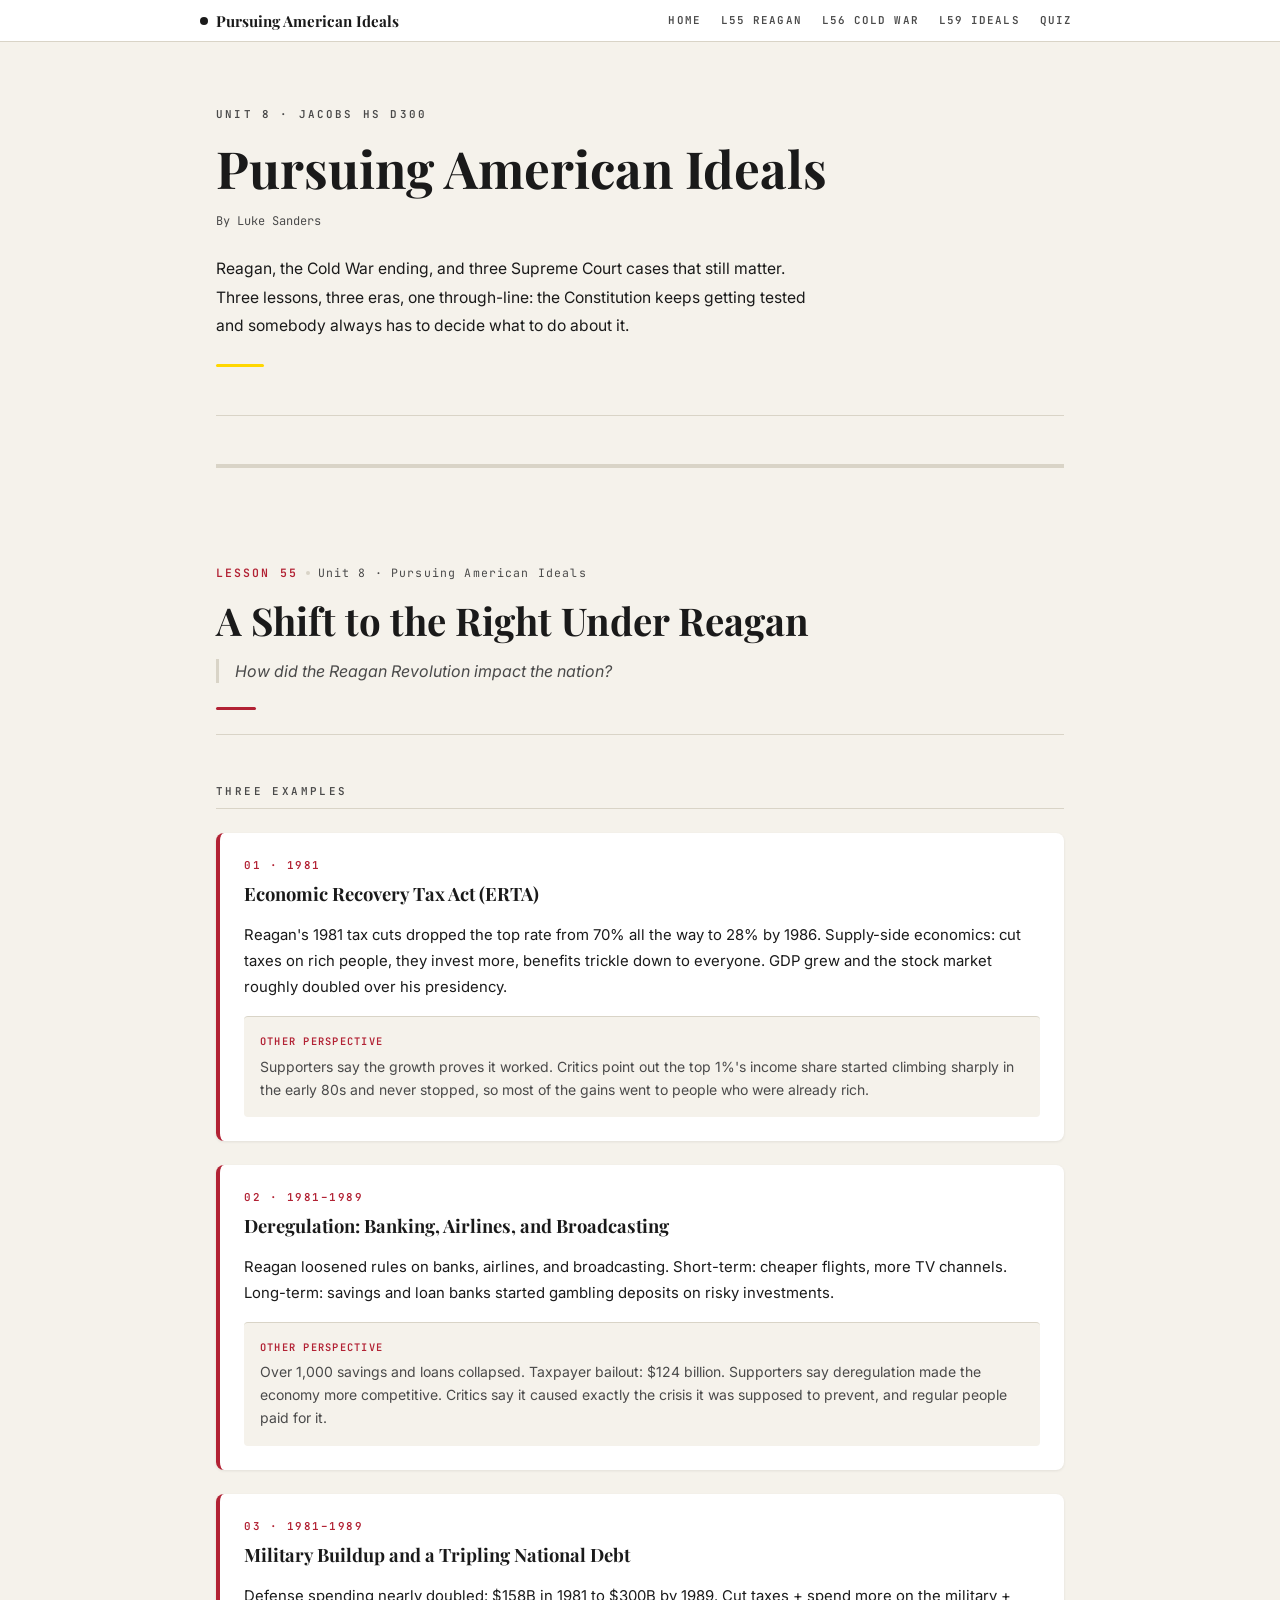
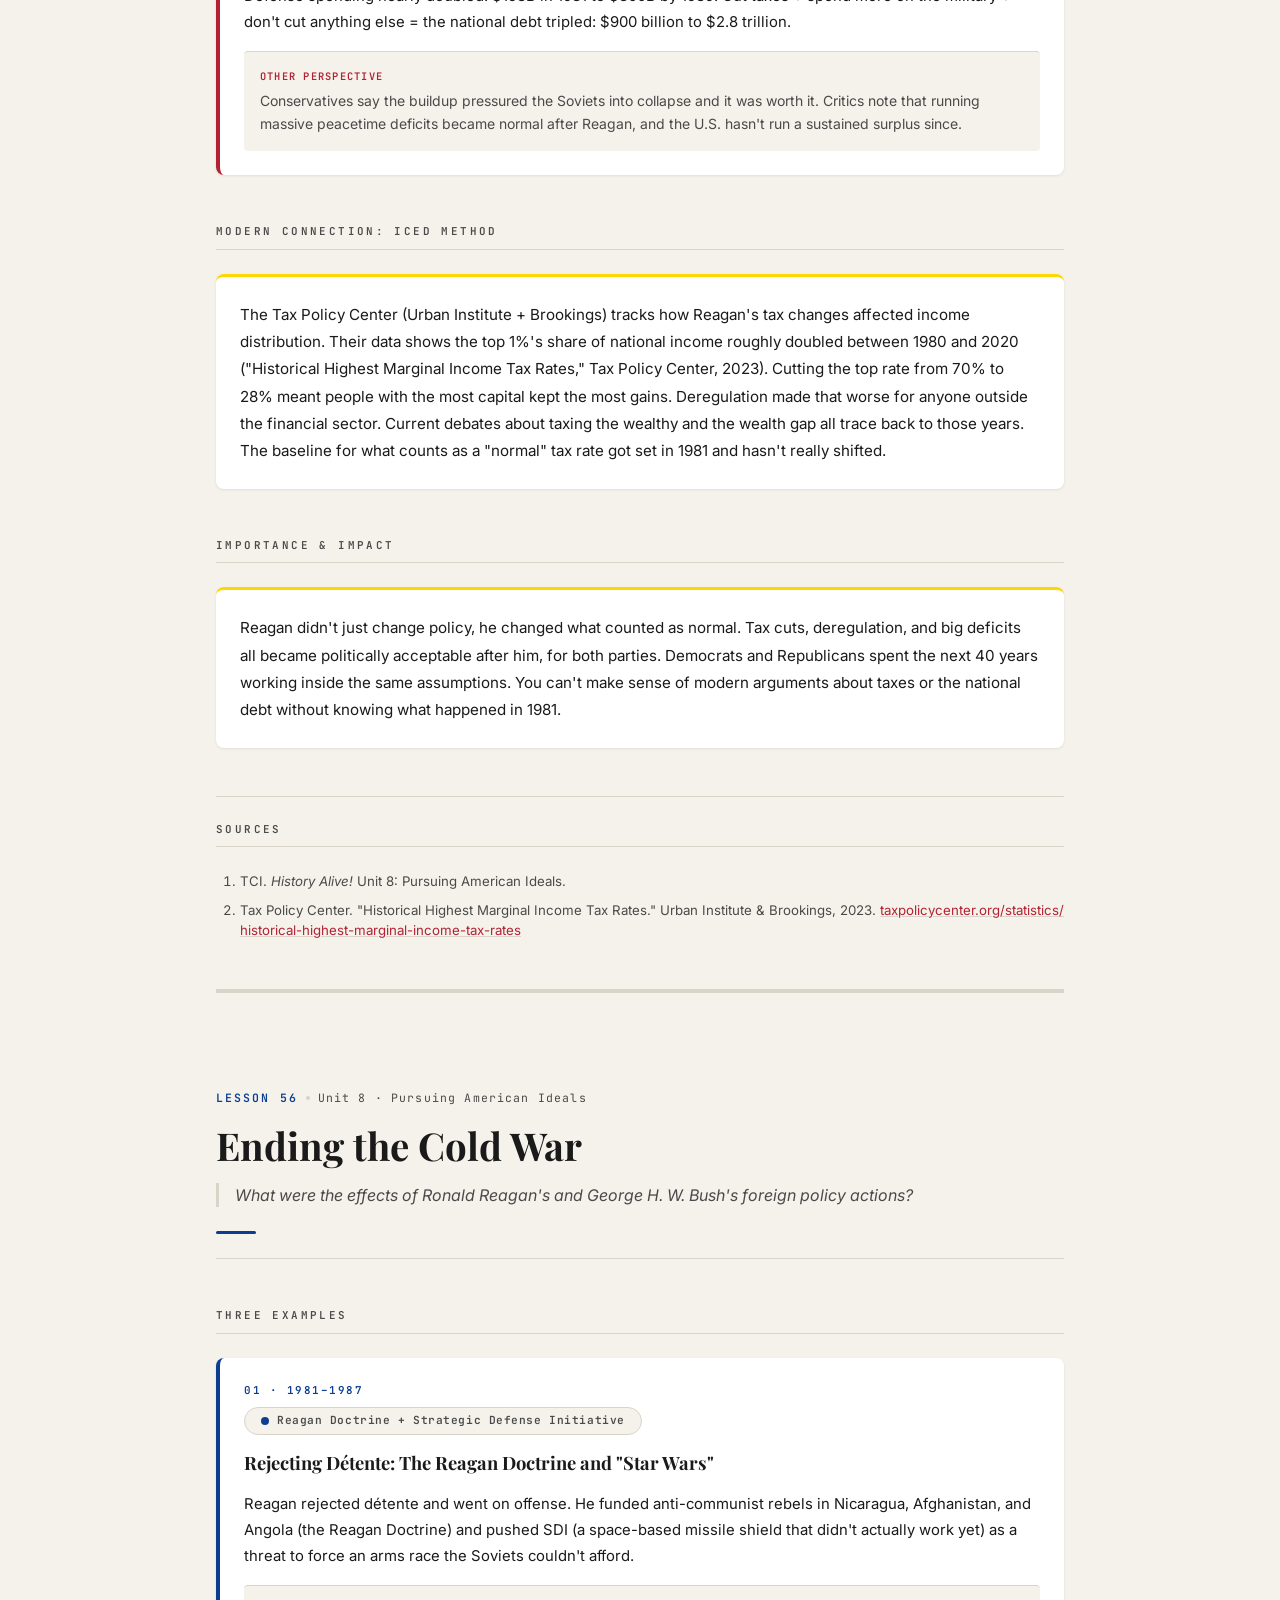
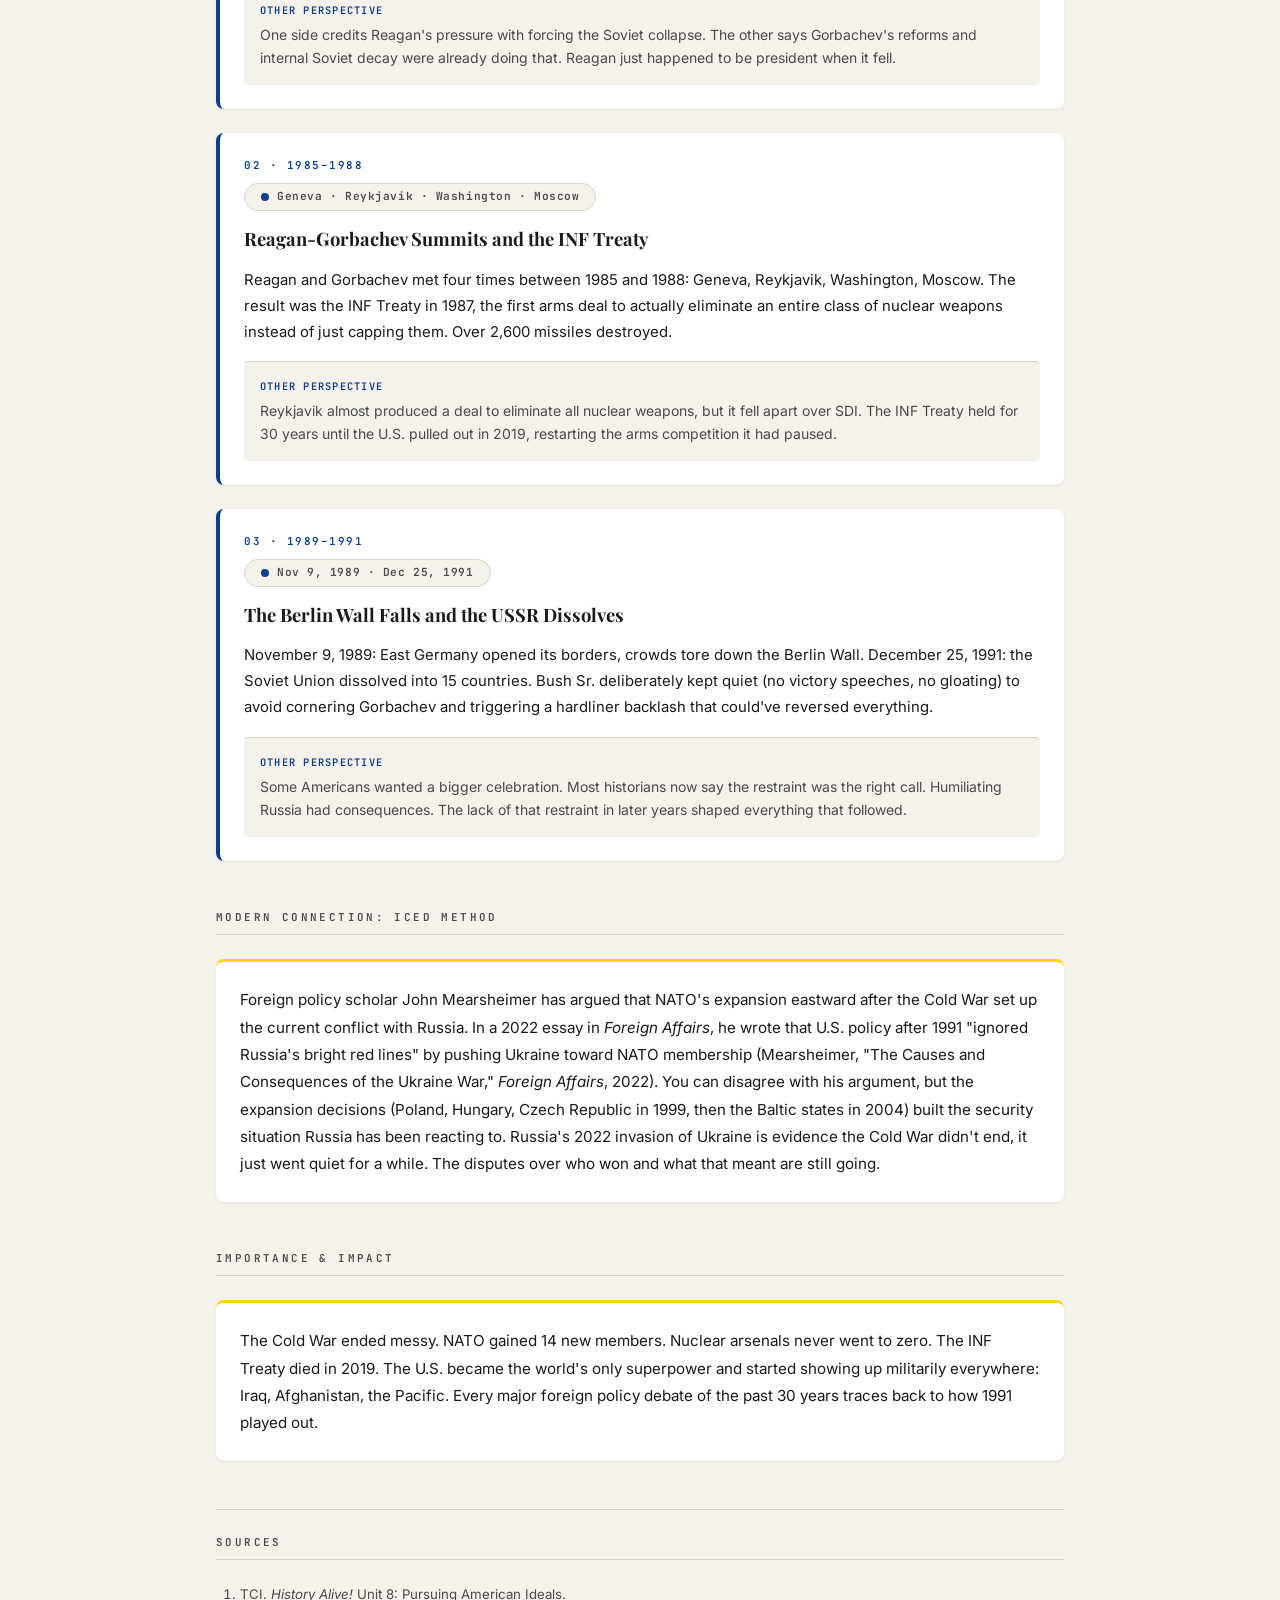
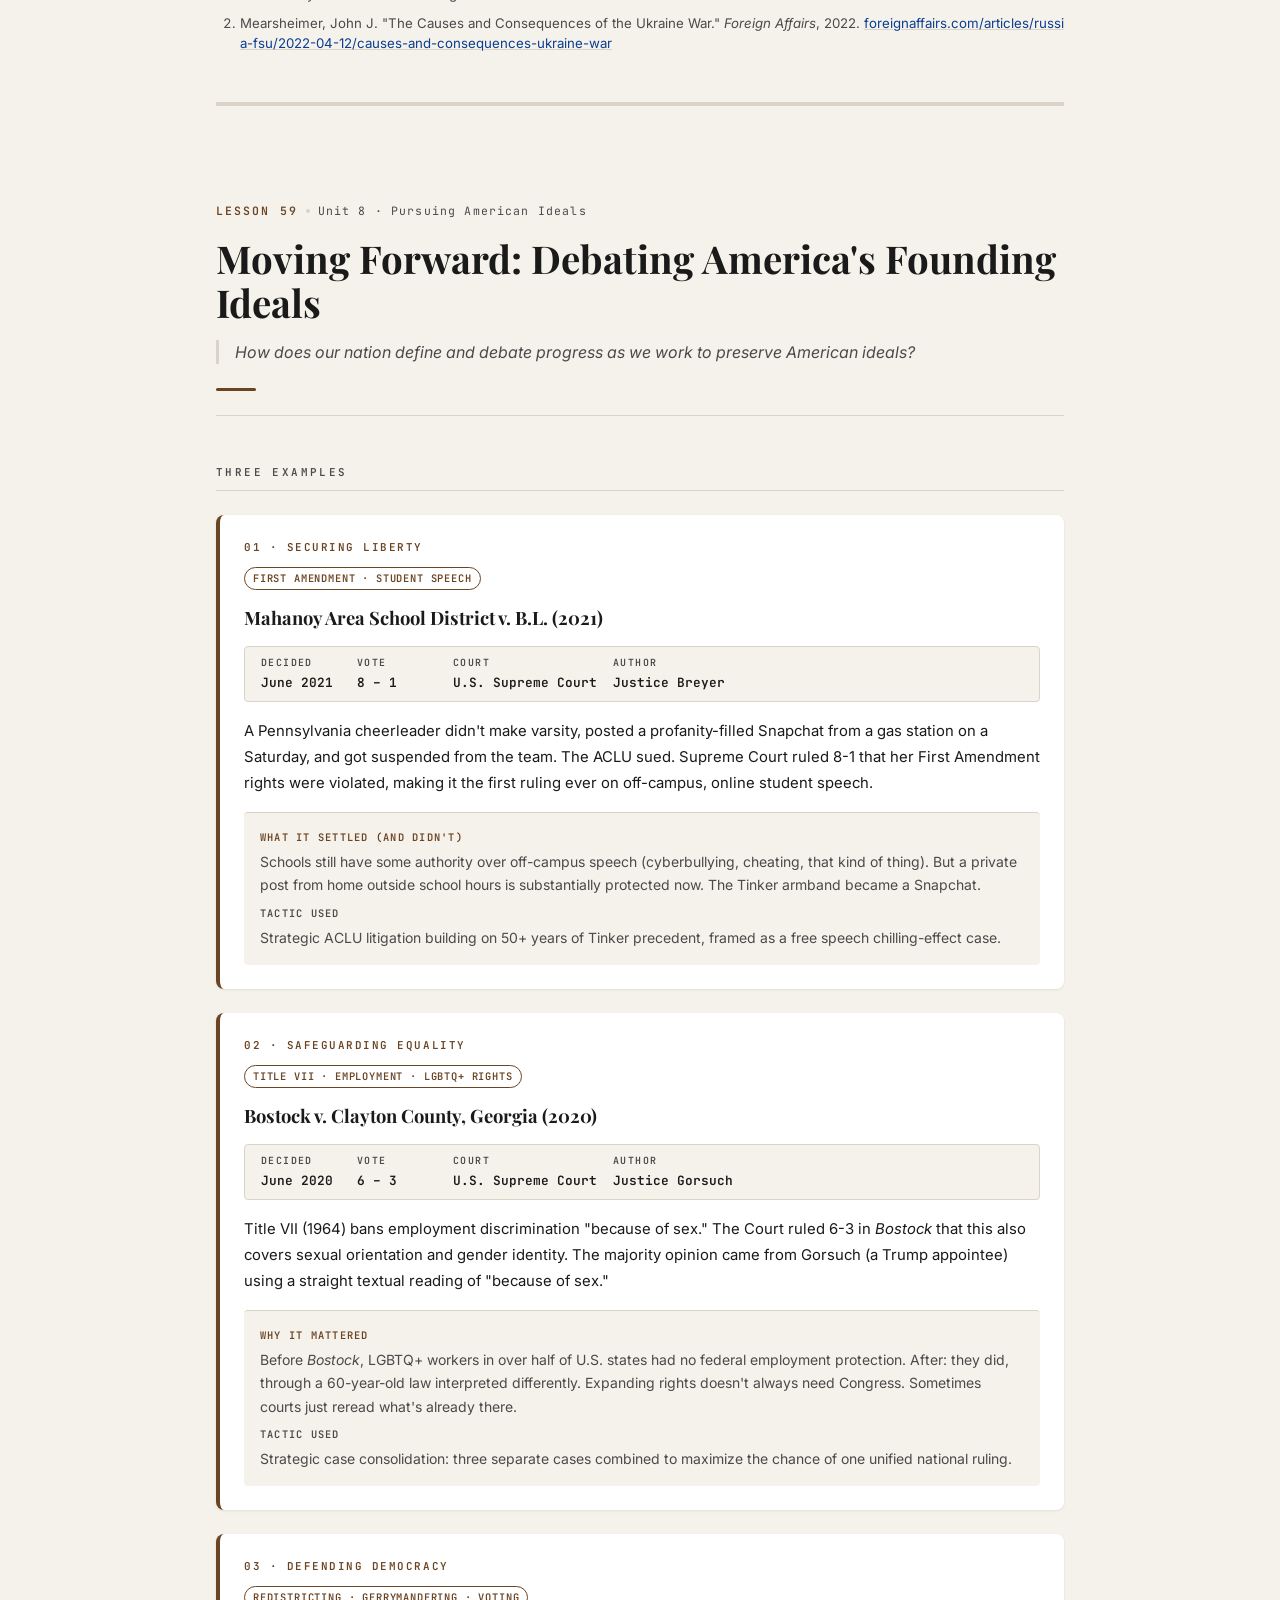
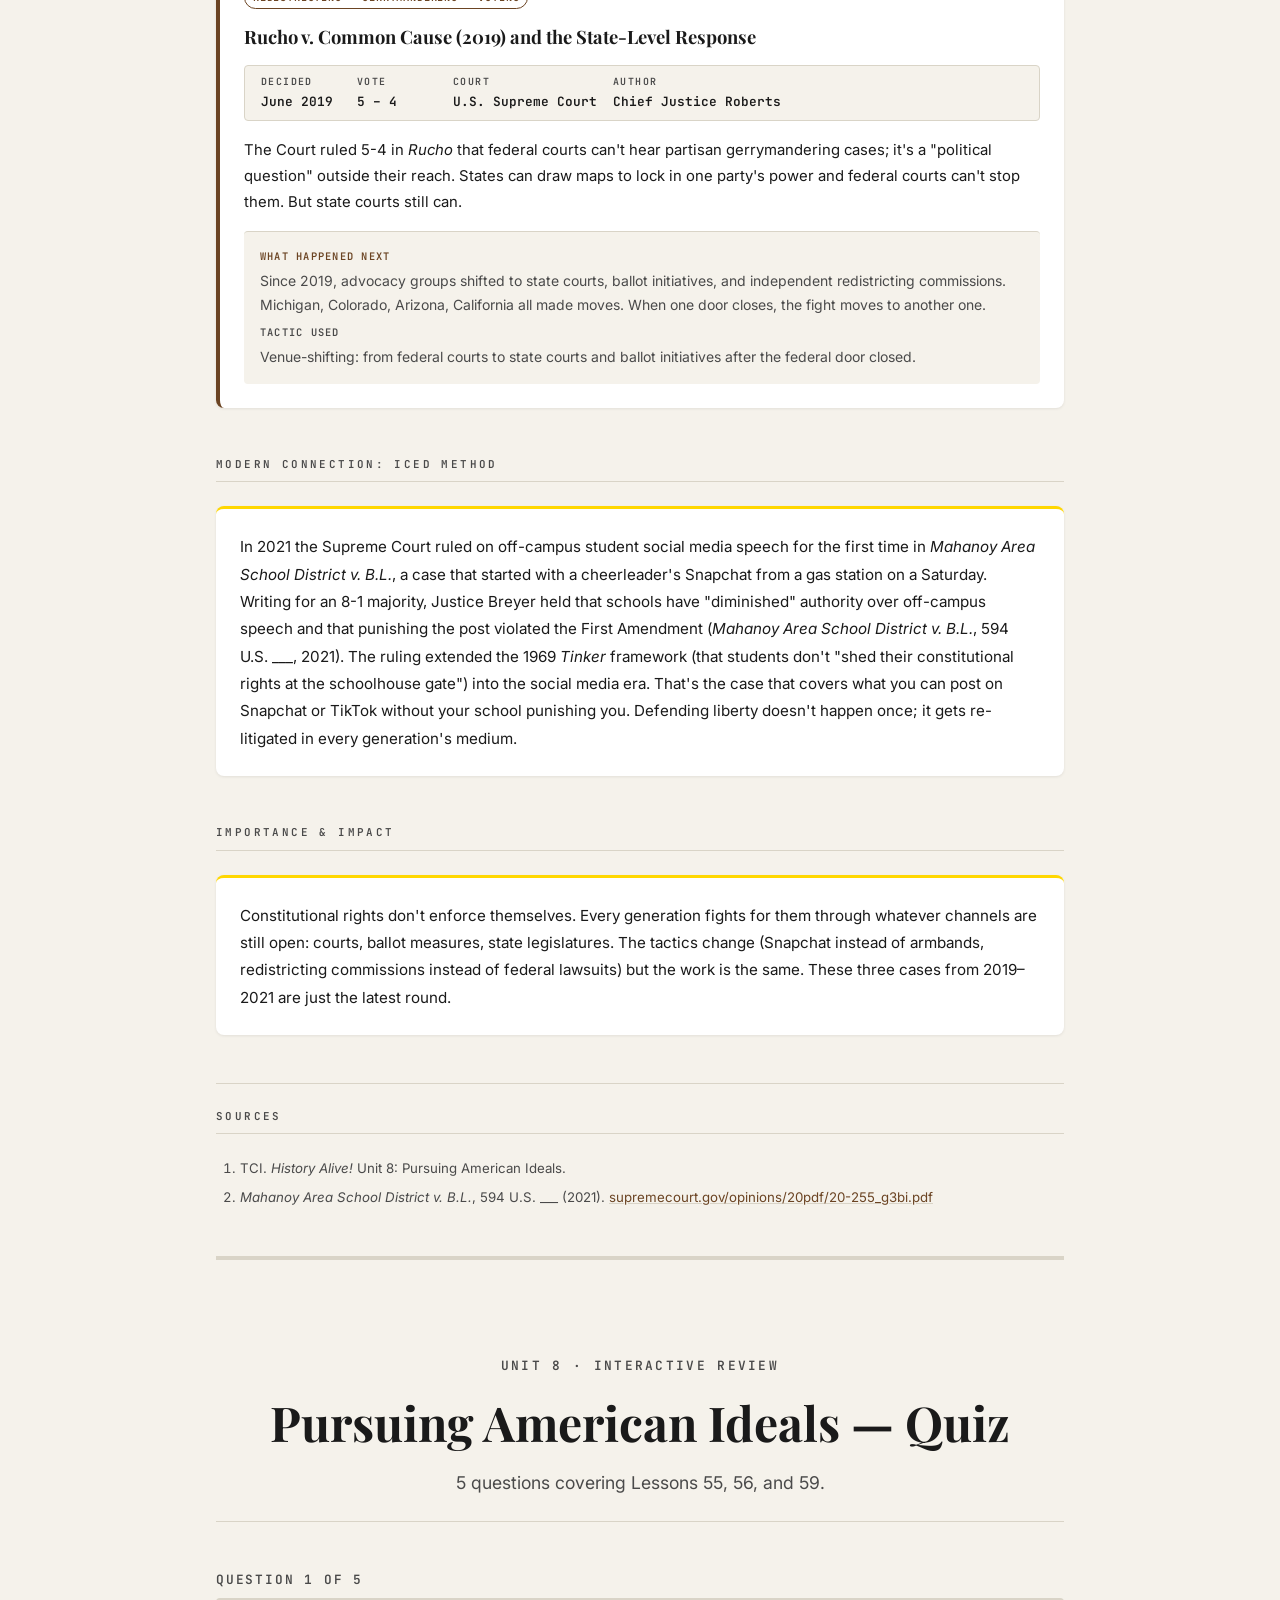
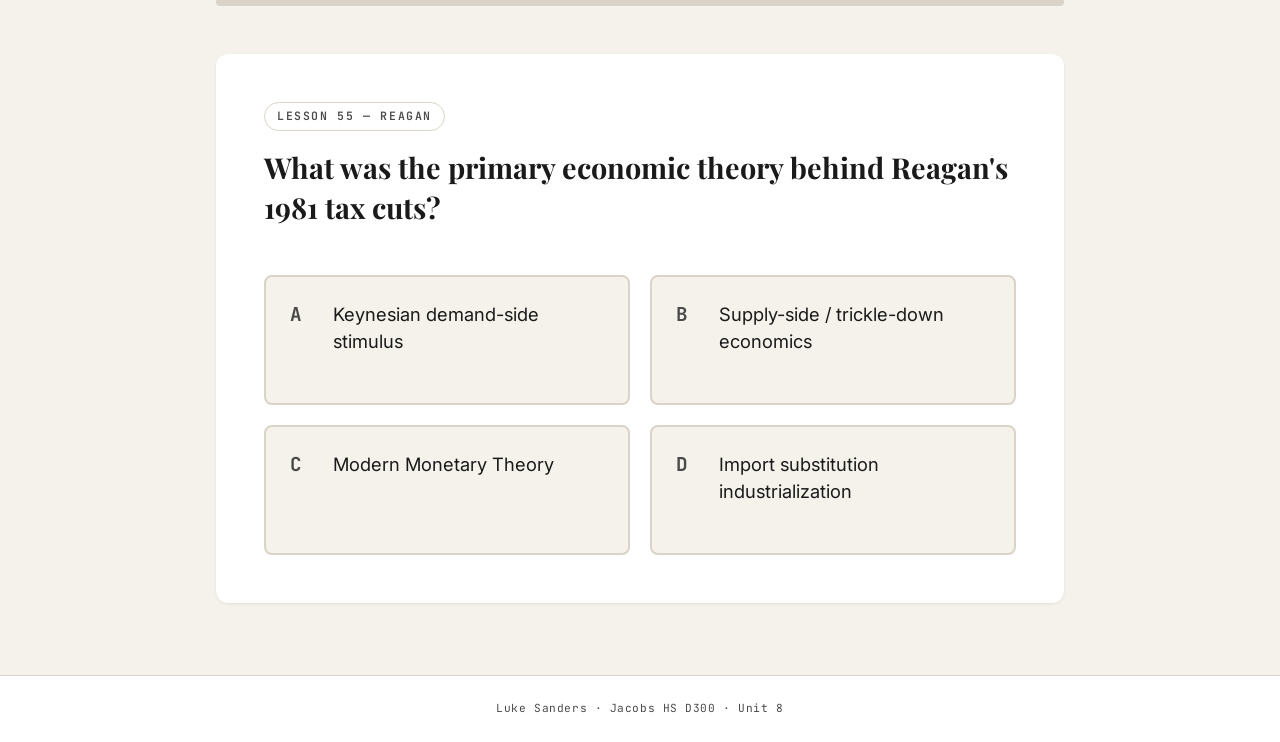
==== commit 98770e03: "Update full-site combined page with all current lesson content Single self-contained HTML with inlin" ====
--- a/full-site/index.html
+++ b/full-site/index.html
@@ -3,1144 +3,1746 @@
 <head>
   <meta charset="UTF-8">
   <meta name="viewport" content="width=device-width, initial-scale=1.0">
-  <title>Pursuing American Ideals — Unit 8 | Luke Sanders</title>
+  <title>Pursuing American Ideals — Unit 8 (Full Site) | Luke Sanders</title>
+  <meta name="description" content="All-in-one backup: Reagan, the Cold War, American Ideals Supreme Court cases, and the Unit 8 quiz — Lessons 55, 56, 59.">
   <style>
-    @import url('https://fonts.googleapis.com/css2?family=Playfair+Display:ital,wght@0,700;1,400&family=Inter:wght@400;500;600&family=JetBrains+Mono:wght@400;600&display=swap');
-
-    *, *::before, *::after { box-sizing: border-box; margin: 0; padding: 0; }
-
-    :root {
-      --bg:         #F5F2EB;
-      --surface:    #FFFFFF;
-      --ink:        #1A1A1A;
-      --ink-muted:  #4A4A4A;
-      --hairline:   #D9D4C7;
-      --highlight:  #FFD700;
-      --font-serif: 'Playfair Display', Georgia, 'Times New Roman', serif;
-      --font-sans:  'Inter', -apple-system, 'Segoe UI', sans-serif;
-      --font-mono:  'JetBrains Mono', 'Courier New', monospace;
-      --sp-xs: 4px; --sp-sm: 8px; --sp-md: 16px; --sp-lg: 24px; --sp-xl: 48px;
-      --r-sm: 4px; --r-md: 8px; --r-lg: 12px;
-      --shadow-card: 0 1px 3px rgba(0,0,0,0.08);
-      --max-w: 720px;
-    }
-
-    /* Per-lesson accent via data-lesson attribute */
-    [data-lesson="55"] { --accent: #B22234; }
-    [data-lesson="56"] { --accent: #0B3D91; }
-    [data-lesson="59"] { --accent: #6B4423; }
-
-    /* === NAV === */
-    .site-nav {
-      position: sticky;
-      top: 0;
-      z-index: 100;
-      background: var(--surface);
-      border-bottom: 1px solid var(--hairline);
-      padding: var(--sp-sm) var(--sp-md);
-      display: flex;
-      gap: var(--sp-md);
-      flex-wrap: wrap;
-      align-items: center;
-    }
-
-    .site-nav a {
-      font-family: var(--font-mono);
-      font-size: 0.68rem;
-      font-weight: 600;
-      letter-spacing: 0.1em;
-      text-transform: uppercase;
-      color: var(--ink-muted);
-      text-decoration: none;
-      padding: var(--sp-xs) var(--sp-sm);
-      border-radius: var(--r-sm);
-      transition: color 0.2s, background 0.2s;
-    }
-
-    .site-nav a:hover { color: var(--ink); background: var(--bg); }
-
-    .nav-brand {
-      font-family: var(--font-serif) !important;
-      font-size: 0.9rem !important;
-      letter-spacing: 0 !important;
-      color: var(--ink) !important;
-      margin-right: auto;
-    }
-
-    /* === PAGE SECTIONS === */
-    body {
-      font-family: var(--font-sans);
-      background: var(--bg);
-      color: var(--ink);
-      -webkit-font-smoothing: antialiased;
-    }
-
-    .page-section {
-      padding: var(--sp-xl) var(--sp-md);
-      border-bottom: 4px solid var(--bg);
-    }
-
-    .page-section-inner {
-      max-width: var(--max-w);
-      margin: 0 auto;
-    }
-
-    /* === HOME HERO === */
-    .site-hero-full {
-      background: var(--surface);
-      padding: var(--sp-xl) var(--sp-md);
-      border-bottom: 1px solid var(--hairline);
-    }
-
-    .site-hero-inner {
-      max-width: var(--max-w);
-      margin: 0 auto;
-    }
-
-    .site-label {
-      font-family: var(--font-mono);
-      font-size: 0.68rem;
-      font-weight: 600;
-      letter-spacing: 0.2em;
-      text-transform: uppercase;
-      color: var(--ink-muted);
-      display: block;
-      margin-bottom: var(--sp-md);
-    }
-
-    .site-title {
-      font-family: var(--font-serif);
-      font-size: clamp(2rem, 5vw, 3.2rem);
-      font-weight: 700;
-      line-height: 1.1;
-      color: var(--ink);
-      margin-bottom: var(--sp-md);
-    }
-
-    .site-title span {
-      display: block;
-      font-style: italic;
-      font-weight: 400;
-      font-size: 0.58em;
-      color: var(--ink-muted);
-      margin-bottom: var(--sp-sm);
-    }
-
-    .site-byline {
-      font-family: var(--font-mono);
-      font-size: 0.75rem;
-      color: var(--ink-muted);
-      margin-bottom: var(--sp-lg);
-    }
-
-    .site-intro {
-      font-size: 0.98rem;
-      line-height: 1.8;
-      color: var(--ink);
-      max-width: 600px;
-      margin-bottom: var(--sp-lg);
-    }
-
-    .highlight-bar {
-      width: 48px;
-      height: 3px;
-      background: var(--highlight);
-      border-radius: 2px;
-    }
-
-    /* === LESSON NAV CARDS (home) === */
-    .lesson-cards-grid {
-      display: flex;
-      flex-direction: column;
-      gap: var(--sp-md);
-      margin-top: var(--sp-xl);
-    }
-
-    .lesson-nav-card {
-      background: var(--surface);
-      border-left: 5px solid var(--accent);
-      border-radius: var(--r-md);
-      box-shadow: var(--shadow-card);
-      padding: var(--sp-md) var(--sp-lg);
-      text-decoration: none;
-      display: block;
-      transition: box-shadow 0.2s, transform 0.2s;
-    }
-
-    .lesson-nav-card:hover {
-      box-shadow: 0 4px 12px rgba(0,0,0,0.1);
-      transform: translateY(-1px);
-    }
-
-    .lnc-num {
-      font-family: var(--font-mono);
-      font-size: 0.65rem;
-      font-weight: 600;
-      letter-spacing: 0.14em;
-      text-transform: uppercase;
-      color: var(--accent);
-      display: block;
-      margin-bottom: var(--sp-xs);
-    }
-
-    .lnc-title {
-      font-family: var(--font-serif);
-      font-size: 1.1rem;
-      font-weight: 700;
-      color: var(--ink);
-      margin-bottom: var(--sp-xs);
-    }
-
-    .lnc-q {
-      font-size: 0.83rem;
-      color: var(--ink-muted);
-      font-style: italic;
-    }
-
-    /* === WIDGET HERO === */
-    .widget-hero {
-      padding: var(--sp-xl) 0 var(--sp-lg);
-      border-bottom: 1px solid var(--hairline);
-      margin-bottom: var(--sp-xl);
-    }
-
-    .hero-flag {
-      display: flex;
-      gap: var(--sp-sm);
-      align-items: center;
-      margin-bottom: var(--sp-md);
-    }
-
-    .hero-eyebrow {
-      font-family: var(--font-mono);
-      font-size: 0.72rem;
-      font-weight: 600;
-      letter-spacing: 0.18em;
-      text-transform: uppercase;
-      color: var(--accent);
-    }
-
-    .hero-dot {
-      width: 4px; height: 4px;
-      border-radius: 50%;
-      background: var(--hairline);
-    }
-
-    .hero-unit {
-      font-family: var(--font-mono);
-      font-size: 0.72rem;
-      letter-spacing: 0.1em;
-      color: var(--ink-muted);
-    }
-
-    .hero-title {
-      font-family: var(--font-serif);
-      font-size: clamp(1.6rem, 4vw, 2.4rem);
-      font-weight: 700;
-      line-height: 1.15;
-      color: var(--ink);
-      margin-bottom: var(--sp-md);
-    }
-
-    .hero-question {
-      font-size: 1rem;
-      color: var(--ink-muted);
-      font-style: italic;
-      margin-bottom: var(--sp-lg);
-      padding-left: var(--sp-md);
-      border-left: 3px solid var(--hairline);
-      line-height: 1.5;
-    }
-
-    .hero-accent-bar {
-      width: 40px; height: 3px;
-      background: var(--accent);
-      border-radius: 2px;
-    }
-
-    /* === SHARED WIDGET COMPONENTS === */
-    .widget-section { margin-bottom: var(--sp-xl); }
-
-    .section-label {
-      font-family: var(--font-mono);
-      font-size: 0.68rem;
-      font-weight: 600;
-      letter-spacing: 0.22em;
-      text-transform: uppercase;
-      color: var(--ink-muted);
-      margin-bottom: var(--sp-lg);
-      padding-bottom: var(--sp-sm);
-      border-bottom: 1px solid var(--hairline);
-      display: block;
-    }
-
-    .card {
-      background: var(--surface);
-      border-left: 4px solid var(--accent);
-      border-radius: var(--r-md);
-      box-shadow: var(--shadow-card);
-      padding: var(--sp-lg);
-      margin-bottom: var(--sp-lg);
-    }
-
-    .card-eyebrow {
-      font-family: var(--font-mono);
-      font-size: 0.68rem;
-      font-weight: 600;
-      letter-spacing: 0.14em;
-      color: var(--accent);
-      text-transform: uppercase;
-      margin-bottom: var(--sp-sm);
-    }
-
-    .card-title {
-      font-family: var(--font-serif);
-      font-size: 1.15rem;
-      font-weight: 700;
-      color: var(--ink);
-      margin-bottom: var(--sp-md);
-      line-height: 1.3;
-    }
-
-    .card-body {
-      font-size: 0.93rem;
-      color: var(--ink);
-      margin-bottom: var(--sp-md);
-      line-height: 1.75;
-    }
-
-    .card-pov {
-      font-size: 0.875rem;
-      color: var(--ink-muted);
-      line-height: 1.65;
-      padding: var(--sp-md);
-      background: var(--bg);
-      border-radius: var(--r-sm);
-      border-top: 1px solid var(--hairline);
-      margin-top: var(--sp-md);
-    }
-
-    .pov-label, .tactic-label {
-      font-family: var(--font-mono);
-      font-size: 0.65rem;
-      font-weight: 600;
-      letter-spacing: 0.12em;
-      text-transform: uppercase;
-      color: var(--accent);
-      display: block;
-      margin-bottom: var(--sp-xs);
-    }
-
-    .tactic-label { color: var(--ink-muted); margin-top: var(--sp-sm); }
-
-    /* L56 timeline badge */
-    .timeline-badge {
-      display: inline-flex;
-      align-items: center;
-      gap: var(--sp-sm);
-      background: var(--bg);
-      border: 1px solid var(--hairline);
-      border-radius: 20px;
-      padding: var(--sp-xs) var(--sp-md);
-      margin-bottom: var(--sp-md);
-    }
-
-    .timeline-badge-dot {
-      width: 8px; height: 8px;
-      border-radius: 50%;
-      background: var(--accent);
-    }
-
-    .timeline-badge-text {
-      font-family: var(--font-mono);
-      font-size: 0.7rem;
-      font-weight: 600;
-      color: var(--ink-muted);
-    }
-
-    /* L59 case snapshot */
-    .case-snapshot {
-      display: flex;
-      flex-wrap: wrap;
-      gap: var(--sp-md);
-      margin-bottom: var(--sp-md);
-      padding: var(--sp-sm) var(--sp-md);
-      background: var(--bg);
-      border-radius: var(--r-sm);
-      border: 1px solid var(--hairline);
-    }
-
-    .case-snapshot .snap-item { display: flex; flex-direction: column; min-width: 80px; }
-
-    .case-snapshot dt {
-      font-family: var(--font-mono);
-      font-size: 0.62rem;
-      font-weight: 600;
-      letter-spacing: 0.14em;
-      text-transform: uppercase;
-      color: var(--ink-muted);
-      margin-bottom: 2px;
-    }
-
-    .case-snapshot dd {
-      font-family: var(--font-mono);
-      font-size: 0.8rem;
-      font-weight: 600;
-      color: var(--ink);
-    }
-
-    .ideal-tag {
-      display: inline-flex;
-      align-items: center;
-      padding: 2px var(--sp-sm);
-      border: 1px solid var(--accent);
-      border-radius: 12px;
-      font-family: var(--font-mono);
-      font-size: 0.65rem;
-      font-weight: 600;
-      letter-spacing: 0.08em;
-      text-transform: uppercase;
-      color: var(--accent);
-      margin-bottom: var(--sp-md);
-    }
-
-    /* ICED */
-    .iced-block {
-      background: var(--surface);
-      border-radius: var(--r-md);
-      box-shadow: var(--shadow-card);
-      overflow: hidden;
-    }
-
-    .iced-part {
-      display: flex;
-      gap: var(--sp-md);
-      padding: var(--sp-md) var(--sp-lg);
-      border-bottom: 1px solid var(--hairline);
-      align-items: flex-start;
-    }
-
-    .iced-part:last-child { border-bottom: none; }
-
-    .iced-label {
-      font-family: var(--font-mono);
-      font-size: 0.75rem;
-      font-weight: 600;
-      color: var(--surface);
-      background: var(--accent);
-      min-width: 26px;
-      height: 26px;
-      display: flex;
-      align-items: center;
-      justify-content: center;
-      border-radius: var(--r-sm);
-      flex-shrink: 0;
-      margin-top: 1px;
-    }
-
-    .iced-text {
-      font-size: 0.93rem;
-      line-height: 1.75;
-      color: var(--ink);
-    }
-
-    /* Impact */
-    .impact-block {
-      background: var(--surface);
-      border-radius: var(--r-md);
-      box-shadow: var(--shadow-card);
-      padding: var(--sp-lg);
-      border-top: 3px solid var(--highlight);
-    }
-
-    .impact-block p {
-      font-size: 0.95rem;
-      line-height: 1.8;
-      color: var(--ink);
-    }
-
-    /* Sources */
-    .sources-block {
-      padding-top: var(--sp-lg);
-      border-top: 1px solid var(--hairline);
-      margin-top: var(--sp-xl);
-    }
-
-    .sources-list {
-      padding-left: var(--sp-lg);
-      list-style: decimal;
-    }
-
-    .sources-list li {
-      font-size: 0.83rem;
-      color: var(--ink-muted);
-      margin-bottom: var(--sp-sm);
-      line-height: 1.55;
-    }
-
-    .sources-list a {
-      color: var(--accent);
-      text-decoration: underline;
-      text-decoration-color: var(--hairline);
-      word-break: break-all;
-    }
-
-    .sources-list a:hover { text-decoration-color: var(--accent); }
-
-    /* === QUIZ (embedded) === */
-    .quiz-section {
-      background: var(--surface);
-      border-radius: var(--r-lg);
-      padding: var(--sp-xl) var(--sp-lg);
-      box-shadow: var(--shadow-card);
-    }
-
-    /* Reuse quiz styles — quiz renders from JS into #quiz-root */
-    .q-prog-label {
-      font-family: var(--font-mono);
-      font-size: 0.68rem;
-      font-weight: 600;
-      letter-spacing: 0.12em;
-      color: var(--ink-muted);
-      text-transform: uppercase;
-      margin-bottom: var(--sp-sm);
-    }
-
-    .q-progress-wrap {
-      background: var(--hairline);
-      border-radius: 4px;
-      height: 4px;
-      margin-bottom: var(--sp-xl);
-      overflow: hidden;
-    }
-
-    .q-progress-fill {
-      height: 100%;
-      background: var(--ink);
-      border-radius: 4px;
-      transition: width 0.4s ease;
-    }
-
-    .q-card {
-      background: var(--bg);
-      border-radius: var(--r-md);
-      padding: var(--sp-xl) var(--sp-md) var(--sp-md);
-      margin-bottom: var(--sp-md);
-    }
-
-    .q-tag {
-      font-family: var(--font-mono);
-      font-size: 0.65rem;
-      font-weight: 600;
-      letter-spacing: 0.14em;
-      text-transform: uppercase;
-      display: inline-block;
-      padding: 2px var(--sp-sm);
-      border-radius: 10px;
-      margin-bottom: var(--sp-md);
-      border: 1px solid var(--hairline);
-      color: var(--ink-muted);
-    }
-
-    .q-text {
-      font-family: var(--font-serif);
-      font-size: 1.1rem;
-      font-weight: 700;
-      line-height: 1.4;
-      color: var(--ink);
-      margin-bottom: var(--sp-lg);
-    }
-
-    .q-options { display: flex; flex-direction: column; gap: var(--sp-sm); }
-
-    .q-opt {
-      width: 100%;
-      text-align: left;
-      background: var(--surface);
-      border: 1.5px solid var(--hairline);
-      border-radius: var(--r-md);
-      padding: var(--sp-md) var(--sp-lg);
-      font-family: var(--font-sans);
-      font-size: 0.92rem;
-      color: var(--ink);
-      cursor: pointer;
-      transition: border-color 0.2s, background 0.2s;
-      display: flex;
-      align-items: center;
-      gap: var(--sp-md);
-      line-height: 1.4;
-    }
-
-    .q-opt:hover:not(:disabled) { border-color: var(--ink); }
-    .q-opt:focus-visible { outline: 2px solid var(--ink); outline-offset: 2px; }
-
-    .q-letter {
-      font-family: var(--font-mono);
-      font-size: 0.72rem;
-      font-weight: 600;
-      width: 22px; height: 22px;
-      border-radius: 50%;
-      background: var(--hairline);
-      color: var(--ink-muted);
-      display: flex;
-      align-items: center;
-      justify-content: center;
-      flex-shrink: 0;
-    }
-
-    .q-opt.correct { background: #EBF5EF; border-color: #1A6B3C; color: #1A6B3C; }
-    .q-opt.correct .q-letter { background: #1A6B3C; color: #fff; }
-    .q-opt.wrong   { background: #FAEAEA; border-color: #9B2020; color: #9B2020; }
-    .q-opt.wrong   .q-letter { background: #9B2020; color: #fff; }
-    .q-opt:disabled { cursor: default; }
-
-    .q-explanation {
-      display: none;
-      margin-top: var(--sp-md);
-      padding: var(--sp-md);
-      background: var(--surface);
-      border-radius: var(--r-sm);
-      border-left: 3px solid var(--hairline);
-    }
-
-    .q-explanation.show { display: block; }
-
-    .q-exp-label {
-      font-family: var(--font-mono);
-      font-size: 0.65rem;
-      font-weight: 600;
-      letter-spacing: 0.14em;
-      text-transform: uppercase;
-      color: var(--ink-muted);
-      display: block;
-      margin-bottom: var(--sp-xs);
-    }
-
-    .q-exp-text { font-size: 0.88rem; line-height: 1.65; color: var(--ink); }
-
-    .q-next {
-      display: none;
-      width: 100%;
-      padding: var(--sp-md);
-      background: var(--ink);
-      color: #fff;
-      border: none;
-      border-radius: var(--r-md);
-      font-family: var(--font-mono);
-      font-size: 0.8rem;
-      font-weight: 600;
-      letter-spacing: 0.1em;
-      text-transform: uppercase;
-      cursor: pointer;
-      transition: opacity 0.2s;
-    }
-
-    .q-next:hover { opacity: 0.85; }
-    .q-next.show { display: block; }
-
-    .q-score {
-      display: none;
-      text-align: center;
-      padding: var(--sp-lg) 0;
-    }
-
-    .q-score.show { display: block; }
-
-    .q-score-num {
-      font-family: var(--font-serif);
-      font-size: 3.5rem;
-      font-weight: 700;
-      color: var(--ink);
-      line-height: 1;
-    }
-
-    .q-score-lbl {
-      font-family: var(--font-mono);
-      font-size: 0.72rem;
-      letter-spacing: 0.18em;
-      text-transform: uppercase;
-      color: var(--ink-muted);
-      display: block;
-      margin: var(--sp-sm) 0 var(--sp-md);
-    }
-
-    .q-score-msg { font-size: 0.95rem; color: var(--ink); line-height: 1.7; margin-bottom: var(--sp-lg); }
-
-    .q-retry {
-      padding: var(--sp-md) var(--sp-xl);
-      background: var(--ink);
-      color: #fff;
-      border: none;
-      border-radius: var(--r-md);
-      font-family: var(--font-mono);
-      font-size: 0.8rem;
-      font-weight: 600;
-      letter-spacing: 0.1em;
-      text-transform: uppercase;
-      cursor: pointer;
-      transition: opacity 0.2s;
-    }
-
-    .q-retry:hover { opacity: 0.85; }
-
-    /* === FADE-IN === */
-    .fade-in {
-      opacity: 0;
-      transform: translateY(18px);
-      transition: opacity 0.4s ease, transform 0.4s ease;
-    }
-
-    .fade-in.visible { opacity: 1; transform: translateY(0); }
+/* =========================================================================
+   Pursuing American Ideals — Unit 8
+   Shared stylesheet (inlined — all-in-one offline backup)
+   ========================================================================= */
+
+@import url('https://fonts.googleapis.com/css2?family=Playfair+Display:ital,wght@0,700;1,400&family=Inter:wght@400;500;600&family=JetBrains+Mono:wght@400;600&display=swap');
+
+*, *::before, *::after { box-sizing: border-box; margin: 0; padding: 0; }
+
+:root {
+  /* Palette */
+  --bg:         #F5F2EB;
+  --surface:    #FFFFFF;
+  --ink:        #1A1A1A;
+  --ink-muted:  #4A4A4A;
+  --hairline:   #D9D4C7;
+  --highlight:  #FFD700;
+
+  /* Lesson accents */
+  --accent-55:  #B22234;
+  --accent-56:  #0B3D91;
+  --accent-59:  #6B4423;
+  --accent:     #1A1A1A; /* default; pages override via [data-lesson] */
+
+  /* Fonts */
+  --font-serif: 'Playfair Display', Georgia, 'Times New Roman', serif;
+  --font-sans:  'Inter', -apple-system, 'Segoe UI', sans-serif;
+  --font-mono:  'JetBrains Mono', 'Courier New', monospace;
+
+  /* Spacing */
+  --sp-xs: 4px; --sp-sm: 8px; --sp-md: 16px; --sp-lg: 24px; --sp-xl: 48px;
+
+  /* Radius + shadow */
+  --r-sm: 4px; --r-md: 8px; --r-lg: 12px;
+  --shadow-card: 0 1px 3px rgba(0,0,0,0.08);
+  --shadow-lift: 0 4px 12px rgba(0,0,0,0.10);
+
+  /* Layout */
+  --max-w: 720px;
+  --max-w-wide: 880px;
+}
+
+[data-lesson="55"] { --accent: var(--accent-55); }
+[data-lesson="56"] { --accent: var(--accent-56); }
+[data-lesson="59"] { --accent: var(--accent-59); }
+
+html { scroll-behavior: smooth; }
+
+body {
+  font-family: var(--font-sans);
+  background: var(--bg);
+  color: var(--ink);
+  line-height: 1.6;
+  -webkit-font-smoothing: antialiased;
+  min-height: 100vh;
+  display: flex;
+  flex-direction: column;
+}
+
+/* =========================================================================
+   SITE NAV (sticky top bar — same on every page)
+   ========================================================================= */
+.site-nav {
+  position: sticky;
+  top: 0;
+  z-index: 100;
+  background: rgba(255,255,255,0.96);
+  backdrop-filter: blur(8px);
+  -webkit-backdrop-filter: blur(8px);
+  border-bottom: 1px solid var(--hairline);
+  padding: var(--sp-sm) var(--sp-md);
+}
+
+.site-nav-inner {
+  max-width: var(--max-w-wide);
+  margin: 0 auto;
+  display: flex;
+  gap: var(--sp-md);
+  flex-wrap: wrap;
+  align-items: center;
+}
+
+.nav-brand {
+  font-family: var(--font-serif);
+  font-size: 0.95rem;
+  font-weight: 700;
+  color: var(--ink);
+  text-decoration: none;
+  margin-right: auto;
+  display: flex;
+  align-items: center;
+  gap: var(--sp-sm);
+}
+
+.nav-brand-dot {
+  width: 8px;
+  height: 8px;
+  border-radius: 50%;
+  background: var(--accent);
+  flex-shrink: 0;
+}
+
+.nav-links {
+  display: flex;
+  gap: var(--sp-xs);
+  flex-wrap: wrap;
+}
+
+.nav-link {
+  font-family: var(--font-mono);
+  font-size: 0.68rem;
+  font-weight: 600;
+  letter-spacing: 0.1em;
+  text-transform: uppercase;
+  color: var(--ink-muted);
+  text-decoration: none;
+  padding: var(--sp-xs) var(--sp-sm);
+  border-radius: var(--r-sm);
+  transition: color 0.2s, background 0.2s;
+}
+
+.nav-link:hover { color: var(--ink); background: var(--bg); }
+
+.nav-link.active {
+  color: var(--accent);
+  background: var(--bg);
+}
+
+/* =========================================================================
+   PAGE LAYOUT
+   ========================================================================= */
+main {
+  flex: 1;
+  max-width: var(--max-w);
+  margin: 0 auto;
+  padding: var(--sp-md) var(--sp-md) var(--sp-xl);
+  width: 100%;
+}
+
+main.wide {
+  max-width: var(--max-w-wide);
+}
+
+main.quiz-layout {
+  max-width: 1100px;
+}
+
+/* =========================================================================
+   HOME PAGE — site hero
+   ========================================================================= */
+.site-hero {
+  padding: var(--sp-xl) 0;
+  border-bottom: 1px solid var(--hairline);
+  margin-bottom: var(--sp-xl);
+}
+
+.site-label {
+  font-family: var(--font-mono);
+  font-size: 0.68rem;
+  font-weight: 600;
+  letter-spacing: 0.2em;
+  text-transform: uppercase;
+  color: var(--ink-muted);
+  display: block;
+  margin-bottom: var(--sp-md);
+}
+
+.site-title {
+  font-family: var(--font-serif);
+  font-size: clamp(2rem, 5vw, 3.2rem);
+  font-weight: 700;
+  line-height: 1.1;
+  color: var(--ink);
+  margin-bottom: var(--sp-md);
+}
+
+.site-title-prefix {
+  display: block;
+  font-style: italic;
+  font-weight: 400;
+  font-size: 0.58em;
+  color: var(--ink-muted);
+  margin-bottom: var(--sp-sm);
+}
+
+.site-byline {
+  font-family: var(--font-mono);
+  font-size: 0.75rem;
+  color: var(--ink-muted);
+  margin-bottom: var(--sp-lg);
+}
+
+.site-intro {
+  font-size: 0.98rem;
+  line-height: 1.8;
+  color: var(--ink);
+  max-width: 600px;
+  margin-bottom: var(--sp-lg);
+}
+
+.highlight-bar {
+  width: 48px;
+  height: 3px;
+  background: var(--highlight);
+  border-radius: 2px;
+}
+
+/* Quick facts row */
+.quick-facts {
+  display: flex;
+  flex-wrap: wrap;
+  gap: var(--sp-md);
+  margin-bottom: var(--sp-xl);
+  list-style: none;
+  padding: 0;
+}
+
+.fact-chip {
+  background: var(--surface);
+  border: 1px solid var(--hairline);
+  border-radius: var(--r-md);
+  padding: var(--sp-md) var(--sp-lg);
+  flex: 1;
+  min-width: 140px;
+}
+
+.fact-chip dt {
+  font-family: var(--font-mono);
+  font-size: 0.62rem;
+  font-weight: 600;
+  letter-spacing: 0.14em;
+  text-transform: uppercase;
+  color: var(--ink-muted);
+  margin-bottom: var(--sp-xs);
+}
+
+.fact-chip dd {
+  font-family: var(--font-serif);
+  font-size: 1.1rem;
+  font-weight: 700;
+  color: var(--ink);
+}
+
+/* Lesson nav cards (home) */
+.lesson-cards {
+  display: flex;
+  flex-direction: column;
+  gap: var(--sp-md);
+}
+
+.lesson-card {
+  background: var(--surface);
+  border-radius: var(--r-md);
+  box-shadow: var(--shadow-card);
+  text-decoration: none;
+  display: flex;
+  overflow: hidden;
+  transition: box-shadow 0.25s ease, transform 0.25s ease;
+}
+
+.lesson-card:hover {
+  box-shadow: var(--shadow-lift);
+  transform: translateY(-1px);
+}
+
+.lesson-card-accent {
+  width: 6px;
+  flex-shrink: 0;
+}
+
+.lesson-card-body {
+  padding: var(--sp-lg);
+  flex: 1;
+}
+
+.lesson-card-num {
+  font-family: var(--font-mono);
+  font-size: 0.68rem;
+  font-weight: 600;
+  letter-spacing: 0.14em;
+  text-transform: uppercase;
+  margin-bottom: var(--sp-sm);
+}
+
+.lesson-card-title {
+  font-family: var(--font-serif);
+  font-size: 1.15rem;
+  font-weight: 700;
+  color: var(--ink);
+  margin-bottom: var(--sp-sm);
+  line-height: 1.3;
+}
+
+.lesson-card-q {
+  font-size: 0.85rem;
+  color: var(--ink-muted);
+  font-style: italic;
+  line-height: 1.5;
+  margin-bottom: var(--sp-md);
+}
+
+.lesson-card-cta {
+  font-family: var(--font-mono);
+  font-size: 0.72rem;
+  font-weight: 600;
+  letter-spacing: 0.1em;
+  text-transform: uppercase;
+  display: inline-flex;
+  align-items: center;
+  gap: var(--sp-sm);
+}
+
+.lesson-card-cta::after { content: '→'; }
+
+.card-55 .lesson-card-accent,
+.card-55 .lesson-card-cta { color: var(--accent-55); }
+.card-55 .lesson-card-accent { background: var(--accent-55); }
+.card-55 .lesson-card-num { color: var(--accent-55); }
+
+.card-56 .lesson-card-accent { background: var(--accent-56); }
+.card-56 .lesson-card-num,
+.card-56 .lesson-card-cta { color: var(--accent-56); }
+
+.card-59 .lesson-card-accent { background: var(--accent-59); }
+.card-59 .lesson-card-num,
+.card-59 .lesson-card-cta { color: var(--accent-59); }
+
+/* Quiz CTA card on home */
+.quiz-cta {
+  display: block;
+  margin-top: var(--sp-xl);
+  padding: var(--sp-lg);
+  background: var(--ink);
+  color: var(--surface);
+  border-radius: var(--r-md);
+  text-decoration: none;
+  text-align: center;
+  transition: opacity 0.2s;
+}
+
+.quiz-cta:hover { opacity: 0.92; }
+
+.quiz-cta-label {
+  font-family: var(--font-mono);
+  font-size: 0.7rem;
+  font-weight: 600;
+  letter-spacing: 0.2em;
+  text-transform: uppercase;
+  color: var(--highlight);
+  display: block;
+  margin-bottom: var(--sp-sm);
+}
+
+.quiz-cta-title {
+  font-family: var(--font-serif);
+  font-size: 1.3rem;
+  font-weight: 700;
+  margin-bottom: var(--sp-sm);
+}
+
+.quiz-cta-sub {
+  font-size: 0.88rem;
+  color: rgba(255,255,255,0.75);
+}
+
+/* =========================================================================
+   LESSON PAGE — widget hero
+   ========================================================================= */
+.widget-hero {
+  padding: var(--sp-xl) 0 var(--sp-lg);
+  border-bottom: 1px solid var(--hairline);
+  margin-bottom: var(--sp-xl);
+}
+
+.hero-flag {
+  display: flex;
+  gap: var(--sp-sm);
+  align-items: center;
+  margin-bottom: var(--sp-md);
+}
+
+.hero-eyebrow {
+  font-family: var(--font-mono);
+  font-size: 0.72rem;
+  font-weight: 600;
+  letter-spacing: 0.18em;
+  text-transform: uppercase;
+  color: var(--accent);
+}
+
+.hero-dot {
+  width: 4px;
+  height: 4px;
+  border-radius: 50%;
+  background: var(--hairline);
+}
+
+.hero-unit {
+  font-family: var(--font-mono);
+  font-size: 0.72rem;
+  letter-spacing: 0.1em;
+  color: var(--ink-muted);
+}
+
+.hero-title {
+  font-family: var(--font-serif);
+  font-size: clamp(1.6rem, 4vw, 2.4rem);
+  font-weight: 700;
+  line-height: 1.15;
+  color: var(--ink);
+  margin-bottom: var(--sp-md);
+}
+
+.hero-question {
+  font-family: var(--font-sans);
+  font-size: 1rem;
+  color: var(--ink-muted);
+  font-style: italic;
+  margin-bottom: var(--sp-lg);
+  padding-left: var(--sp-md);
+  border-left: 3px solid var(--hairline);
+  line-height: 1.5;
+}
+
+.hero-accent-bar {
+  width: 40px;
+  height: 3px;
+  background: var(--accent);
+  border-radius: 2px;
+}
+
+/* =========================================================================
+   SECTIONS
+   ========================================================================= */
+.widget-section { margin-bottom: var(--sp-xl); }
+
+.section-label {
+  font-family: var(--font-mono);
+  font-size: 0.68rem;
+  font-weight: 600;
+  letter-spacing: 0.22em;
+  text-transform: uppercase;
+  color: var(--ink-muted);
+  margin-bottom: var(--sp-lg);
+  padding-bottom: var(--sp-sm);
+  border-bottom: 1px solid var(--hairline);
+  display: block;
+}
+
+/* =========================================================================
+   EXAMPLE CARDS
+   ========================================================================= */
+.card {
+  background: var(--surface);
+  border-left: 4px solid var(--accent);
+  border-radius: var(--r-md);
+  box-shadow: var(--shadow-card);
+  padding: var(--sp-lg);
+  margin-bottom: var(--sp-lg);
+}
+
+.card-eyebrow {
+  font-family: var(--font-mono);
+  font-size: 0.68rem;
+  font-weight: 600;
+  letter-spacing: 0.14em;
+  color: var(--accent);
+  text-transform: uppercase;
+  margin-bottom: var(--sp-sm);
+}
+
+.card-title {
+  font-family: var(--font-serif);
+  font-size: 1.15rem;
+  font-weight: 700;
+  color: var(--ink);
+  margin-bottom: var(--sp-md);
+  line-height: 1.3;
+}
+
+.card-body {
+  font-size: 0.93rem;
+  color: var(--ink);
+  margin-bottom: var(--sp-md);
+  line-height: 1.75;
+}
+
+.card-pov {
+  font-size: 0.875rem;
+  color: var(--ink-muted);
+  line-height: 1.65;
+  padding: var(--sp-md);
+  background: var(--bg);
+  border-radius: var(--r-sm);
+  border-top: 1px solid var(--hairline);
+  margin-top: var(--sp-md);
+}
+
+.pov-label, .tactic-label {
+  font-family: var(--font-mono);
+  font-size: 0.65rem;
+  font-weight: 600;
+  letter-spacing: 0.12em;
+  text-transform: uppercase;
+  color: var(--accent);
+  display: block;
+  margin-bottom: var(--sp-xs);
+}
+
+.tactic-label { color: var(--ink-muted); margin-top: var(--sp-sm); }
+
+/* L56 timeline badge */
+.timeline-badge {
+  display: inline-flex;
+  align-items: center;
+  gap: var(--sp-sm);
+  background: var(--bg);
+  border: 1px solid var(--hairline);
+  border-radius: 20px;
+  padding: var(--sp-xs) var(--sp-md);
+  margin-bottom: var(--sp-md);
+}
+
+.timeline-badge-dot {
+  width: 8px;
+  height: 8px;
+  border-radius: 50%;
+  background: var(--accent);
+  flex-shrink: 0;
+}
+
+.timeline-badge-text {
+  font-family: var(--font-mono);
+  font-size: 0.7rem;
+  font-weight: 600;
+  color: var(--ink-muted);
+  letter-spacing: 0.05em;
+}
+
+/* L59 case snapshot */
+.case-snapshot {
+  display: flex;
+  flex-wrap: wrap;
+  gap: var(--sp-md);
+  margin-bottom: var(--sp-md);
+  padding: var(--sp-sm) var(--sp-md);
+  background: var(--bg);
+  border-radius: var(--r-sm);
+  border: 1px solid var(--hairline);
+}
+
+.case-snapshot .snap-item {
+  display: flex;
+  flex-direction: column;
+  min-width: 80px;
+}
+
+.case-snapshot dt {
+  font-family: var(--font-mono);
+  font-size: 0.62rem;
+  font-weight: 600;
+  letter-spacing: 0.14em;
+  text-transform: uppercase;
+  color: var(--ink-muted);
+  margin-bottom: 2px;
+}
+
+.case-snapshot dd {
+  font-family: var(--font-mono);
+  font-size: 0.8rem;
+  font-weight: 600;
+  color: var(--ink);
+}
+
+.ideal-tag {
+  display: inline-flex;
+  align-items: center;
+  padding: 2px var(--sp-sm);
+  border: 1px solid var(--accent);
+  border-radius: 12px;
+  font-family: var(--font-mono);
+  font-size: 0.65rem;
+  font-weight: 600;
+  letter-spacing: 0.08em;
+  text-transform: uppercase;
+  color: var(--accent);
+  margin-bottom: var(--sp-md);
+}
+
+/* =========================================================================
+   ICED BLOCK
+   ========================================================================= */
+.iced-block {
+  background: var(--surface);
+  border-radius: var(--r-md);
+  box-shadow: var(--shadow-card);
+  overflow: hidden;
+}
+
+.iced-part {
+  display: flex;
+  gap: var(--sp-md);
+  padding: var(--sp-md) var(--sp-lg);
+  border-bottom: 1px solid var(--hairline);
+  align-items: flex-start;
+}
+
+.iced-part:last-child { border-bottom: none; }
+
+.iced-label {
+  font-family: var(--font-mono);
+  font-size: 0.75rem;
+  font-weight: 600;
+  color: var(--surface);
+  background: var(--accent);
+  min-width: 26px;
+  height: 26px;
+  display: flex;
+  align-items: center;
+  justify-content: center;
+  border-radius: var(--r-sm);
+  flex-shrink: 0;
+  margin-top: 1px;
+}
+
+.iced-text {
+  font-size: 0.93rem;
+  line-height: 1.75;
+  color: var(--ink);
+}
+
+/* =========================================================================
+   IMPACT BLOCK
+   ========================================================================= */
+.impact-block {
+  background: var(--surface);
+  border-radius: var(--r-md);
+  box-shadow: var(--shadow-card);
+  padding: var(--sp-lg);
+  border-top: 3px solid var(--highlight);
+}
+
+.impact-block p {
+  font-size: 0.95rem;
+  line-height: 1.8;
+  color: var(--ink);
+}
+
+/* =========================================================================
+   SOURCES
+   ========================================================================= */
+.sources-block {
+  padding-top: var(--sp-lg);
+  border-top: 1px solid var(--hairline);
+  margin-top: var(--sp-xl);
+}
+
+.sources-list {
+  padding-left: var(--sp-lg);
+  list-style: decimal;
+}
+
+.sources-list li {
+  font-size: 0.83rem;
+  color: var(--ink-muted);
+  margin-bottom: var(--sp-sm);
+  line-height: 1.55;
+}
+
+.sources-list a {
+  color: var(--accent);
+  text-decoration: underline;
+  text-decoration-color: var(--hairline);
+  word-break: break-all;
+}
+
+.sources-list a:hover { text-decoration-color: var(--accent); }
+
+/* =========================================================================
+   LESSON PAGE FOOTER (prev/next nav)
+   ========================================================================= */
+.page-pager {
+  display: flex;
+  justify-content: space-between;
+  gap: var(--sp-md);
+  margin-top: var(--sp-xl);
+  padding-top: var(--sp-lg);
+  border-top: 1px solid var(--hairline);
+  flex-wrap: wrap;
+}
+
+.pager-link {
+  flex: 1;
+  min-width: 140px;
+  text-decoration: none;
+  color: var(--ink);
+  padding: var(--sp-md);
+  border-radius: var(--r-md);
+  background: var(--surface);
+  box-shadow: var(--shadow-card);
+  transition: box-shadow 0.2s;
+}
+
+.pager-link:hover { box-shadow: var(--shadow-lift); }
+
+.pager-link.next { text-align: right; }
+
+.pager-label {
+  font-family: var(--font-mono);
+  font-size: 0.65rem;
+  font-weight: 600;
+  letter-spacing: 0.14em;
+  text-transform: uppercase;
+  color: var(--ink-muted);
+  display: block;
+  margin-bottom: var(--sp-xs);
+}
+
+.pager-title {
+  font-family: var(--font-serif);
+  font-size: 0.95rem;
+  font-weight: 700;
+  color: var(--ink);
+}
+
+/* =========================================================================
+   SITE FOOTER
+   ========================================================================= */
+.site-footer {
+  border-top: 1px solid var(--hairline);
+  padding: var(--sp-lg) var(--sp-md);
+  text-align: center;
+  background: var(--surface);
+}
+
+.site-footer-inner {
+  max-width: var(--max-w-wide);
+  margin: 0 auto;
+  font-family: var(--font-mono);
+  font-size: 0.7rem;
+  color: var(--ink-muted);
+  letter-spacing: 0.05em;
+}
+
+/* =========================================================================
+   QUIZ — TV / TOUCHSCREEN LAYOUT
+   ========================================================================= */
+.quiz-header {
+  padding: var(--sp-xl) 0 var(--sp-lg);
+  border-bottom: 1px solid var(--hairline);
+  margin-bottom: var(--sp-xl);
+  text-align: center;
+}
+
+.quiz-eyebrow {
+  font-family: var(--font-mono);
+  font-size: 0.8rem;
+  font-weight: 600;
+  letter-spacing: 0.18em;
+  text-transform: uppercase;
+  color: var(--ink-muted);
+  display: block;
+  margin-bottom: var(--sp-sm);
+}
+
+.quiz-title {
+  font-family: var(--font-serif);
+  font-size: clamp(2rem, 4vw, 3rem);
+  font-weight: 700;
+  color: var(--ink);
+  margin-bottom: var(--sp-sm);
+}
+
+.quiz-subtitle {
+  font-size: 1.1rem;
+  color: var(--ink-muted);
+}
+
+/* Progress */
+.progress-label {
+  font-family: var(--font-mono);
+  font-size: 0.8rem;
+  font-weight: 600;
+  letter-spacing: 0.14em;
+  color: var(--ink-muted);
+  text-transform: uppercase;
+  margin-bottom: var(--sp-sm);
+}
+
+.progress-wrap {
+  background: var(--hairline);
+  border-radius: 6px;
+  height: 8px;
+  margin-bottom: var(--sp-xl);
+  overflow: hidden;
+}
+
+.progress-fill {
+  height: 100%;
+  background: var(--ink);
+  border-radius: 6px;
+  transition: width 0.4s ease;
+}
+
+/* Question card */
+.question-card {
+  background: var(--surface);
+  border-radius: var(--r-lg);
+  box-shadow: var(--shadow-card);
+  padding: clamp(1.5rem, 4vw, 3rem);
+  margin-bottom: var(--sp-lg);
+}
+
+.question-lesson-tag {
+  font-family: var(--font-mono);
+  font-size: 0.72rem;
+  font-weight: 600;
+  letter-spacing: 0.14em;
+  text-transform: uppercase;
+  display: inline-block;
+  padding: 4px 12px;
+  border-radius: 20px;
+  margin-bottom: var(--sp-md);
+  border: 1px solid var(--hairline);
+  color: var(--ink-muted);
+}
+
+.question-text {
+  font-family: var(--font-serif);
+  font-size: clamp(1.2rem, 2.8vw, 1.8rem);
+  font-weight: 700;
+  line-height: 1.4;
+  color: var(--ink);
+  margin-bottom: var(--sp-xl);
+}
+
+/* 2x2 option grid */
+.options {
+  display: grid;
+  grid-template-columns: 1fr 1fr;
+  gap: clamp(0.75rem, 2vw, 1.25rem);
+}
+
+.option-btn {
+  width: 100%;
+  text-align: left;
+  background: var(--bg);
+  border: 2px solid var(--hairline);
+  border-radius: var(--r-md);
+  padding: clamp(1rem, 2.5vw, 1.5rem) clamp(1rem, 2vw, 1.5rem);
+  font-family: var(--font-sans);
+  font-size: clamp(0.95rem, 1.8vw, 1.15rem);
+  color: var(--ink);
+  cursor: pointer;
+  transition: border-color 0.2s, background 0.2s, transform 0.1s;
+  display: flex;
+  align-items: flex-start;
+  gap: clamp(0.75rem, 1.5vw, 1rem);
+  line-height: 1.45;
+  min-height: clamp(80px, 12vw, 130px);
+}
+
+.option-btn:hover:not(:disabled) {
+  border-color: var(--ink);
+  background: var(--surface);
+  transform: translateY(-2px);
+}
+
+.option-btn:active:not(:disabled) { transform: translateY(0); }
+.option-btn:focus-visible { outline: 3px solid var(--ink); outline-offset: 3px; }
+.option-btn:disabled { cursor: default; transform: none; }
+
+.option-letter {
+  font-family: var(--font-mono);
+  font-size: clamp(1rem, 1.6vw, 1.2rem);
+  font-weight: 700;
+  color: var(--ink-muted);
+  flex-shrink: 0;
+  min-width: 1.4em;
+}
+
+.option-text {
+  flex: 1;
+}
+
+.option-btn.correct {
+  background: #1A6B3C;
+  border-color: #1A6B3C;
+  color: #fff;
+}
+
+.option-btn.correct .option-letter { color: rgba(255,255,255,0.75); }
+
+.option-btn.wrong {
+  background: #9B2020;
+  border-color: #9B2020;
+  color: #fff;
+}
+
+.option-btn.wrong .option-letter { color: rgba(255,255,255,0.75); }
+
+/* Explanation */
+.explanation {
+  display: none;
+  margin-top: var(--sp-lg);
+  padding: var(--sp-md) var(--sp-lg);
+  background: #FAEAEA;
+  border-radius: var(--r-md);
+  border-left: 4px solid #9B2020;
+}
+
+.explanation.show { display: block; }
+
+.explanation-label {
+  font-family: var(--font-mono);
+  font-size: 0.7rem;
+  font-weight: 600;
+  letter-spacing: 0.14em;
+  text-transform: uppercase;
+  color: #9B2020;
+  display: block;
+  margin-bottom: var(--sp-xs);
+}
+
+#explanation-text {
+  font-size: clamp(0.9rem, 1.6vw, 1.05rem);
+  line-height: 1.6;
+  color: var(--ink);
+}
+
+/* Next button */
+.next-btn {
+  display: none;
+  width: 100%;
+  padding: clamp(1rem, 2.5vw, 1.4rem) var(--sp-lg);
+  background: var(--ink);
+  color: #fff;
+  border: none;
+  border-radius: var(--r-md);
+  font-family: var(--font-mono);
+  font-size: clamp(0.85rem, 1.6vw, 1rem);
+  font-weight: 600;
+  letter-spacing: 0.1em;
+  text-transform: uppercase;
+  cursor: pointer;
+  transition: opacity 0.2s;
+}
+
+.next-btn:hover { opacity: 0.85; }
+.next-btn.show { display: block; }
+.next-btn:focus-visible { outline: 3px solid var(--ink); outline-offset: 3px; }
+
+/* Score screen */
+.score-screen {
+  display: none;
+  background: var(--surface);
+  border-radius: var(--r-lg);
+  box-shadow: var(--shadow-card);
+  padding: clamp(2rem, 5vw, 4rem) var(--sp-lg);
+  text-align: center;
+}
+
+.score-screen.show { display: block; }
+
+.score-number {
+  font-family: var(--font-serif);
+  font-size: clamp(5rem, 12vw, 8rem);
+  font-weight: 700;
+  color: var(--ink);
+  line-height: 1;
+  margin-bottom: var(--sp-xs);
+}
+
+.score-label {
+  font-family: var(--font-mono);
+  font-size: clamp(0.85rem, 1.8vw, 1.1rem);
+  font-weight: 600;
+  letter-spacing: 0.18em;
+  text-transform: uppercase;
+  color: var(--ink-muted);
+  margin-bottom: var(--sp-lg);
+  display: block;
+}
+
+.score-message {
+  font-size: clamp(1rem, 2vw, 1.3rem);
+  color: var(--ink);
+  line-height: 1.7;
+  margin-bottom: var(--sp-xl);
+  max-width: 540px;
+  margin-left: auto;
+  margin-right: auto;
+}
+
+.score-breakdown {
+  text-align: left;
+  border-top: 1px solid var(--hairline);
+  padding-top: var(--sp-lg);
+  margin-top: var(--sp-lg);
+}
+
+.breakdown-label {
+  font-family: var(--font-mono);
+  font-size: 0.7rem;
+  font-weight: 600;
+  letter-spacing: 0.2em;
+  text-transform: uppercase;
+  color: var(--ink-muted);
+  display: block;
+  margin-bottom: var(--sp-md);
+}
+
+.breakdown-row {
+  display: flex;
+  justify-content: space-between;
+  align-items: center;
+  padding: var(--sp-md) 0;
+  border-bottom: 1px solid var(--hairline);
+  font-size: clamp(0.9rem, 1.6vw, 1.05rem);
+  gap: var(--sp-md);
+}
+
+.breakdown-row:last-child { border-bottom: none; }
+
+.breakdown-q {
+  flex: 1;
+  color: var(--ink-muted);
+  line-height: 1.4;
+}
+
+.breakdown-result {
+  font-family: var(--font-mono);
+  font-size: clamp(0.8rem, 1.4vw, 0.95rem);
+  font-weight: 600;
+  flex-shrink: 0;
+}
+
+.breakdown-result.pass { color: #1A6B3C; }
+.breakdown-result.fail { color: #9B2020; }
+
+.retry-btn {
+  margin-top: var(--sp-xl);
+  padding: clamp(0.9rem, 2vw, 1.2rem) clamp(2rem, 4vw, 3rem);
+  background: var(--ink);
+  color: #fff;
+  border: none;
+  border-radius: var(--r-md);
+  font-family: var(--font-mono);
+  font-size: clamp(0.85rem, 1.6vw, 1rem);
+  font-weight: 600;
+  letter-spacing: 0.1em;
+  text-transform: uppercase;
+  cursor: pointer;
+  transition: opacity 0.2s;
+}
+
+.retry-btn:hover { opacity: 0.85; }
+
+/* Collapse to single column on narrow screens */
+@media (max-width: 600px) {
+  .options { grid-template-columns: 1fr; }
+  .option-btn { min-height: 70px; }
+}
+
+/* =========================================================================
+   FADE-IN
+   ========================================================================= */
+.fade-in {
+  opacity: 0;
+  transform: translateY(18px);
+  transition: opacity 0.4s ease, transform 0.4s ease;
+}
+
+.fade-in.visible {
+  opacity: 1;
+  transform: translateY(0);
+}
+
+@media (prefers-reduced-motion: reduce) {
+  .fade-in { opacity: 1; transform: none; transition: none; }
+}
+
+/* =========================================================================
+   LESSON IMAGE
+   ========================================================================= */
+.lesson-img-wrap {
+  margin-bottom: var(--sp-xl);
+  border-radius: var(--r-md);
+  overflow: hidden;
+  box-shadow: var(--shadow-card);
+}
+
+.lesson-img {
+  width: 100%;
+  aspect-ratio: 16/9;
+  object-fit: cover;
+  display: block;
+}
+
+.lesson-img-caption {
+  font-family: var(--font-mono);
+  font-size: 0.65rem;
+  color: var(--ink-muted);
+  padding: var(--sp-sm) var(--sp-md);
+  background: var(--surface);
+  letter-spacing: 0.05em;
+  border-top: 1px solid var(--hairline);
+}
+
+/* =========================================================================
+   ALL-IN-ONE LAYOUT EXTRAS
+   ========================================================================= */
+.lesson-section {
+  border-top: 4px solid var(--hairline);
+  padding-top: var(--sp-xl);
+  margin-top: var(--sp-xl);
+}
+
+.lesson-section-header {
+  padding: var(--sp-xl) 0 var(--sp-lg);
+  border-bottom: 1px solid var(--hairline);
+  margin-bottom: var(--sp-xl);
+}
   </style>
 </head>
 <body>
 
-  <!-- ── STICKY NAV ──────────────────────────────────────── -->
+  <!-- =====================================================================
+       STICKY NAV — anchor links for all-in-one layout
+       ===================================================================== -->
   <nav class="site-nav" aria-label="Site navigation">
-    <a href="#home" class="nav-brand">Pursuing American Ideals</a>
-    <a href="#lesson-55">L55 Reagan</a>
-    <a href="#lesson-56">L56 Cold War</a>
-    <a href="#lesson-59">L59 Ideals</a>
-    <a href="#quiz">Quiz</a>
-  </nav>
-
-  <!-- ── HOME ───────────────────────────────────────────── -->
-  <section id="home" class="site-hero-full" aria-label="Home">
-    <div class="site-hero-inner">
-      <span class="site-label">AP U.S. History · Unit 8 · Jacobs HS D300</span>
-      <h1 class="site-title">
-        <span>A Digital Museum</span>
+    <div class="site-nav-inner">
+      <a href="#home" class="nav-brand">
+        <span class="nav-brand-dot" aria-hidden="true"></span>
         Pursuing American Ideals
-      </h1>
-      <p class="site-byline">By Luke Sanders &nbsp;·&nbsp; Spring 2026</p>
-      <p class="site-intro">From the Reagan Revolution to the fall of the Berlin Wall to landmark Supreme Court rulings, Unit 8 covers the forces that reshaped America from the early 1980s to right now. Three lessons. Three eras. One through-line: the ideals in the Constitution keep getting tested, and every generation has to decide whether they're going to defend them.</p>
-      <div class="highlight-bar" aria-hidden="true"></div>
-
-      <div class="lesson-cards-grid fade-in">
-        <a href="#lesson-55" class="lesson-nav-card" data-lesson="55">
-          <span class="lnc-num">Lesson 55 · 1981–1989</span>
-          <p class="lnc-title">A Shift to the Right Under Reagan</p>
-          <p class="lnc-q">How did the Reagan Revolution impact the nation?</p>
-        </a>
-        <a href="#lesson-56" class="lesson-nav-card" data-lesson="56">
-          <span class="lnc-num">Lesson 56 · 1985–1991</span>
-          <p class="lnc-title">Ending the Cold War</p>
-          <p class="lnc-q">What were the effects of Reagan's and Bush's foreign policy actions?</p>
-        </a>
-        <a href="#lesson-59" class="lesson-nav-card" data-lesson="59">
-          <span class="lnc-num">Lesson 59 · 2019–Present</span>
-          <p class="lnc-title">Moving Forward — Debating America's Founding Ideals</p>
-          <p class="lnc-q">How does our nation define and debate progress as we preserve American ideals?</p>
-        </a>
+      </a>
+      <div class="nav-links">
+        <a href="#home" class="nav-link">Home</a>
+        <a href="#l55" class="nav-link">L55 Reagan</a>
+        <a href="#l56" class="nav-link">L56 Cold War</a>
+        <a href="#l59" class="nav-link">L59 Ideals</a>
+        <a href="#quiz" class="nav-link">Quiz</a>
       </div>
     </div>
-  </section>
-
-  <!-- ── LESSON 55 ───────────────────────────────────────── -->
-  <section id="lesson-55" class="page-section" data-lesson="55" aria-label="Lesson 55">
-    <div class="page-section-inner">
-
-      <header class="widget-hero">
-        <div class="hero-flag">
-          <span class="hero-eyebrow">Lesson 55</span>
-          <span class="hero-dot" aria-hidden="true"></span>
-          <span class="hero-unit">Unit 8 · Pursuing American Ideals</span>
+  </nav>
+
+  <main class="wide">
+
+    <!-- =================================================================
+         HOME HERO
+         ================================================================= -->
+    <section id="home">
+      <header class="site-hero">
+        <span class="site-label">Unit 8 · Jacobs HS D300</span>
+        <h1 class="site-title">Pursuing American Ideals</h1>
+        <p class="site-byline">By Luke Sanders</p>
+        <p class="site-intro">Reagan, the Cold War ending, and three Supreme Court cases that still matter. Three lessons, three eras, one through-line: the Constitution keeps getting tested and somebody always has to decide what to do about it.</p>
+        <div class="highlight-bar" aria-hidden="true"></div>
+      </header>
+    </section>
+
+    <!-- =================================================================
+         LESSON 55 — Reagan
+         ================================================================= -->
+    <div data-lesson="55">
+      <section id="l55" class="lesson-section">
+
+        <header class="lesson-section-header widget-hero">
+          <div class="hero-flag">
+            <span class="hero-eyebrow">Lesson 55</span>
+            <span class="hero-dot" aria-hidden="true"></span>
+            <span class="hero-unit">Unit 8 · Pursuing American Ideals</span>
+          </div>
+          <h2 class="hero-title">A Shift to the Right Under Reagan</h2>
+          <p class="hero-question">How did the Reagan Revolution impact the nation?</p>
+          <div class="hero-accent-bar" aria-hidden="true"></div>
+        </header>
+
+        <figure class="lesson-img-wrap fade-in">
+          <img class="lesson-img"
+               src="https://commons.wikimedia.org/wiki/Special:Redirect/file/President_Ronald_Reagan_meets_with_the_Press_after_signing_the_1981_Tax_Reconciliation_Bill_Rancho_Del_Cielo.jpg"
+               alt="President Reagan meets with the press after signing the 1981 Tax Reconciliation Bill at Rancho del Cielo, August 13, 1981"
+               onerror="this.closest('figure').style.display='none'">
+          <figcaption class="lesson-img-caption">Reagan signs the 1981 tax bill at Rancho del Cielo · Reagan Presidential Library / Public Domain</figcaption>
+        </figure>
+
+        <section class="widget-section" aria-label="Historical Examples — Lesson 55">
+          <span class="section-label">Three Examples</span>
+
+          <article class="card fade-in">
+            <div class="card-eyebrow">01 · 1981</div>
+            <h3 class="card-title">Economic Recovery Tax Act (ERTA)</h3>
+            <p class="card-body">Reagan's 1981 tax cuts dropped the top rate from 70% all the way to 28% by 1986. Supply-side economics: cut taxes on rich people, they invest more, benefits trickle down to everyone. GDP grew and the stock market roughly doubled over his presidency.</p>
+            <div class="card-pov">
+              <span class="pov-label">Other Perspective</span>
+              Supporters say the growth proves it worked. Critics point out the top 1%'s income share started climbing sharply in the early 80s and never stopped, so most of the gains went to people who were already rich.
+            </div>
+          </article>
+
+          <article class="card fade-in">
+            <div class="card-eyebrow">02 · 1981–1989</div>
+            <h3 class="card-title">Deregulation: Banking, Airlines, and Broadcasting</h3>
+            <p class="card-body">Reagan loosened rules on banks, airlines, and broadcasting. Short-term: cheaper flights, more TV channels. Long-term: savings and loan banks started gambling deposits on risky investments.</p>
+            <div class="card-pov">
+              <span class="pov-label">Other Perspective</span>
+              Over 1,000 savings and loans collapsed. Taxpayer bailout: $124 billion. Supporters say deregulation made the economy more competitive. Critics say it caused exactly the crisis it was supposed to prevent, and regular people paid for it.
+            </div>
+          </article>
+
+          <article class="card fade-in">
+            <div class="card-eyebrow">03 · 1981–1989</div>
+            <h3 class="card-title">Military Buildup and a Tripling National Debt</h3>
+            <p class="card-body">Defense spending nearly doubled: $158B in 1981 to $300B by 1989. Cut taxes + spend more on the military + don't cut anything else = the national debt tripled: $900 billion to $2.8 trillion.</p>
+            <div class="card-pov">
+              <span class="pov-label">Other Perspective</span>
+              Conservatives say the buildup pressured the Soviets into collapse and it was worth it. Critics note that running massive peacetime deficits became normal after Reagan, and the U.S. hasn't run a sustained surplus since.
+            </div>
+          </article>
+        </section>
+
+        <section class="widget-section" aria-label="Modern Connection — Lesson 55">
+          <span class="section-label">Modern Connection: ICED Method</span>
+          <div class="impact-block fade-in">
+            <p>The Tax Policy Center (Urban Institute + Brookings) tracks how Reagan's tax changes affected income distribution. Their data shows the top 1%'s share of national income roughly doubled between 1980 and 2020 ("Historical Highest Marginal Income Tax Rates," Tax Policy Center, 2023). Cutting the top rate from 70% to 28% meant people with the most capital kept the most gains. Deregulation made that worse for anyone outside the financial sector. Current debates about taxing the wealthy and the wealth gap all trace back to those years. The baseline for what counts as a "normal" tax rate got set in 1981 and hasn't really shifted.</p>
+          </div>
+        </section>
+
+        <section class="widget-section" aria-label="Importance and Impact — Lesson 55">
+          <span class="section-label">Importance &amp; Impact</span>
+          <div class="impact-block fade-in">
+            <p>Reagan didn't just change policy, he changed what counted as normal. Tax cuts, deregulation, and big deficits all became politically acceptable after him, for both parties. Democrats and Republicans spent the next 40 years working inside the same assumptions. You can't make sense of modern arguments about taxes or the national debt without knowing what happened in 1981.</p>
+          </div>
+        </section>
+
+        <footer class="sources-block">
+          <span class="section-label">Sources</span>
+          <ol class="sources-list">
+            <li>TCI. <em>History Alive!</em> Unit 8: Pursuing American Ideals.</li>
+            <li>Tax Policy Center. "Historical Highest Marginal Income Tax Rates." Urban Institute &amp; Brookings, 2023. <a href="https://www.taxpolicycenter.org/statistics/historical-highest-marginal-income-tax-rates" target="_blank" rel="noopener noreferrer">taxpolicycenter.org/statistics/historical-highest-marginal-income-tax-rates</a></li>
+          </ol>
+        </footer>
+
+      </section>
+    </div><!-- /data-lesson="55" -->
+
+    <!-- =================================================================
+         LESSON 56 — Cold War
+         ================================================================= -->
+    <div data-lesson="56">
+      <section id="l56" class="lesson-section">
+
+        <header class="lesson-section-header widget-hero">
+          <div class="hero-flag">
+            <span class="hero-eyebrow">Lesson 56</span>
+            <span class="hero-dot" aria-hidden="true"></span>
+            <span class="hero-unit">Unit 8 · Pursuing American Ideals</span>
+          </div>
+          <h2 class="hero-title">Ending the Cold War</h2>
+          <p class="hero-question">What were the effects of Ronald Reagan's and George H. W. Bush's foreign policy actions?</p>
+          <div class="hero-accent-bar" aria-hidden="true"></div>
+        </header>
+
+        <figure class="lesson-img-wrap fade-in">
+          <img class="lesson-img"
+               src="https://commons.wikimedia.org/wiki/Special:Redirect/file/President_Ronald_Reagan_and_Soviet_General_Mikhail_Gorbachev_signing_the_INF_Treaty_in_the_East_Room.jpg"
+               alt="President Reagan and Soviet General Secretary Gorbachev sign the INF Treaty in the White House East Room, December 8, 1987"
+               onerror="this.closest('figure').style.display='none'">
+          <figcaption class="lesson-img-caption">Reagan and Gorbachev sign the INF Treaty, December 8, 1987 · Reagan Presidential Library / Public Domain</figcaption>
+        </figure>
+
+        <section class="widget-section" aria-label="Historical Examples — Lesson 56">
+          <span class="section-label">Three Examples</span>
+
+          <article class="card fade-in">
+            <div class="card-eyebrow">01 · 1981–1987</div>
+            <div class="timeline-badge">
+              <span class="timeline-badge-dot" aria-hidden="true"></span>
+              <span class="timeline-badge-text">Reagan Doctrine + Strategic Defense Initiative</span>
+            </div>
+            <h3 class="card-title">Rejecting Détente: The Reagan Doctrine and "Star Wars"</h3>
+            <p class="card-body">Reagan rejected détente and went on offense. He funded anti-communist rebels in Nicaragua, Afghanistan, and Angola (the Reagan Doctrine) and pushed SDI (a space-based missile shield that didn't actually work yet) as a threat to force an arms race the Soviets couldn't afford.</p>
+            <div class="card-pov">
+              <span class="pov-label">Other Perspective</span>
+              One side credits Reagan's pressure with forcing the Soviet collapse. The other says Gorbachev's reforms and internal Soviet decay were already doing that. Reagan just happened to be president when it fell.
+            </div>
+          </article>
+
+          <article class="card fade-in">
+            <div class="card-eyebrow">02 · 1985–1988</div>
+            <div class="timeline-badge">
+              <span class="timeline-badge-dot" aria-hidden="true"></span>
+              <span class="timeline-badge-text">Geneva · Reykjavik · Washington · Moscow</span>
+            </div>
+            <h3 class="card-title">Reagan-Gorbachev Summits and the INF Treaty</h3>
+            <p class="card-body">Reagan and Gorbachev met four times between 1985 and 1988: Geneva, Reykjavik, Washington, Moscow. The result was the INF Treaty in 1987, the first arms deal to actually eliminate an entire class of nuclear weapons instead of just capping them. Over 2,600 missiles destroyed.</p>
+            <div class="card-pov">
+              <span class="pov-label">Other Perspective</span>
+              Reykjavik almost produced a deal to eliminate all nuclear weapons, but it fell apart over SDI. The INF Treaty held for 30 years until the U.S. pulled out in 2019, restarting the arms competition it had paused.
+            </div>
+          </article>
+
+          <article class="card fade-in">
+            <div class="card-eyebrow">03 · 1989–1991</div>
+            <div class="timeline-badge">
+              <span class="timeline-badge-dot" aria-hidden="true"></span>
+              <span class="timeline-badge-text">Nov 9, 1989 · Dec 25, 1991</span>
+            </div>
+            <h3 class="card-title">The Berlin Wall Falls and the USSR Dissolves</h3>
+            <img src="https://commons.wikimedia.org/wiki/Special:Redirect/file/Thefalloftheberlinwall1989.JPG"
+                 alt="Crowds at the Berlin Wall at the Brandenburg Gate, November 1989"
+                 onerror="this.style.display='none'"
+                 style="width:100%;aspect-ratio:16/9;object-fit:cover;border-radius:6px;margin-bottom:14px;display:block">
+            <p class="card-body">November 9, 1989: East Germany opened its borders, crowds tore down the Berlin Wall. December 25, 1991: the Soviet Union dissolved into 15 countries. Bush Sr. deliberately kept quiet (no victory speeches, no gloating) to avoid cornering Gorbachev and triggering a hardliner backlash that could've reversed everything.</p>
+            <div class="card-pov">
+              <span class="pov-label">Other Perspective</span>
+              Some Americans wanted a bigger celebration. Most historians now say the restraint was the right call. Humiliating Russia had consequences. The lack of that restraint in later years shaped everything that followed.
+            </div>
+          </article>
+        </section>
+
+        <section class="widget-section" aria-label="Modern Connection — Lesson 56">
+          <span class="section-label">Modern Connection: ICED Method</span>
+          <div class="impact-block fade-in">
+            <p>Foreign policy scholar John Mearsheimer has argued that NATO's expansion eastward after the Cold War set up the current conflict with Russia. In a 2022 essay in <em>Foreign Affairs</em>, he wrote that U.S. policy after 1991 "ignored Russia's bright red lines" by pushing Ukraine toward NATO membership (Mearsheimer, "The Causes and Consequences of the Ukraine War," <em>Foreign Affairs</em>, 2022). You can disagree with his argument, but the expansion decisions (Poland, Hungary, Czech Republic in 1999, then the Baltic states in 2004) built the security situation Russia has been reacting to. Russia's 2022 invasion of Ukraine is evidence the Cold War didn't end, it just went quiet for a while. The disputes over who won and what that meant are still going.</p>
+          </div>
+        </section>
+
+        <section class="widget-section" aria-label="Importance and Impact — Lesson 56">
+          <span class="section-label">Importance &amp; Impact</span>
+          <div class="impact-block fade-in">
+            <p>The Cold War ended messy. NATO gained 14 new members. Nuclear arsenals never went to zero. The INF Treaty died in 2019. The U.S. became the world's only superpower and started showing up militarily everywhere: Iraq, Afghanistan, the Pacific. Every major foreign policy debate of the past 30 years traces back to how 1991 played out.</p>
+          </div>
+        </section>
+
+        <footer class="sources-block">
+          <span class="section-label">Sources</span>
+          <ol class="sources-list">
+            <li>TCI. <em>History Alive!</em> Unit 8: Pursuing American Ideals.</li>
+            <li>Mearsheimer, John J. "The Causes and Consequences of the Ukraine War." <em>Foreign Affairs</em>, 2022. <a href="https://www.foreignaffairs.com/articles/russia-fsu/2022-04-12/causes-and-consequences-ukraine-war" target="_blank" rel="noopener noreferrer">foreignaffairs.com/articles/russia-fsu/2022-04-12/causes-and-consequences-ukraine-war</a></li>
+          </ol>
+        </footer>
+
+      </section>
+    </div><!-- /data-lesson="56" -->
+
+    <!-- =================================================================
+         LESSON 59 — American Ideals
+         ================================================================= -->
+    <div data-lesson="59">
+      <section id="l59" class="lesson-section">
+
+        <header class="lesson-section-header widget-hero">
+          <div class="hero-flag">
+            <span class="hero-eyebrow">Lesson 59</span>
+            <span class="hero-dot" aria-hidden="true"></span>
+            <span class="hero-unit">Unit 8 · Pursuing American Ideals</span>
+          </div>
+          <h2 class="hero-title">Moving Forward: Debating America's Founding Ideals</h2>
+          <p class="hero-question">How does our nation define and debate progress as we work to preserve American ideals?</p>
+          <div class="hero-accent-bar" aria-hidden="true"></div>
+        </header>
+
+        <figure class="lesson-img-wrap fade-in">
+          <img class="lesson-img"
+               src="https://commons.wikimedia.org/wiki/Special:Redirect/file/United_States_Supreme_Court_Building.JPG"
+               alt="The United States Supreme Court building in Washington D.C."
+               onerror="this.closest('figure').style.display='none'">
+          <figcaption class="lesson-img-caption">U.S. Supreme Court Building, Washington D.C. · Wikimedia Commons / Public Domain</figcaption>
+        </figure>
+
+        <section class="widget-section" aria-label="Historical Examples — Lesson 59">
+          <span class="section-label">Three Examples</span>
+
+          <article class="card fade-in">
+            <div class="card-eyebrow">01 · Securing Liberty</div>
+            <span class="ideal-tag">First Amendment · Student Speech</span>
+            <h3 class="card-title">Mahanoy Area School District v. B.L. (2021)</h3>
+
+            <dl class="case-snapshot" aria-label="Case snapshot">
+              <div class="snap-item">
+                <dt>Decided</dt>
+                <dd>June 2021</dd>
+              </div>
+              <div class="snap-item">
+                <dt>Vote</dt>
+                <dd>8 – 1</dd>
+              </div>
+              <div class="snap-item">
+                <dt>Court</dt>
+                <dd>U.S. Supreme Court</dd>
+              </div>
+              <div class="snap-item">
+                <dt>Author</dt>
+                <dd>Justice Breyer</dd>
+              </div>
+            </dl>
+
+            <p class="card-body">A Pennsylvania cheerleader didn't make varsity, posted a profanity-filled Snapchat from a gas station on a Saturday, and got suspended from the team. The ACLU sued. Supreme Court ruled 8-1 that her First Amendment rights were violated, making it the first ruling ever on off-campus, online student speech.</p>
+
+            <div class="card-pov">
+              <span class="pov-label">What It Settled (and Didn't)</span>
+              Schools still have some authority over off-campus speech (cyberbullying, cheating, that kind of thing). But a private post from home outside school hours is substantially protected now. The Tinker armband became a Snapchat.
+              <span class="tactic-label">Tactic Used</span>
+              Strategic ACLU litigation building on 50+ years of Tinker precedent, framed as a free speech chilling-effect case.
+            </div>
+          </article>
+
+          <article class="card fade-in">
+            <div class="card-eyebrow">02 · Safeguarding Equality</div>
+            <span class="ideal-tag">Title VII · Employment · LGBTQ+ Rights</span>
+            <h3 class="card-title">Bostock v. Clayton County, Georgia (2020)</h3>
+
+            <dl class="case-snapshot" aria-label="Case snapshot">
+              <div class="snap-item">
+                <dt>Decided</dt>
+                <dd>June 2020</dd>
+              </div>
+              <div class="snap-item">
+                <dt>Vote</dt>
+                <dd>6 – 3</dd>
+              </div>
+              <div class="snap-item">
+                <dt>Court</dt>
+                <dd>U.S. Supreme Court</dd>
+              </div>
+              <div class="snap-item">
+                <dt>Author</dt>
+                <dd>Justice Gorsuch</dd>
+              </div>
+            </dl>
+
+            <p class="card-body">Title VII (1964) bans employment discrimination "because of sex." The Court ruled 6-3 in <em>Bostock</em> that this also covers sexual orientation and gender identity. The majority opinion came from Gorsuch (a Trump appointee) using a straight textual reading of "because of sex."</p>
+
+            <div class="card-pov">
+              <span class="pov-label">Why It Mattered</span>
+              Before <em>Bostock</em>, LGBTQ+ workers in over half of U.S. states had no federal employment protection. After: they did, through a 60-year-old law interpreted differently. Expanding rights doesn't always need Congress. Sometimes courts just reread what's already there.
+              <span class="tactic-label">Tactic Used</span>
+              Strategic case consolidation: three separate cases combined to maximize the chance of one unified national ruling.
+            </div>
+          </article>
+
+          <article class="card fade-in">
+            <div class="card-eyebrow">03 · Defending Democracy</div>
+            <span class="ideal-tag">Redistricting · Gerrymandering · Voting</span>
+            <h3 class="card-title">Rucho v. Common Cause (2019) and the State-Level Response</h3>
+
+            <dl class="case-snapshot" aria-label="Case snapshot">
+              <div class="snap-item">
+                <dt>Decided</dt>
+                <dd>June 2019</dd>
+              </div>
+              <div class="snap-item">
+                <dt>Vote</dt>
+                <dd>5 – 4</dd>
+              </div>
+              <div class="snap-item">
+                <dt>Court</dt>
+                <dd>U.S. Supreme Court</dd>
+              </div>
+              <div class="snap-item">
+                <dt>Author</dt>
+                <dd>Chief Justice Roberts</dd>
+              </div>
+            </dl>
+
+            <p class="card-body">The Court ruled 5-4 in <em>Rucho</em> that federal courts can't hear partisan gerrymandering cases; it's a "political question" outside their reach. States can draw maps to lock in one party's power and federal courts can't stop them. But state courts still can.</p>
+
+            <div class="card-pov">
+              <span class="pov-label">What Happened Next</span>
+              Since 2019, advocacy groups shifted to state courts, ballot initiatives, and independent redistricting commissions. Michigan, Colorado, Arizona, California all made moves. When one door closes, the fight moves to another one.
+              <span class="tactic-label">Tactic Used</span>
+              Venue-shifting: from federal courts to state courts and ballot initiatives after the federal door closed.
+            </div>
+          </article>
+        </section>
+
+        <section class="widget-section" aria-label="Modern Connection — Lesson 59">
+          <span class="section-label">Modern Connection: ICED Method</span>
+          <div class="impact-block fade-in">
+            <p>In 2021 the Supreme Court ruled on off-campus student social media speech for the first time in <em>Mahanoy Area School District v. B.L.</em>, a case that started with a cheerleader's Snapchat from a gas station on a Saturday. Writing for an 8-1 majority, Justice Breyer held that schools have "diminished" authority over off-campus speech and that punishing the post violated the First Amendment (<em>Mahanoy Area School District v. B.L.</em>, 594 U.S. ___, 2021). The ruling extended the 1969 <em>Tinker</em> framework (that students don't "shed their constitutional rights at the schoolhouse gate") into the social media era. That's the case that covers what you can post on Snapchat or TikTok without your school punishing you. Defending liberty doesn't happen once; it gets re-litigated in every generation's medium.</p>
+          </div>
+        </section>
+
+        <section class="widget-section" aria-label="Importance and Impact — Lesson 59">
+          <span class="section-label">Importance &amp; Impact</span>
+          <div class="impact-block fade-in">
+            <p>Constitutional rights don't enforce themselves. Every generation fights for them through whatever channels are still open: courts, ballot measures, state legislatures. The tactics change (Snapchat instead of armbands, redistricting commissions instead of federal lawsuits) but the work is the same. These three cases from 2019–2021 are just the latest round.</p>
+          </div>
+        </section>
+
+        <footer class="sources-block">
+          <span class="section-label">Sources</span>
+          <ol class="sources-list">
+            <li>TCI. <em>History Alive!</em> Unit 8: Pursuing American Ideals.</li>
+            <li><em>Mahanoy Area School District v. B.L.</em>, 594 U.S. ___ (2021). <a href="https://www.supremecourt.gov/opinions/20pdf/20-255_g3bi.pdf" target="_blank" rel="noopener noreferrer">supremecourt.gov/opinions/20pdf/20-255_g3bi.pdf</a></li>
+          </ol>
+        </footer>
+
+      </section>
+    </div><!-- /data-lesson="59" -->
+
+    <!-- =================================================================
+         QUIZ — full working interactive quiz
+         ================================================================= -->
+    <section id="quiz" class="lesson-section" style="max-width:1100px;margin-left:auto;margin-right:auto;">
+
+      <header class="quiz-header">
+        <span class="quiz-eyebrow">Unit 8 · Interactive Review</span>
+        <h2 class="quiz-title">Pursuing American Ideals — Quiz</h2>
+        <p class="quiz-subtitle">5 questions covering Lessons 55, 56, and 59.</p>
+      </header>
+
+      <div id="quiz-container">
+        <p class="progress-label" id="progress-label">Question 1 of 5</p>
+        <div class="progress-wrap">
+          <div class="progress-fill" id="progress-fill" style="width:0%"></div>
         </div>
-        <h2 class="hero-title">A Shift to the Right Under Reagan</h2>
-        <p class="hero-question">How did the Reagan Revolution impact the nation?</p>
-        <div class="hero-accent-bar" aria-hidden="true"></div>
-      </header>
-
-      <div class="widget-section">
-        <span class="section-label">Three Examples</span>
-
-        <article class="card fade-in">
-          <div class="card-eyebrow">01 · 1981</div>
-          <h3 class="card-title">Economic Recovery Tax Act (ERTA)</h3>
-          <p class="card-body">The Economic Recovery Tax Act of 1981 slashed the top marginal income tax rate from 70% to 50%, eventually all the way down to 28% by 1986. The theory was supply-side economics — cut taxes on top earners and they'll invest more, which creates jobs and growth that "trickle down" to everyone else. Real GDP grew at roughly 3.5% annually during Reagan's second term and the S&amp;P 500 rose about 113% over his presidency.</p>
-          <div class="card-pov">
-            <span class="pov-label">POV Tension</span>
-            Supporters point to economic growth and job creation as proof the cuts worked. Critics note that the share of national income going to the top 1% began its sharp upward climb in the early 1980s and never reversed — meaning the growth went disproportionately to people who were already wealthy.
+
+        <div class="question-card" id="question-card">
+          <span class="question-lesson-tag" id="q-tag"></span>
+          <p class="question-text" id="q-text"></p>
+          <div class="options" id="options-list"></div>
+          <div class="explanation" id="explanation">
+            <span class="explanation-label">Why this answer</span>
+            <p id="explanation-text"></p>
           </div>
-        </article>
-
-        <article class="card fade-in">
-          <div class="card-eyebrow">02 · 1981–1989</div>
-          <h3 class="card-title">Deregulation: Banking, Airlines, and Broadcasting</h3>
-          <p class="card-body">Reagan accelerated deregulation across multiple sectors. Banking deregulation allowed savings and loan institutions to take on far riskier investments. Airlines were already deregulating under Carter, but Reagan pushed further in finance and broadcasting. Short-term, consumers got cheaper airfares and more TV channels. Long-term, the consequences were more complicated.</p>
-          <div class="card-pov">
-            <span class="pov-label">POV Tension</span>
-            The savings and loan crisis of the late 1980s collapsed over 1,000 financial institutions — the federal bailout cost taxpayers an estimated $124 billion. Supporters say deregulation created a more dynamic economy. Critics say it created exactly the conditions for crisis it was supposed to prevent, and the bill went to ordinary Americans.
-          </div>
-        </article>
-
-        <article class="card fade-in">
-          <div class="card-eyebrow">03 · 1981–1989</div>
-          <h3 class="card-title">Military Buildup and a Tripling National Debt</h3>
-          <p class="card-body">Reagan dramatically increased defense spending — from $158 billion in 1981 to over $300 billion by 1989. Combined with tax cuts that reduced revenue and no significant cuts elsewhere, the national debt nearly tripled: from roughly $900 billion in 1980 to $2.8 trillion by 1989.</p>
-          <div class="card-pov">
-            <span class="pov-label">POV Tension</span>
-            Conservatives argue the military buildup pressured the Soviet Union and helped win the Cold War. Critics point out that the political acceptability of large peacetime deficits, normalized in the 1980s, became permanent. The U.S. has not run a sustained surplus since.
-          </div>
-        </article>
+        </div>
+
+        <button class="next-btn" id="next-btn" aria-label="Next question">Next Question →</button>
       </div>
 
-      <div class="widget-section">
-        <span class="section-label">Modern Connection — ICED Method</span>
-        <div class="iced-block fade-in">
-          <div class="iced-part"><span class="iced-label">I</span><p class="iced-text">The Tax Policy Center, a nonpartisan research group run by the Urban Institute and the Brookings Institution, tracks the long-term distributional effects of U.S. tax policy changes going back to the Reagan era.</p></div>
-          <div class="iced-part"><span class="iced-label">C</span><p class="iced-text">According to their analysis, the share of income going to the top 1% of American households roughly doubled between 1980 and 2020 ("Historical Highest Marginal Income Tax Rates," Tax Policy Center, 2023).</p></div>
-          <div class="iced-part"><span class="iced-label">E</span><p class="iced-text">This is the direct downstream effect of cutting the top marginal rate from 70% to 28% over Reagan's two terms, combined with deregulation that increased returns for financial-sector investors.</p></div>
-          <div class="iced-part"><span class="iced-label">D</span><p class="iced-text">Today, every argument about whether to raise taxes on top earners, regulate Wall Street, or close the wealth gap is a direct continuation of the framework Reagan set in 1981. The debate's starting point was reset in those years and hasn't fully moved since.</p></div>
+      <div class="score-screen" id="score-screen" role="status" aria-live="polite">
+        <p class="score-number" id="score-number"></p>
+        <span class="score-label">out of 5 correct</span>
+        <p class="score-message" id="score-message"></p>
+        <div class="score-breakdown">
+          <span class="breakdown-label">Question breakdown</span>
+          <div id="breakdown-list"></div>
         </div>
+        <button class="retry-btn" id="retry-btn">Try Again</button>
       </div>
 
-      <div class="widget-section">
-        <span class="section-label">Importance &amp; Impact</span>
-        <div class="impact-block fade-in">
-          <p>The Reagan Revolution didn't just change policy — it reset the defaults of American economics. Tax cuts as a primary tool, deregulation as a default instinct, and large peacetime deficits as politically tolerable all became bipartisan habits after 1989. Every modern debate about marginal tax rates, financial regulation, and the national debt is a continuation of arguments that started in 1981.</p>
-        </div>
-      </div>
-
-      <footer class="sources-block">
-        <span class="section-label">Sources</span>
-        <ol class="sources-list">
-          <li>Tax Policy Center. "Historical Highest Marginal Income Tax Rates." 2023. <a href="https://www.taxpolicycenter.org/statistics/historical-highest-marginal-income-tax-rates" target="_blank" rel="noopener noreferrer">taxpolicycenter.org</a></li>
-          <li>Pew Research Center. "Trends in U.S. Income and Wealth Inequality." 2020. <a href="https://www.pewresearch.org/social-trends/2020/01/09/trends-in-income-and-wealth-inequality/" target="_blank" rel="noopener noreferrer">pewresearch.org</a></li>
-          <li>Congressional Budget Office. "The Long-Term Budget Outlook." <a href="https://www.cbo.gov/topics/budget" target="_blank" rel="noopener noreferrer">cbo.gov</a></li>
-        </ol>
-      </footer>
-
+    </section>
+
+  </main>
+
+  <!-- =====================================================================
+       FOOTER
+       ===================================================================== -->
+  <footer class="site-footer">
+    <div class="site-footer-inner">
+      Luke Sanders · Jacobs HS D300 · Unit 8
     </div>
-  </section>
-
-  <!-- ── LESSON 56 ───────────────────────────────────────── -->
-  <section id="lesson-56" class="page-section" data-lesson="56" aria-label="Lesson 56">
-    <div class="page-section-inner">
-
-      <header class="widget-hero">
-        <div class="hero-flag">
-          <span class="hero-eyebrow">Lesson 56</span>
-          <span class="hero-dot" aria-hidden="true"></span>
-          <span class="hero-unit">Unit 8 · Pursuing American Ideals</span>
-        </div>
-        <h2 class="hero-title">Ending the Cold War</h2>
-        <p class="hero-question">What were the effects of Ronald Reagan's and George H. W. Bush's foreign policy actions?</p>
-        <div class="hero-accent-bar" aria-hidden="true"></div>
-      </header>
-
-      <div class="widget-section">
-        <span class="section-label">Three Examples</span>
-
-        <article class="card fade-in">
-          <div class="card-eyebrow">01 · 1981–1987</div>
-          <div class="timeline-badge"><span class="timeline-badge-dot" aria-hidden="true"></span><span class="timeline-badge-text">Reagan Doctrine + SDI</span></div>
-          <h3 class="card-title">Rejecting Détente: The Reagan Doctrine and "Star Wars"</h3>
-          <p class="card-body">Reagan rejected the détente strategy of Nixon and Carter. His approach: support anti-communist fighters in Nicaragua, Afghanistan, and Angola through covert funding (the Reagan Doctrine), while pushing an arms buildup the Soviets couldn't match. The Strategic Defense Initiative — a proposed space-based missile shield — was technically unworkable at the time, but the threat of an arms race the USSR couldn't afford was real economic pressure.</p>
-          <div class="card-pov">
-            <span class="pov-label">POV Tension</span>
-            One school credits Reagan's pressure with forcing the Soviet economic collapse. Another argues Gorbachev's own reform program, internal Soviet decay, and nationalist movements in Eastern Europe were the real causes — and Reagan just got credit for a collapse already happening.
-          </div>
-        </article>
-
-        <article class="card fade-in">
-          <div class="card-eyebrow">02 · 1985–1988</div>
-          <div class="timeline-badge"><span class="timeline-badge-dot" aria-hidden="true"></span><span class="timeline-badge-text">Geneva · Reykjavik · Washington · Moscow</span></div>
-          <h3 class="card-title">Reagan-Gorbachev Summits and the INF Treaty</h3>
-          <p class="card-body">Reagan and Soviet General Secretary Gorbachev held four summits between 1985 and 1988. The result was the INF Treaty in 1987 — the first arms control agreement to actually eliminate an entire class of nuclear weapons rather than just cap them. It destroyed over 2,600 missiles from both sides.</p>
-          <div class="card-pov">
-            <span class="pov-label">POV Tension</span>
-            The INF Treaty held for three decades before the Trump administration withdrew in 2019, citing Russian violations, restarting the arms competition the treaty had paused.
-          </div>
-        </article>
-
-        <article class="card fade-in">
-          <div class="card-eyebrow">03 · 1989–1991</div>
-          <div class="timeline-badge"><span class="timeline-badge-dot" aria-hidden="true"></span><span class="timeline-badge-text">Nov 9, 1989 · Dec 25, 1991</span></div>
-          <h3 class="card-title">The Berlin Wall Falls and the USSR Dissolves</h3>
-          <p class="card-body">On November 9, 1989, East Germany opened its borders and crowds began tearing down the Berlin Wall. Two years later, on December 25, 1991, the Soviet Union formally dissolved. President Bush deliberately played a low-key role — no triumphal speeches — to avoid humiliating Gorbachev and triggering a hardliner coup that might have reversed the whole thing.</p>
-          <div class="card-pov">
-            <span class="pov-label">POV Tension</span>
-            Bush's restraint was criticized at the time as too passive. Most historians now credit the quiet diplomacy as strategically correct — a humiliated Russia lashing back was a real risk, and that restraint shaped everything that followed.
-          </div>
-        </article>
-      </div>
-
-      <div class="widget-section">
-        <span class="section-label">Modern Connection — ICED Method</span>
-        <div class="iced-block fade-in">
-          <div class="iced-part"><span class="iced-label">I</span><p class="iced-text">Foreign policy scholar John Mearsheimer has argued for over a decade that NATO's post-Cold War expansion eastward was the fundamental driver of current tensions between Russia and the West.</p></div>
-          <div class="iced-part"><span class="iced-label">C</span><p class="iced-text">In a 2022 essay in <em>Foreign Affairs</em>, Mearsheimer wrote that U.S. policy after 1991 "ignored Russia's bright red lines" by encouraging Ukraine's aspirations to join NATO (Mearsheimer, "The Causes and Consequences of the Ukraine War," <em>Foreign Affairs</em>, 2022).</p></div>
-          <div class="iced-part"><span class="iced-label">E</span><p class="iced-text">Whether or not you accept his full thesis, the choices Bush Sr. and his successors made about NATO between 1989 and 1999 set the security architecture that Russia has been reacting against ever since.</p></div>
-          <div class="iced-part"><span class="iced-label">D</span><p class="iced-text">The Russian invasion of Ukraine in February 2022 and the ongoing war demonstrate that the Cold War didn't really end — it paused. The arguments over its terms are still active and still lethal.</p></div>
-        </div>
-      </div>
-
-      <div class="widget-section">
-        <span class="section-label">Importance &amp; Impact</span>
-        <div class="impact-block fade-in">
-          <p>The Cold War didn't end cleanly. NATO expanded to 14 new members after 1991, which Russia framed as betrayal. Nuclear arsenals never went to zero. The INF Treaty collapsed in 2019. And the U.S. role as the lone global superpower from 1991 onward — with military deployments from Iraq to Afghanistan to the Pacific — is a direct result of how the Cold War ended. Every major foreign policy debate of the last three decades traces back to that moment.</p>
-        </div>
-      </div>
-
-      <footer class="sources-block">
-        <span class="section-label">Sources</span>
-        <ol class="sources-list">
-          <li>Mearsheimer, John J. "The Causes and Consequences of the Ukraine War." <em>Foreign Affairs</em>, 2022. <a href="https://www.foreignaffairs.com/articles/russia-fsu/2022-04-12/causes-and-consequences-ukraine-war" target="_blank" rel="noopener noreferrer">foreignaffairs.com</a></li>
-          <li>Council on Foreign Relations. "NATO's Trajectory." 2024. <a href="https://www.cfr.org/backgrounder/north-atlantic-treaty-organization-nato" target="_blank" rel="noopener noreferrer">cfr.org</a></li>
-          <li>Reagan Presidential Library. "Reagan Foreign Policy." <a href="https://www.reaganlibrary.gov/reagans/reagan-administration/reagan-foreign-policy" target="_blank" rel="noopener noreferrer">reaganlibrary.gov</a></li>
-        </ol>
-      </footer>
-
-    </div>
-  </section>
-
-  <!-- ── LESSON 59 ───────────────────────────────────────── -->
-  <section id="lesson-59" class="page-section" data-lesson="59" aria-label="Lesson 59">
-    <div class="page-section-inner">
-
-      <header class="widget-hero">
-        <div class="hero-flag">
-          <span class="hero-eyebrow">Lesson 59</span>
-          <span class="hero-dot" aria-hidden="true"></span>
-          <span class="hero-unit">Unit 8 · Pursuing American Ideals</span>
-        </div>
-        <h2 class="hero-title">Moving Forward — Debating America's Founding Ideals</h2>
-        <p class="hero-question">How does our nation define and debate progress as we work to preserve American ideals?</p>
-        <div class="hero-accent-bar" aria-hidden="true"></div>
-      </header>
-
-      <div class="widget-section">
-        <span class="section-label">Three Examples</span>
-
-        <article class="card fade-in">
-          <div class="card-eyebrow">01 · Securing Liberty</div>
-          <span class="ideal-tag">First Amendment · Student Speech</span>
-          <h3 class="card-title">Mahanoy Area School District v. B.L. (2021)</h3>
-          <dl class="case-snapshot">
-            <div class="snap-item"><dt>Decided</dt><dd>June 2021</dd></div>
-            <div class="snap-item"><dt>Vote</dt><dd>8 – 1</dd></div>
-            <div class="snap-item"><dt>Court</dt><dd>U.S. Supreme Court</dd></div>
-            <div class="snap-item"><dt>Author</dt><dd>Justice Breyer</dd></div>
-          </dl>
-          <p class="card-body">A high school cheerleader posted a profanity-filled Snapchat off campus over the weekend. Her school suspended her from the team. The Supreme Court ruled 8-1 that the school violated her First Amendment rights — the most important student speech ruling since Tinker v. Des Moines in 1969, and the first to directly address off-campus, online student speech.</p>
-          <div class="card-pov">
-            <span class="pov-label">What It Settled (and Didn't)</span>
-            Schools have "diminished" authority over off-campus speech but the Court didn't draw a bright line. Schools can still police off-campus cyberbullying. But a private social media post from home, outside school hours, is now substantially First Amendment protected.
-            <span class="tactic-label">Tactic Used</span>
-            Strategic ACLU litigation, building on 50+ years of Tinker precedent, framed as a chilling effect on political speech.
-          </div>
-        </article>
-
-        <article class="card fade-in">
-          <div class="card-eyebrow">02 · Safeguarding Equality</div>
-          <span class="ideal-tag">Title VII · Employment · LGBTQ+ Rights</span>
-          <h3 class="card-title">Bostock v. Clayton County, Georgia (2020)</h3>
-          <dl class="case-snapshot">
-            <div class="snap-item"><dt>Decided</dt><dd>June 2020</dd></div>
-            <div class="snap-item"><dt>Vote</dt><dd>6 – 3</dd></div>
-            <div class="snap-item"><dt>Court</dt><dd>U.S. Supreme Court</dd></div>
-            <div class="snap-item"><dt>Author</dt><dd>Justice Gorsuch</dd></div>
-          </dl>
-          <p class="card-body">Title VII of the Civil Rights Act of 1964 prohibits employment discrimination "because of sex." The Supreme Court ruled 6-3 that this language also covers sexual orientation and gender identity. The majority opinion was written by Justice Gorsuch — a Trump appointee and committed textualist — applying a strict reading of what "because of sex" actually means.</p>
-          <div class="card-pov">
-            <span class="pov-label">Why It Mattered</span>
-            Before Bostock, LGBTQ+ employees in more than half of U.S. states had no explicit federal employment protection. The decision showed expanding equality can happen through reinterpretation of existing law, not just new legislation.
-            <span class="tactic-label">Tactic Used</span>
-            Strategic case consolidation — three separate cases combined to maximize the chance of a single unified national ruling.
-          </div>
-        </article>
-
-        <article class="card fade-in">
-          <div class="card-eyebrow">03 · Defending Democracy</div>
-          <span class="ideal-tag">Redistricting · Gerrymandering · Voting</span>
-          <h3 class="card-title">Rucho v. Common Cause (2019) — and the State-Level Response</h3>
-          <dl class="case-snapshot">
-            <div class="snap-item"><dt>Decided</dt><dd>June 2019</dd></div>
-            <div class="snap-item"><dt>Vote</dt><dd>5 – 4</dd></div>
-            <div class="snap-item"><dt>Court</dt><dd>U.S. Supreme Court</dd></div>
-            <div class="snap-item"><dt>Author</dt><dd>Chief Justice Roberts</dd></div>
-          </dl>
-          <p class="card-body">The Supreme Court ruled 5-4 that federal courts cannot hear partisan gerrymandering claims — they're "political questions." The ruling closed the federal door on challenges to maps drawn to entrench one party's power. But the opinion explicitly noted that state courts and state constitutions remained valid venues.</p>
-          <div class="card-pov">
-            <span class="pov-label">What Happened Next</span>
-            Since 2019, advocacy groups shifted to the state level: independent redistricting commissions in Michigan, Colorado, Arizona, and California; state supreme court challenges; and ballot initiatives. When one venue closes, the fight moves to another.
-            <span class="tactic-label">Tactic Used</span>
-            Venue-shifting — from federal courts to state courts, ballot initiatives, and independent commission campaigns.
-          </div>
-        </article>
-      </div>
-
-      <div class="widget-section">
-        <span class="section-label">Modern Connection — ICED Method</span>
-        <div class="iced-block fade-in">
-          <div class="iced-part"><span class="iced-label">I</span><p class="iced-text">In June 2021, the Supreme Court issued its first ruling specifically addressing off-campus, online student speech in <em>Mahanoy Area School District v. B.L.</em></p></div>
-          <div class="iced-part"><span class="iced-label">C</span><p class="iced-text">Writing for an 8-1 majority, Justice Breyer held that schools have "diminished" authority over off-campus student speech and that punishing the student's Snapchat post violated the First Amendment (<em>Mahanoy Area School District v. B.L.</em>, 594 U.S. ___, 2021).</p></div>
-          <div class="iced-part"><span class="iced-label">E</span><p class="iced-text">The ruling extended the 1969 <em>Tinker v. Des Moines</em> framework into the era of social media, partially protecting off-campus online speech while leaving room for schools to address cyberbullying and cheating.</p></div>
-          <div class="iced-part"><span class="iced-label">D</span><p class="iced-text">For students today, this is the case that governs what you can post on Snapchat or Instagram without your school punishing you — the modern version of Mary Beth Tinker's black armband, just digital. Defending liberty isn't a one-time achievement; it gets re-litigated in every generation's medium.</p></div>
-        </div>
-      </div>
-
-      <div class="widget-section">
-        <span class="section-label">Importance &amp; Impact</span>
-        <div class="impact-block fade-in">
-          <p>The American ideals in the Declaration and the Constitution aren't self-enforcing. They get defended through specific tactics: strategic litigation, Supreme Court precedent-building, state-level workarounds, ballot initiatives, and grassroots pressure. Each generation re-fights for them in whatever venues are available. The fights look different now — Snapchat instead of armbands, redistricting commissions instead of Voting Rights Act lawsuits — but the underlying work is the same.</p>
-        </div>
-      </div>
-
-      <footer class="sources-block">
-        <span class="section-label">Sources</span>
-        <ol class="sources-list">
-          <li><em>Mahanoy Area School District v. B.L.</em>, 594 U.S. ___ (2021). <a href="https://www.supremecourt.gov/opinions/20pdf/20-255_g3bi.pdf" target="_blank" rel="noopener noreferrer">supremecourt.gov</a></li>
-          <li>ACLU. "Mahanoy Area School District v. B.L." <a href="https://www.aclu.org/cases/mahanoy-area-school-district-v-bl" target="_blank" rel="noopener noreferrer">aclu.org</a></li>
-          <li><em>Bostock v. Clayton County</em>, 590 U.S. 644 (2020). <a href="https://www.supremecourt.gov/opinions/19pdf/17-1618_hfci.pdf" target="_blank" rel="noopener noreferrer">supremecourt.gov</a></li>
-          <li><em>Rucho v. Common Cause</em>, 588 U.S. 684 (2019). <a href="https://www.supremecourt.gov/opinions/18pdf/18-422_9ol1.pdf" target="_blank" rel="noopener noreferrer">supremecourt.gov</a></li>
-          <li>Brennan Center for Justice. "Redistricting Commissions." <a href="https://www.brennancenter.org/our-work/research-reports/redistricting-commissions" target="_blank" rel="noopener noreferrer">brennancenter.org</a></li>
-        </ol>
-      </footer>
-
-    </div>
-  </section>
-
-  <!-- ── QUIZ ───────────────────────────────────────────── -->
-  <section id="quiz" class="page-section" aria-label="Unit 8 Quiz">
-    <div class="page-section-inner">
-      <header class="widget-hero">
-        <div class="hero-flag">
-          <span class="hero-eyebrow">Interactive Review</span>
-          <span class="hero-dot" aria-hidden="true"></span>
-          <span class="hero-unit">All Three Lessons</span>
-        </div>
-        <h2 class="hero-title">Unit 8 Quiz</h2>
-        <p class="hero-question">5 questions covering Lessons 55, 56, and 59.</p>
-        <div class="hero-accent-bar" style="background:#FFD700" aria-hidden="true"></div>
-      </header>
-
-      <div class="quiz-section">
-        <div id="qz-container">
-          <p class="q-prog-label" id="qz-prog-label">Question 1 of 5</p>
-          <div class="q-progress-wrap"><div class="q-progress-fill" id="qz-prog-fill" style="width:0%"></div></div>
-          <div class="q-card" id="qz-card">
-            <span class="q-tag" id="qz-tag"></span>
-            <p class="q-text" id="qz-text"></p>
-            <div class="q-options" id="qz-options"></div>
-            <div class="q-explanation" id="qz-explanation">
-              <span class="q-exp-label">Why this answer</span>
-              <p class="q-exp-text" id="qz-exp-text"></p>
-            </div>
-          </div>
-          <button class="q-next" id="qz-next">Next Question →</button>
-        </div>
-
-        <div class="q-score" id="qz-score" role="status" aria-live="polite">
-          <p class="q-score-num" id="qz-score-num"></p>
-          <span class="q-score-lbl">out of 5 correct</span>
-          <p class="q-score-msg" id="qz-score-msg"></p>
-          <button class="q-retry" id="qz-retry">Try Again</button>
-        </div>
-      </div>
-
-    </div>
-  </section>
-
+  </footer>
+
+  <!-- =====================================================================
+       QUIZ JAVASCRIPT — exact QUESTIONS array with hint field from quiz.html
+       ===================================================================== -->
   <script>
-    /* ── Fade-in observer ── */
-    const fadeObs = new IntersectionObserver(entries => {
+    const QUESTIONS = [
+      {
+        lesson: 'Lesson 55 — Reagan',
+        q: "What was the primary economic theory behind Reagan's 1981 tax cuts?",
+        options: [
+          'Keynesian demand-side stimulus',
+          'Supply-side / trickle-down economics',
+          'Modern Monetary Theory',
+          'Import substitution industrialization'
+        ],
+        correct: 1,
+        hint: "Supply-side: cut taxes on the wealthy, expect investment to trickle down. Keynesian is the opposite — boost demand from the bottom."
+      },
+      {
+        lesson: 'Lesson 56 — Cold War',
+        q: 'What did the Intermediate-Range Nuclear Forces (INF) Treaty of 1987 accomplish?',
+        options: [
+          'It capped the total number of nuclear warheads each side could hold',
+          'It committed both sides to reducing their defense budgets by 20%',
+          'It eliminated an entire class of nuclear missiles — the first time any arms control deal did that',
+          'It established the principle of "mutually assured destruction" as official policy'
+        ],
+        correct: 2,
+        hint: "The INF actually eliminated missiles, not just capped them. Over 2,600 missiles were destroyed — first arms deal to ever do that."
+      },
+      {
+        lesson: 'Lesson 56 — Cold War',
+        q: 'What happened on November 9, 1989?',
+        options: [
+          'The Soviet Union formally dissolved into 15 independent states',
+          'Reagan and Gorbachev signed the INF Treaty in Washington',
+          'East Germany opened its borders and crowds began tearing down the Berlin Wall',
+          'George H. W. Bush gave his "New World Order" speech to Congress'
+        ],
+        correct: 2,
+        hint: "November 9 is the Wall. The USSR formally dissolved later, on December 25, 1991. The INF was signed in 1987, not 1989."
+      },
+      {
+        lesson: 'Lesson 59 — American Ideals',
+        q: 'Which 2021 Supreme Court case was the first to directly address off-campus, online student speech?',
+        options: [
+          'Tinker v. Des Moines Independent Community School District',
+          'Bell v. Itawamba County School Board',
+          'Mahanoy Area School District v. B.L.',
+          'Hazelwood School District v. Kuhlmeier'
+        ],
+        correct: 2,
+        hint: "Mahanoy (2021) was the first case about off-campus social media. Tinker is from 1969 and Hazelwood covers school newspapers, not personal posts."
+      },
+      {
+        lesson: 'Lesson 59 — American Ideals',
+        q: "What did the Supreme Court's ruling in Rucho v. Common Cause (2019) mean for partisan gerrymandering?",
+        options: [
+          'Federal courts must now review all congressional district maps before they take effect',
+          'Partisan gerrymandering is unconstitutional and states must use independent commissions',
+          "Federal courts cannot hear partisan gerrymandering cases — it's a \"political question\" — but state courts still can",
+          'The Equal Protection Clause prohibits any consideration of party affiliation in redistricting'
+        ],
+        correct: 2,
+        hint: "Roberts called it a political question. Federal courts stay out, but state courts can still act — that's where the fights moved after 2019."
+      }
+    ];
+
+    const STATE = { current: 0, answers: [], answered: false };
+    const LETTERS = ['A', 'B', 'C', 'D'];
+    const MESSAGES = [
+      { min: 5, msg: 'Perfect score! You clearly have the material down — Lessons 55, 56, and 59 are in solid shape.' },
+      { min: 4, msg: "Strong work. One slip, but the core concepts are there. Review the question you missed and you're ready." },
+      { min: 3, msg: 'Solid foundation. Review the questions you got wrong against the lesson exhibits and try again.' },
+      { min: 0, msg: 'Keep going. Go back through the three lesson exhibits and look for the ICED paragraphs — those are where the key facts live.' }
+    ];
+
+    function getMsg(score) { return MESSAGES.find(m => score >= m.min).msg; }
+
+    function render() {
+      const q = QUESTIONS[STATE.current];
+      STATE.answered = false;
+
+      document.getElementById('progress-label').textContent =
+        `Question ${STATE.current + 1} of ${QUESTIONS.length}`;
+      document.getElementById('progress-fill').style.width =
+        (STATE.current / QUESTIONS.length * 100) + '%';
+      document.getElementById('q-tag').textContent = q.lesson;
+      document.getElementById('q-text').textContent = q.q;
+
+      const optList = document.getElementById('options-list');
+      optList.innerHTML = '';
+      q.options.forEach((opt, i) => {
+        const btn = document.createElement('button');
+        btn.className = 'option-btn';
+        btn.innerHTML = `<span class="option-letter">${LETTERS[i]}</span><span class="option-text">${opt}</span>`;
+        btn.addEventListener('click', () => handleAnswer(i));
+        optList.appendChild(btn);
+      });
+
+      const expl = document.getElementById('explanation');
+      expl.classList.remove('show');
+      document.getElementById('next-btn').classList.remove('show');
+      document.getElementById('next-btn').textContent =
+        STATE.current < QUESTIONS.length - 1 ? 'Next Question →' : 'See Results →';
+    }
+
+    function handleAnswer(selected) {
+      if (STATE.answered) return;
+      STATE.answered = true;
+      const q = QUESTIONS[STATE.current];
+      STATE.answers.push({ selected, correct: q.correct });
+
+      document.querySelectorAll('.option-btn').forEach((btn, i) => {
+        btn.disabled = true;
+        if (i === q.correct) btn.classList.add('correct');
+        else if (i === selected) btn.classList.add('wrong');
+      });
+
+      const isCorrect = selected === q.correct;
+      if (!isCorrect) {
+        document.getElementById('explanation-text').textContent = q.hint;
+        document.getElementById('explanation').classList.add('show');
+      }
+      document.getElementById('next-btn').classList.add('show');
+    }
+
+    function showScore() {
+      document.getElementById('quiz-container').style.display = 'none';
+      const score = STATE.answers.filter(a => a.selected === a.correct).length;
+      document.getElementById('score-number').textContent = score;
+      document.getElementById('score-message').textContent = getMsg(score);
+
+      const list = document.getElementById('breakdown-list');
+      list.innerHTML = '';
+      STATE.answers.forEach((a, i) => {
+        const row = document.createElement('div');
+        row.className = 'breakdown-row';
+        const passed = a.selected === a.correct;
+        row.innerHTML = `
+          <span class="breakdown-q">Q${i + 1}: ${QUESTIONS[i].q.slice(0, 60)}…</span>
+          <span class="breakdown-result ${passed ? 'pass' : 'fail'}">${passed ? '✓ Correct' : '✗ Missed'}</span>
+        `;
+        list.appendChild(row);
+      });
+
+      document.getElementById('score-screen').classList.add('show');
+    }
+
+    document.getElementById('next-btn').addEventListener('click', () => {
+      STATE.current++;
+      if (STATE.current >= QUESTIONS.length) showScore();
+      else render();
+    });
+
+    document.getElementById('retry-btn').addEventListener('click', () => {
+      STATE.current = 0;
+      STATE.answers = [];
+      STATE.answered = false;
+      document.getElementById('score-screen').classList.remove('show');
+      document.getElementById('quiz-container').style.display = 'block';
+      render();
+    });
+
+    render();
+  </script>
+
+  <!-- =====================================================================
+       FADE-IN INTERSECTION OBSERVER
+       ===================================================================== -->
+  <script>
+    const io = new IntersectionObserver(entries => {
       entries.forEach(e => {
-        if (e.isIntersecting) { e.target.classList.add('visible'); fadeObs.unobserve(e.target); }
+        if (e.isIntersecting) {
+          e.target.classList.add('visible');
+          io.unobserve(e.target);
+        }
       });
-    }, { threshold: 0.08 });
-
-    document.querySelectorAll('.fade-in').forEach(el => fadeObs.observe(el));
-    setTimeout(() => document.querySelectorAll('.fade-in:not(.visible)').forEach(el => el.classList.add('visible')), 350);
-
-    /* ── Quiz ── */
-    const QS = [
-      { lesson:'Lesson 55 — Reagan', q:"What was the primary economic theory behind Reagan's 1981 tax cuts?",
-        options:['Keynesian demand-side stimulus','Supply-side / trickle-down economics','Modern Monetary Theory','Import substitution industrialization'], correct:1,
-        exp:"Reagan's ERTA was built on supply-side economics — cut taxes on top earners and corporations to spur investment that trickles down to everyone through jobs and growth." },
-      { lesson:'Lesson 56 — Cold War', q:"What did the INF Treaty of 1987 accomplish?",
-        options:['It capped the total warheads each side could hold','It reduced defense budgets by 20%','It eliminated an entire class of nuclear missiles — the first arms deal to do that','It established mutual assured destruction as official policy'], correct:2,
-        exp:"Previous arms deals only capped weapons. The INF actually eliminated a whole category — intermediate-range nuclear missiles — destroying over 2,600 missiles total. The U.S. withdrew in 2019." },
-      { lesson:'Lesson 56 — Cold War', q:"What happened on November 9, 1989?",
-        options:['The Soviet Union formally dissolved','Reagan and Gorbachev signed the INF Treaty','East Germany opened its borders and crowds tore down the Berlin Wall','Bush gave his "New World Order" speech'], correct:2,
-        exp:"November 9, 1989 is when East Germany opened its borders and crowds gathered to tear down the Berlin Wall. The Soviet Union's formal dissolution came later — December 25, 1991." },
-      { lesson:'Lesson 59 — American Ideals', q:"Which 2021 Supreme Court case was the first to directly address off-campus, online student speech?",
-        options:['Tinker v. Des Moines','Bell v. Itawamba County School Board','Mahanoy Area School District v. B.L.','Hazelwood School District v. Kuhlmeier'], correct:2,
-        exp:"Mahanoy (2021) was decided 8-1. A cheerleader's off-campus Snapchat got her suspended from the team; the Court ruled it violated the First Amendment. Tinker (1969) established student speech rights but predated the internet." },
-      { lesson:'Lesson 59 — American Ideals', q:"What did Rucho v. Common Cause (2019) mean for partisan gerrymandering?",
-        options:['Federal courts must review all congressional maps','Partisan gerrymandering is unconstitutional','Federal courts can\'t hear these cases — but state courts still can','Equal Protection prohibits party consideration in redistricting'], correct:2,
-        exp:"Roberts wrote that partisan gerrymandering is a 'political question' beyond federal courts. But the ruling left state courts open. Since 2019, reformers have won real victories at the state level through commissions and ballot initiatives." }
-    ];
-
-    const QST = { cur: 0, answers: [], done: false };
-    const LETTERS = ['A','B','C','D'];
-    const MSGS = [
-      { min:5, msg:'Perfect score! Lessons 55, 56, and 59 are in solid shape.' },
-      { min:4, msg:'Strong work. One slip — review what you missed and you\'re ready.' },
-      { min:3, msg:'Solid foundation. Go back through the lesson exhibits and try again.' },
-      { min:0, msg:'Keep going. The ICED paragraphs in each lesson have the key facts.' }
-    ];
-
-    function qRender() {
-      const q = QS[QST.cur];
-      QST.done = false;
-      document.getElementById('qz-prog-label').textContent = `Question ${QST.cur+1} of ${QS.length}`;
-      document.getElementById('qz-prog-fill').style.width = (QST.cur / QS.length * 100) + '%';
-      document.getElementById('qz-tag').textContent = q.lesson;
-      document.getElementById('qz-text').textContent = q.q;
-      const ol = document.getElementById('qz-options');
-      ol.innerHTML = '';
-      q.options.forEach((opt, i) => {
-        const b = document.createElement('button');
-        b.className = 'q-opt';
-        b.innerHTML = `<span class="q-letter">${LETTERS[i]}</span>${opt}`;
-        b.addEventListener('click', () => qAnswer(i));
-        ol.appendChild(b);
-      });
-      document.getElementById('qz-explanation').classList.remove('show');
-      const nb = document.getElementById('qz-next');
-      nb.classList.remove('show');
-      nb.textContent = QST.cur < QS.length-1 ? 'Next Question →' : 'See Results →';
-    }
-
-    function qAnswer(sel) {
-      if (QST.done) return;
-      QST.done = true;
-      const q = QS[QST.cur];
-      QST.answers.push({ sel, correct: q.correct });
-      document.querySelectorAll('.q-opt').forEach((b, i) => {
-        b.disabled = true;
-        if (i === q.correct) b.classList.add('correct');
-        else if (i === sel) b.classList.add('wrong');
-      });
-      document.getElementById('qz-exp-text').textContent = q.exp;
-      document.getElementById('qz-explanation').classList.add('show');
-      document.getElementById('qz-next').classList.add('show');
-    }
-
-    function qScore() {
-      document.getElementById('qz-container').style.display = 'none';
-      const score = QST.answers.filter(a => a.sel === a.correct).length;
-      document.getElementById('qz-score-num').textContent = score;
-      document.getElementById('qz-score-msg').textContent = MSGS.find(m => score >= m.min).msg;
-      document.getElementById('qz-score').classList.add('show');
-    }
-
-    document.getElementById('qz-next').addEventListener('click', () => {
-      QST.cur++;
-      if (QST.cur >= QS.length) qScore();
-      else qRender();
-    });
-
-    document.getElementById('qz-retry').addEventListener('click', () => {
-      QST.cur = 0; QST.answers = []; QST.done = false;
-      document.getElementById('qz-score').classList.remove('show');
-      document.getElementById('qz-container').style.display = 'block';
-      qRender();
-    });
-
-    qRender();
+    }, { threshold: 0.1 });
+    document.querySelectorAll('.fade-in').forEach(el => io.observe(el));
+    setTimeout(() => {
+      document.querySelectorAll('.fade-in:not(.visible)').forEach(el => el.classList.add('visible'));
+    }, 300);
   </script>
 
 </body>
